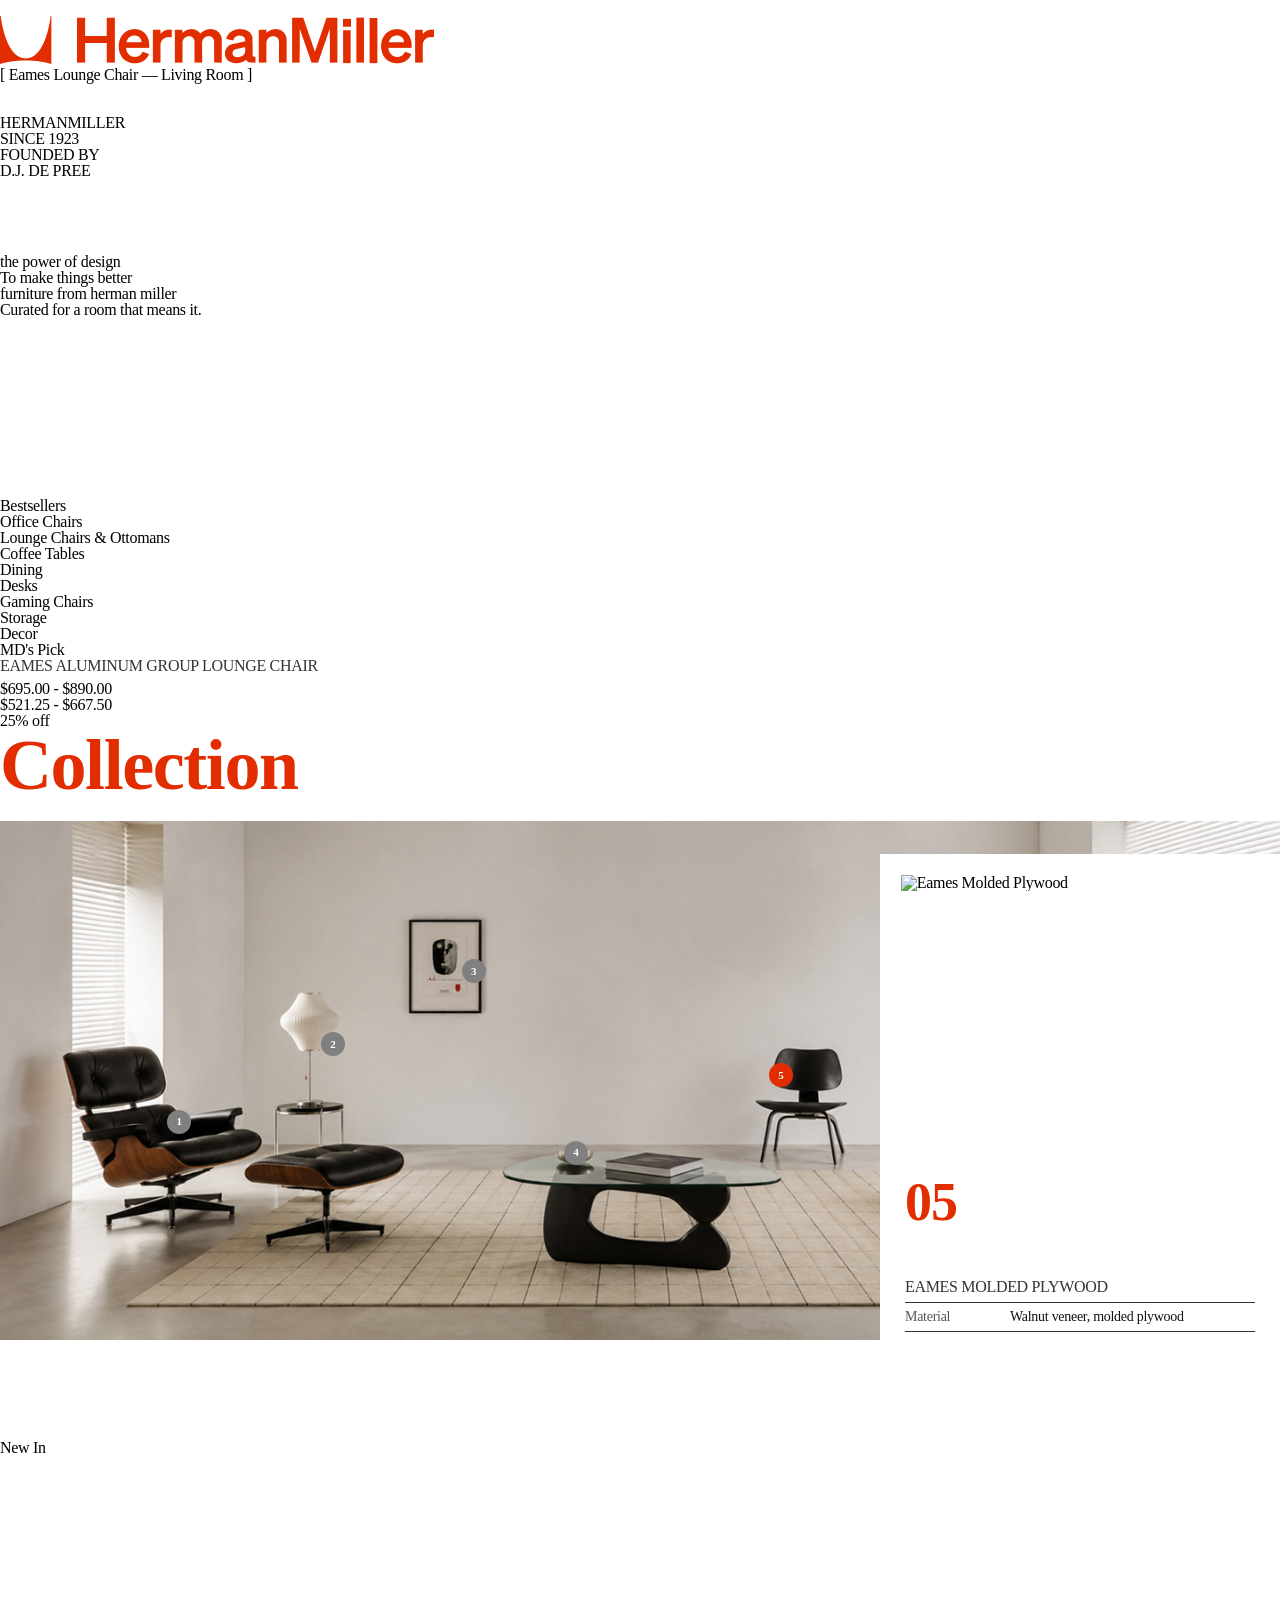
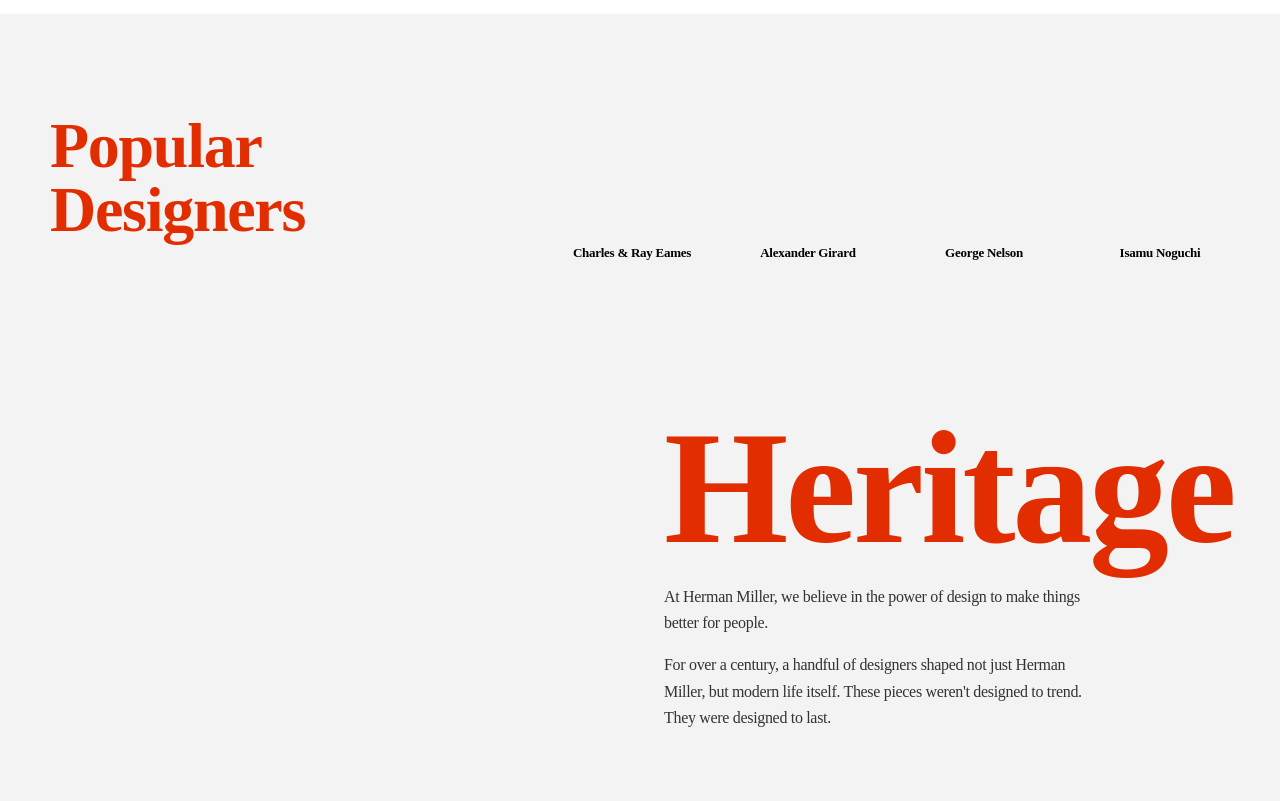
==== hermanmiller/index.html @ 48f73e85 "miller" ====
<!DOCTYPE html>
<html lang="en">
<head>
    <meta charset="UTF-8">
    <meta name="viewport" content="width=device-width, initial-scale=1.0">
    <title>Herman Miller Store</title>
    <link rel="stylesheet" href="./styles/reset.css">
    <link rel="stylesheet" href="./styles/index.css">
    <link rel="shortcut icon" href="./images/symbol_red.png" type="image/x-icon">
</head>
<body>
    <!-- ============ HEADER ============ -->
<header class="topbar">
    <div class="left">
        <button class="icon-btn" aria-label="Menu"><svg viewBox="0 0 24 24" stroke-linecap="round"><line x1="3" y1="6" x2="21" y2="6"/><line x1="3" y1="12" x2="21" y2="12"/><line x1="3" y1="18" x2="21" y2="18"/></svg></button>
        <button class="icon-btn" aria-label="Search"><svg viewBox="0 0 24 24"><circle cx="11" cy="11" r="7"/><line x1="21" y1="21" x2="16.65" y2="16.65"/></svg></button>
    </div>
    <a href="./index.html" class="logo"><img src="./images/logo.png" alt="logo"></a>
    <div class="right">
        <a href="./images/acount.png" class="nav-icon" aria-label="Account"></a>
        <a href="./images/wish.png" class="nav-icon" aria-label="Wishlist"></a>
        <a href="./images/cart.png" class="nav-icon" aria-label="Cart"></a>
    </div>
</header>
<!-- ============ HERO ============ -->
<section class="hero" style="padding:0;">
    <div class="hero-mask">
        <div class="hero-mask-inner" id="heroMaskInner">
            <div class="ph" data-slide="0">[ Eames Lounge Chair — Living Room ]</div>
            <div class="ph" data-slide="1" style="opacity:0">[ Noguchi Table — Detail ]</div>
            <div class="ph" data-slide="2" style="opacity:0">[ Nelson Bubble Lamp — Interior ]</div>
        </div>
    </div>
    
    <div class="hero-right">
        <div class="hero-meta">
            <div>HERMANMILLER<br>SINCE 1923</div>
            <div>FOUNDED BY<br>D.J. DE PREE</div>
            <p><img src="./images/symbol_white.png" alt="symbol"></p>
        </div>
        <div class="hero-copy">
            <div>the power of design<br>To make things better</div>
            <div>furniture from herman miller<br>Curated for a room that means it.</div>
        </div>
        <div class="hero-logo"><img src="./images/logo_hero.png" alt=""></div>
    </div>
    <div class="hero-slider" id="heroSlider">
        <div class="hero-slider-track">
            <div class="hero-slider-fill" id="heroSliderFill" style="height:0%"></div>
            <div class="hero-slider-handle" id="heroSliderHandle" style="bottom:0%"></div>
        </div>
    </div>
</section>

<!-- ============ BESTSELLERS ============ -->
<section class="wraps">
    <h2 class="title">Bestsellers</h2>
    <div class="best-grid">
        <ul class="tab-list" id="tabList">
            <span class="tab-dot" id="tabDot"></span>
            <li data-tab="office">Office Chairs</li>
            <li data-tab="lounge">Lounge Chairs &amp; Ottomans</li>
            <li data-tab="coffee" class="active">Coffee Tables</li>
            <li data-tab="dining">Dining</li>
            <li data-tab="desks">Desks</li>
            <li data-tab="gaming">Gaming Chairs</li>
            <li data-tab="storage">Storage</li>
            <li data-tab="decor">Decor</li>
        </ul>
        <div class="product-grid" id="bestsellerGrid"></div>
    </div>
</section>

<!-- ============ MD'S PICK ============ -->
<section class="wrap">
    <h2 class="title">MD's Pick</h2>
    <div class="mdpick-grid">
        <div class="mdpick-feature">
            <div class="product-thumb"></div>
            <div class="product-name">Eames Aluminum Group Lounge Chair</div>
            <div class="product-price-bf">$695.00 - $890.00</div>
            <div class="product-price-af">$521.25 - $667.50</div>
            <div class="sale_badge">25% off</div>
        </div>
        <div class="mdpick-list" id="mdPickList"></div>
    </div>
</section>
<!-- ============ COLLECTION ============ -->
<section class="collection-section">
    <h2 class="section-title">Collection</h2>
    <div class="collection-container">
        <!-- 메인 인테리어 이미지 및 핫스팟 영역 -->
        <div class="main-image-wrap">
            <button type="button" class="hotspot" data-id="1" style="top: 58%; left: 14%;">1</button>
            <button type="button" class="hotspot" data-id="2" style="top: 43%; left: 26%;">2</button>
            <button type="button" class="hotspot" data-id="3" style="top: 29%; left: 37%;">3</button>
            <button type="button" class="hotspot" data-id="4" style="top: 64%; left: 45%;">4</button>
            <button type="button" class="hotspot active" data-id="5" style="top: 49%; left: 61%;">5</button>
        </div>

        <!-- 우측 상세 정보 카드 -->
        <div class="product-card">
            <!-- [상단 영역] 사진 + 양옆 화살표 + 좌측하단 큰 번호 -->
            <div class="card-top">
                <button type="button" class="nav-btn prev-btn" aria-label="이전"><img src="" alt=""></button>
                <p class="card-image">
                    <img src="product-5.jpg" alt="Eames Molded Plywood">
                </p>
                <button type="button" class="nav-btn next-btn" aria-label="다음"><img src="" alt=""></button>
                
                <!-- 이미지 좌측 하단에 들어가는 포인트 번호 -->
                <span id="card-num" class="product-num">05</span>
            </div>
            <!-- [하단 영역] 제품명 + 표 -->
            <div class="card-bottom">
                <h3 id="card-name" class="product-name">EAMES MOLDED PLYWOOD</h3>
                <table class="product-spec">
                    <tr>
                        <th>Material</th>
                        <td id="card-material">Walnut veneer, molded plywood</td>
                    </tr>
                    <tr>
                        <th>Year</th>
                        <td id="card-year">1946</td>
                    </tr>
                    <tr>
                        <th>Designer</th>
                        <td id="card-designer">Charles & Ray Eames</td>
                    </tr>
                    <tr>
                        <th>Price</th>
                        <td id="card-price">
                        <span class="sale-price">$1,895</span>
                        </td>
                    </tr>
                </table>
            </div>
        </div>
    </div>
</section>
<!-- ============ NEW IN ============ -->
<section class="wrap newin-wrap">
    <h2 class="sec-title">New In</h2>
    <div class="newin-row-wrap">
        <div class="newin-row" id="newInRow"></div>
    </div>
    <div class="newin-nav">
        <button class="newin-arrow" id="newInPrev" aria-label="Previous"><img src="" alt=""></button>
        <button class="newin-arrow" id="newInNext" aria-label="Next"><img src="" alt=""></button>
    </div>
</section>
<!-- ============ CATEGORY ============ -->
<!-- ============ POPULAR DESIGNERS ============ -->
<section>
    <div class="wrap designers-wrap">
        <h2 class="sec-title" style="margin-bottom:0;">Popular<br>Designers</h2>
        <div class="designers-list">
            <div class="designer">
                <div class="designer-photo"><div class="designer-overlay">Explore</div></div>
                <div class="designer-name">Charles &amp; Ray Eames</div>
            </div>
            <div class="designer">
                <div class="designer-photo"><div class="designer-overlay">Explore</div></div>
                <div class="designer-name">Alexander Girard</div>
            </div>
            <div class="designer">
                <div class="designer-photo"><div class="designer-overlay">Explore</div></div>
                <div class="designer-name">George Nelson</div>
            </div>
            <div class="designer">
                <div class="designer-photo"><div class="designer-overlay">Explore</div></div>
                <div class="designer-name">Isamu Noguchi</div>
            </div>
        </div>
    </div>
</section>
<!-- ============ HERITAGE ============ -->
<section class="wrap">
    <div class="heritage-grid">
        <div class="heritage-photo"><img src="" alt=""></div>
        <div class="heritage-copy">
            <h2 class="sec-title" style="margin-bottom:0;">Heritage</h2>
            <p>At Herman Miller, we believe in the power of design to make things better for people.</p>
            <p>For over a century, a handful of designers shaped not just Herman Miller, but modern life itself. These pieces weren't designed to trend. They were designed to last.</p>
        </div>
    </div>
</section>
</body>
</html>
---- hermanmiller/styles/index.css ----
:root {
    --point: #E22D00; /* 시안 특유의 오렌지-레드 포인트 컬러 */
    --dark:#333333;
    --gray:#808080;
    --product-bg:#F9F9F9;
    --heritage-bg:#F3F3F3;

    --inactive-gray: #6C7A89;
    --border-line: #E0E0E0;

    --title-l:10rem;
    --title-m:6rem;
    --title-s:4rem;

    --padding-lr:3.125rem;
}

.collection-section {
    width: 100%;
    margin: 0 auto;
}

.section-title {
    font-size: 72px;
    font-weight: 800;
    color: var(--point);
    margin-bottom: 20px;
}

/* .collection-container {
    position: relative;
    width: 100%; max-width: 1920px; height: auto;
    display: flex;
    gap: 20px;
    padding: 3.125rem;
    background-image: url(../images/collection-bg.jpg);
    background-size: cover; left: 0; top: 0;
    background-repeat: no-repeat;
} */

/* .main-image-wrap {
    aspect-ratio: 1920 / 778;
    position: relative;
    flex: 1;
} */

.collection-container{
    position:relative;
    width:100%;
    aspect-ratio:1920 / 778;   /* 비율 고정은 여기서 */
    margin:0 auto;
    background-image:url('../images/collection-bg.jpg');
    background-size:cover;
    background-position:center;
    overflow:hidden;
}

.hotspot {
    position: absolute;
    width: 24px;
    height: 24px;
    border-radius: 50%;
    background-color: var(--gray);
    color: #fff;
    border: none;
    font-size: 11px;
    font-weight: bold;
    cursor: pointer;
    transform: translate(-50%, -50%);
    transition: all 0.2s ease;
    display: flex;
    align-items: center;
    justify-content: center;
}

/* 클릭 상태 포인트컬러로 변경 */
.hotspot.active {
    background-color: var(--point);
    z-index: 2;
}

/* 2. 우측 카드 (너비 480px, 높이 678px 고정) */
/* .product-card {
    width: 25%;
    height: 100%;
    background: #ffffff;
    display: flex;
    flex-direction: column;
    box-sizing: border-box;
    overflow: hidden;
} */
.product-card{
    position:absolute;
    top:6.43%;          /* 50 / 778, 상단만 고정 */
    right:0;
    width:25%;          /* 480 / 1920 */
    background:#fff;
    z-index:4;
}


/* [상단 영역] 흰색 배경 80% + backdrop blur 12px */
.card-top {
    position:relative;
    width:100%;
    aspect-ratio:1/1;
    padding:5.208%;
    display:flex;
    align-items:center;
    justify-content:center;
}

.card-image {
    width:100%; height:100%;
    object-fit:contain;
}

/* 양옆 화살표 */
.nav-btn {
    position:absolute;
    top:50%;
    transform:translateY(-50%);
    width:32px; height:32px;
    display:flex; align-items:center; justify-content:center;
    background:none; border:none; cursor:pointer;
}

.prev-btn { left:5.208%; }
.next-btn { right:5.208%; }

/* 상단 영역 좌측 하단 큰 포인트 번호 */
.product-num {
    position: absolute;
    left: 1.563rem;
    bottom: 1.563rem;
    font-size: 4rem;
    font-weight: 600;
    color: var(--point);
}

/* [하단 영역] 연한 그레이 80% + backdrop blur 12px */
.card-bottom {
    flex: 0.75;
    background: rgba(255, 255, 255, 0.8);
    backdrop-filter: blur(12px);
    -webkit-backdrop-filter: blur(12px);
    padding: 1.563rem;
    box-sizing: border-box;
    display: flex;
    flex-direction: column;
    justify-content: center;
}

.product-name {
    font-weight: 500;
    margin-bottom: 0.438rem;
    text-transform: uppercase;
    color: var(--dark);
}

/* 스펙 표 */
.product-spec {
    width: 100%;
    border-collapse: collapse;
    font-size: 0.875rem;
}

.product-spec th,
.product-spec td {
    padding: 0.438rem 0;
    border-bottom: 1px solid var(--dark);
    text-align: left;
}

.product-spec tr:first-child th,
.product-spec tr:first-child td {
    border-top: 1px solid var(--dark);
}

.product-spec th {
    color: #555;
    font-weight: normal;
    width: 30%;
}

.product-spec td {
    color: #111;
}

.sale-price {
}

/* 맥북 비례 축소 */
@media screen and (max-width: 1440px) {
    .collection-container {
        padding: 35px;
    }
    .product-card {
        width: 400px;
        height: 565px;
    }
    .product-num {
        font-size: 54px;
    }
}

/* ---------- NEW IN ---------- */
.newin-wrap {padding: 6.25rem 0;}
.newin-row-wrap{ position:relative; }
.newin-row{
    display:flex; gap:24px;
    overflow:hidden;
}
.newin-row .product-card{ flex:0 0 calc(25% - 18px); }
@media (max-width:900px){
    .newin-row .product-card{ flex:0 0 calc(50% - 12px); }
}
.newin-arrow{
    width:38px; height:38px; border-radius:50%;
    border:1px solid var(--line);
    display:flex; align-items:center; justify-content:center;
    transition:background .15s ease, border-color .15s ease;
}
.newin-arrow svg{ width:14px; height:14px; stroke:var(--stone); fill:none; stroke-width:2; transition:stroke .15s ease; }
.newin-arrow.pulse{ background:var(--signal); border-color:var(--signal); }
.newin-arrow.pulse svg{ stroke:#fff; }
.newin-nav{ display:flex; gap:10px; justify-content:flex-end; margin-top:20px; }

/* ---------- DESIGNERS ---------- */
.designers-wrap{
    display:flex; align-items:flex-start; justify-content:space-between; gap:32px; flex-wrap:wrap;
    background-color: var(--heritage-bg);
    padding: 6.25rem var(--padding-lr) 5rem;
}
.designers-wrap h2 {font-size: var(--title-s); color: var(--point); font-weight: 600;}
.designers-list{ display:flex; gap:36px; flex-wrap:wrap; }
.designer{ text-align:center; width:140px; }
.designer-photo{
    position:relative;
    width:120px; height:120px; border-radius:50%;
    overflow:hidden; margin:0 auto 12px;
}
.designer-photo .ph{}
.designer-overlay{
    position:absolute; inset:0;
    background:var(--point);
    display:flex; align-items:center; justify-content:center;
    opacity:0; transition:opacity .25s ease;
    color:#fff; font-size:1.125rem;
}
.designer:hover .designer-overlay{ opacity:0.92; }
.designer-name{ font-size:13px; font-weight:600; }

/* ---------- HERITAGE ---------- */
.heritage-grid{
    display:grid; grid-template-columns:1fr 1fr; gap:48px; align-items:center;
    background-color: var(--heritage-bg);
}
.heritage-photo{ aspect-ratio:4/3;}
.heritage-copy h2 {font-size: var(--title-l); color: var(--point); font-weight: 600;}
.heritage-copy p{ font-size:16px; line-height:1.65; color:var(--dark); max-width:440px; margin-top:16px; }
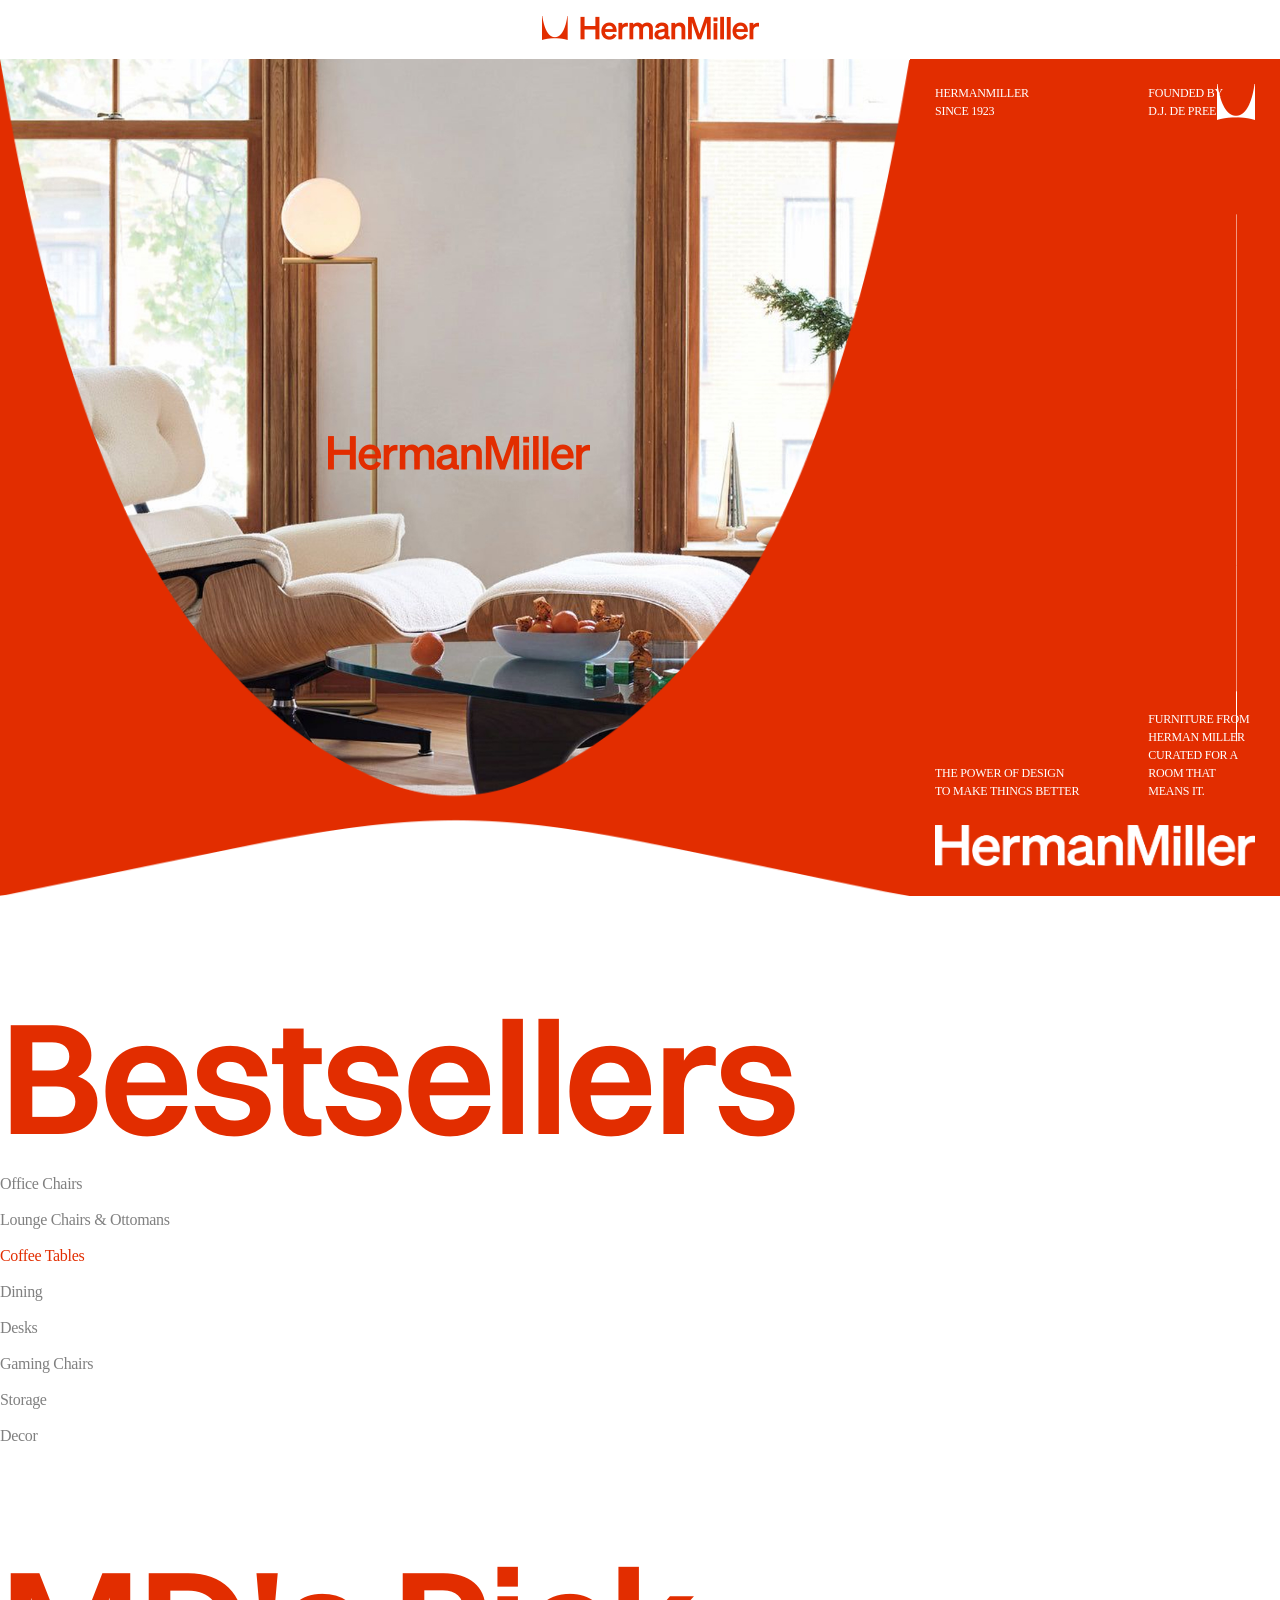
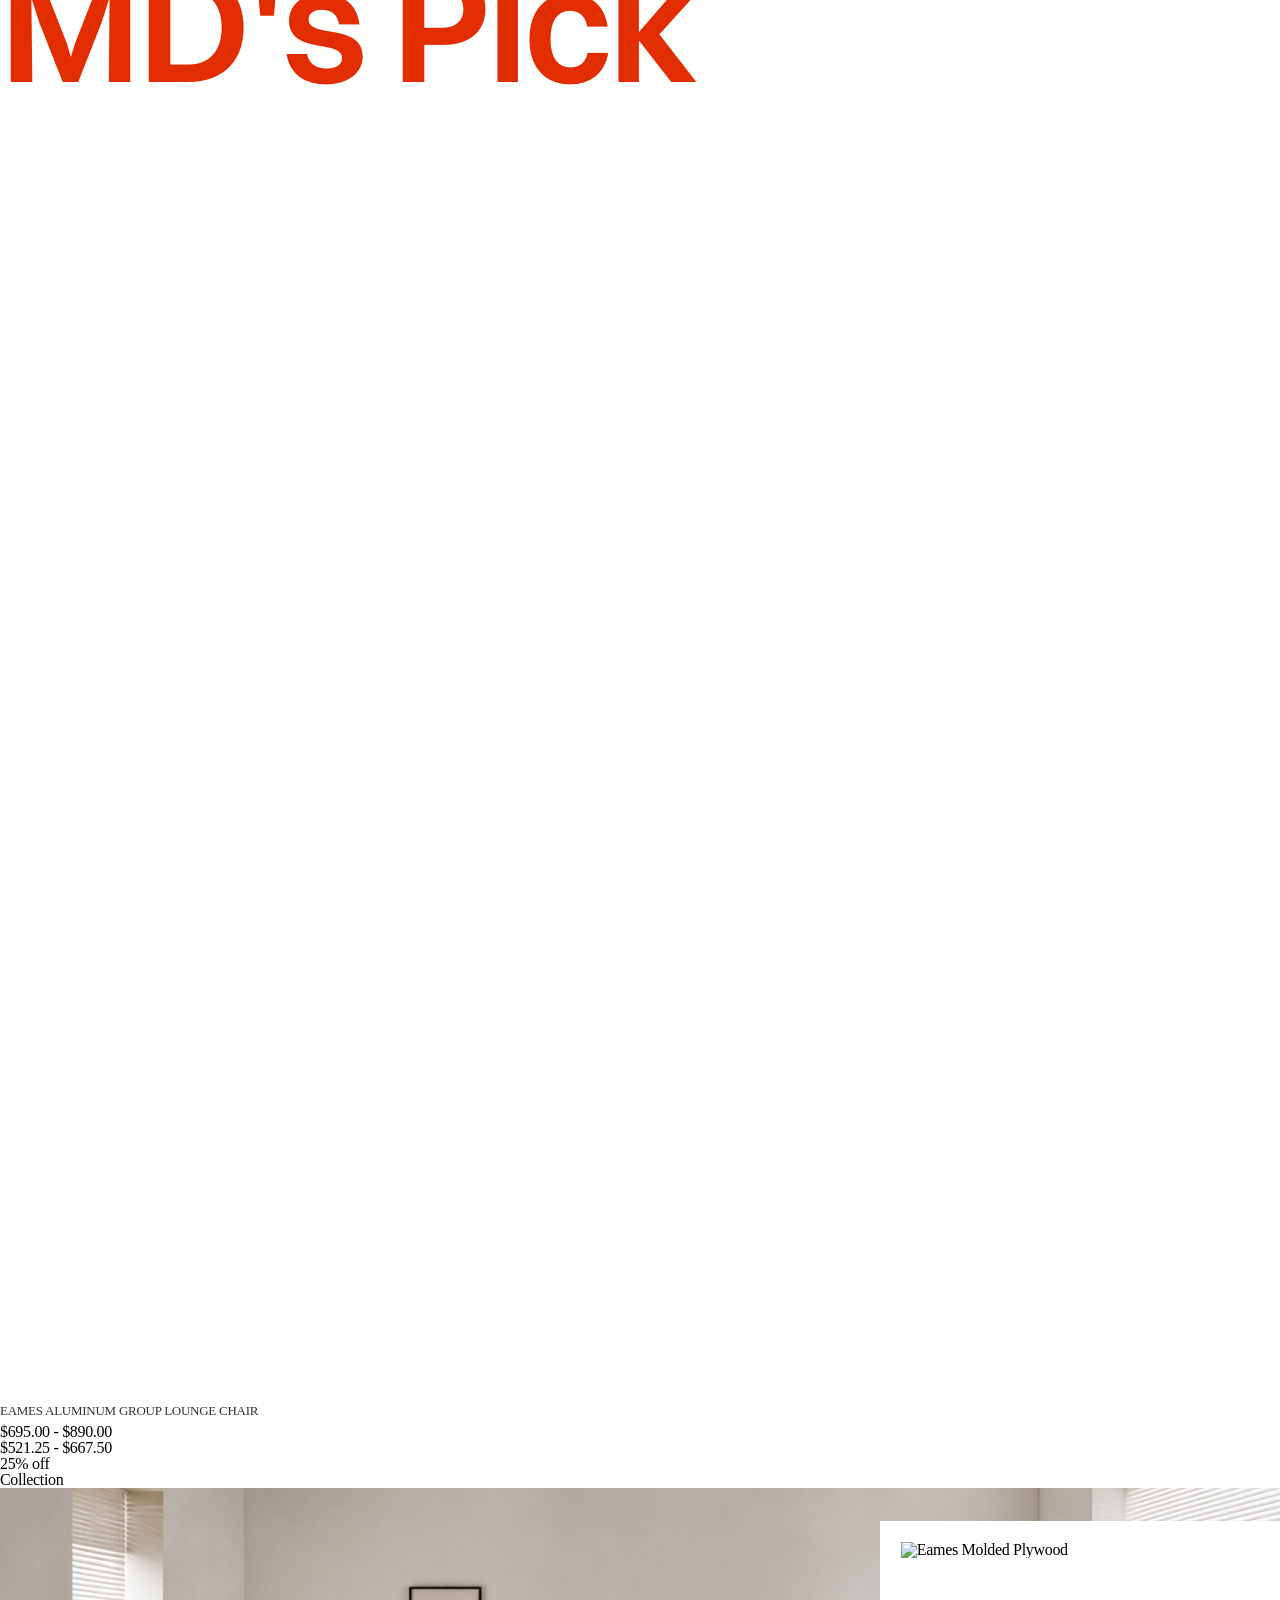
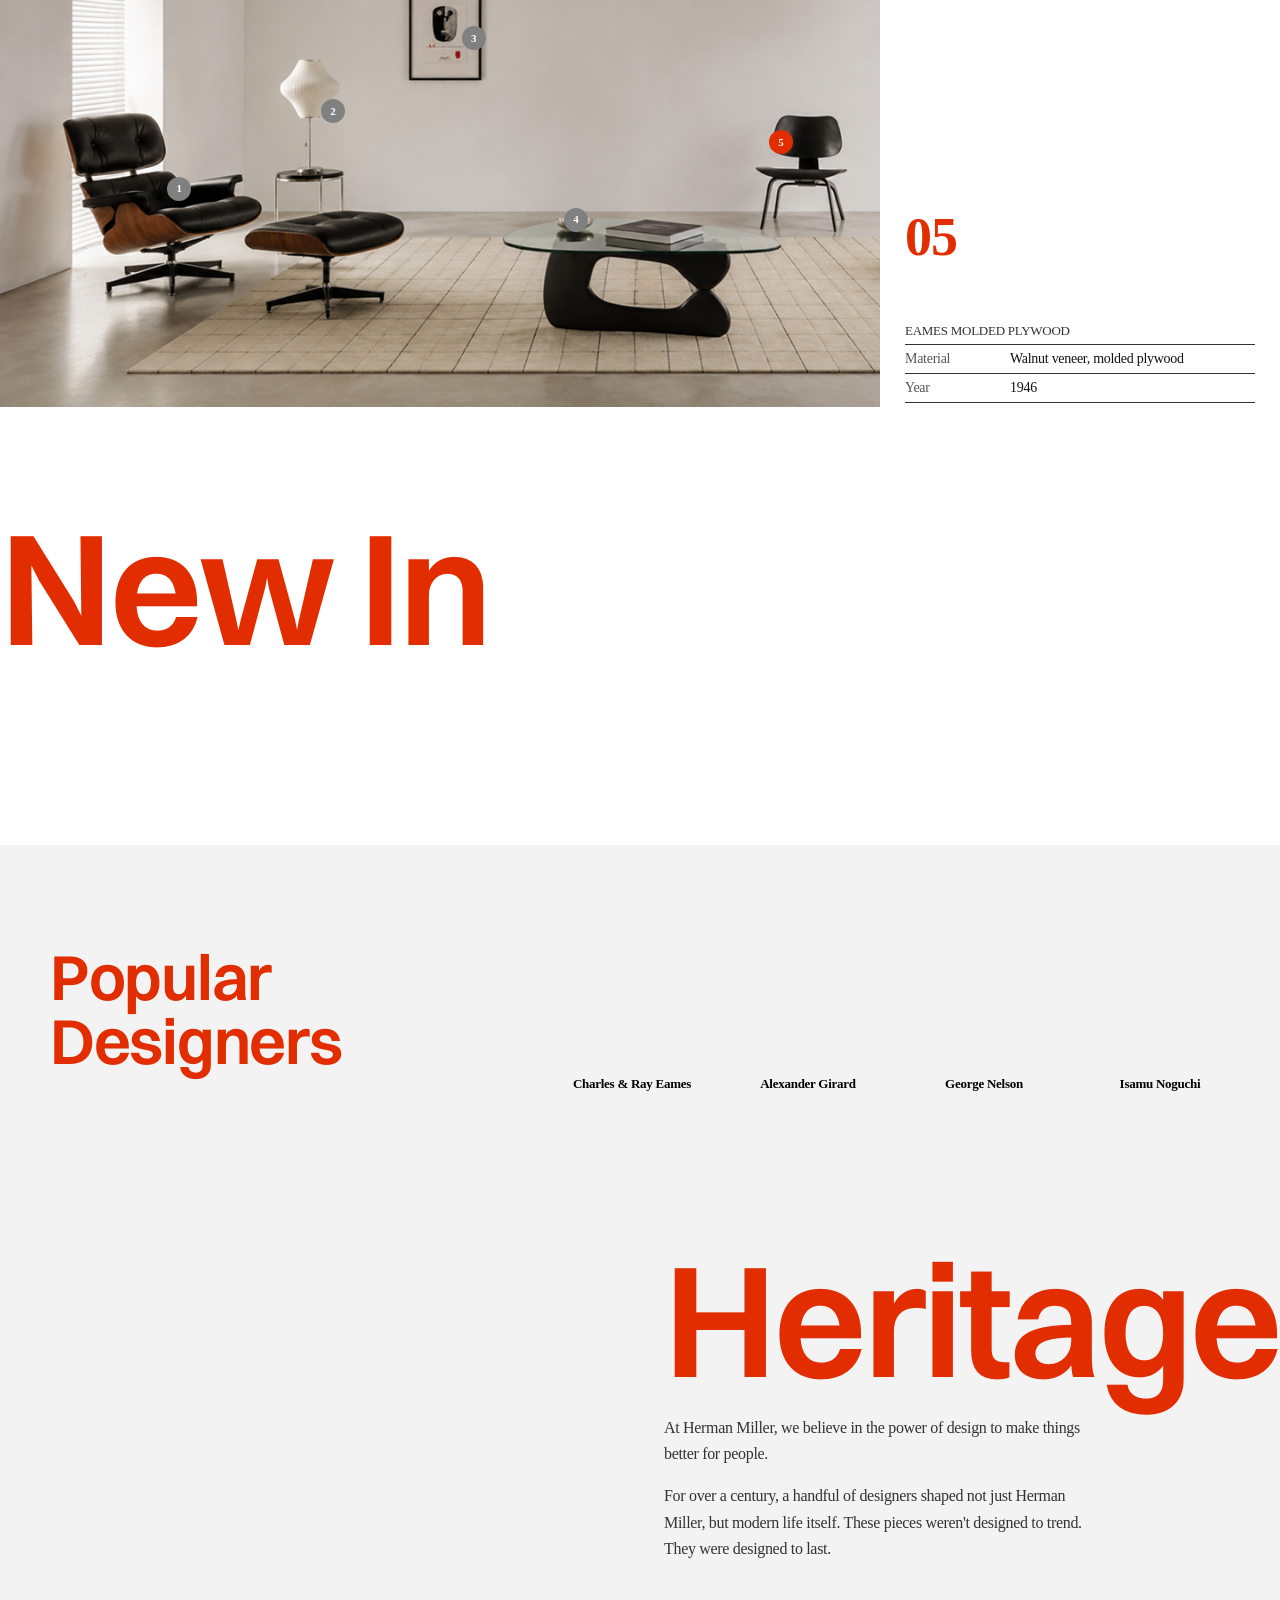
==== commit 17fa46b2: "herman" ====
--- a/hermanmiller/index.html
+++ b/hermanmiller/index.html
@@ -7,13 +7,27 @@
     <link rel="stylesheet" href="./styles/reset.css">
     <link rel="stylesheet" href="./styles/index.css">
     <link rel="shortcut icon" href="./images/symbol_red.png" type="image/x-icon">
+    <script src="./scripts/index.js" defer></script>
 </head>
 <body>
+    <style>
+        /* Chrome, Safari, Opera, Edge */
+html::-webkit-scrollbar,
+body::-webkit-scrollbar {
+    display: none;
+}
+
+/* Firefox 및 표준 */
+html, body {
+    -ms-overflow-style: none; /* IE, Edge */
+    scrollbar-width: none;    /* Firefox */
+}
+    </style>
     <!-- ============ HEADER ============ -->
 <header class="topbar">
     <div class="left">
-        <button class="icon-btn" aria-label="Menu"><svg viewBox="0 0 24 24" stroke-linecap="round"><line x1="3" y1="6" x2="21" y2="6"/><line x1="3" y1="12" x2="21" y2="12"/><line x1="3" y1="18" x2="21" y2="18"/></svg></button>
-        <button class="icon-btn" aria-label="Search"><svg viewBox="0 0 24 24"><circle cx="11" cy="11" r="7"/><line x1="21" y1="21" x2="16.65" y2="16.65"/></svg></button>
+        <button class="icon-btn" aria-label="Menu"><img src="" alt=""></button>
+        <button class="icon-btn" aria-label="Search"><img src="" alt=""></button>
     </div>
     <a href="./index.html" class="logo"><img src="./images/logo.png" alt="logo"></a>
     <div class="right">
@@ -23,37 +37,42 @@
     </div>
 </header>
 <!-- ============ HERO ============ -->
-<section class="hero" style="padding:0;">
-    <div class="hero-mask">
-        <div class="hero-mask-inner" id="heroMaskInner">
-            <div class="ph" data-slide="0">[ Eames Lounge Chair — Living Room ]</div>
-            <div class="ph" data-slide="1" style="opacity:0">[ Noguchi Table — Detail ]</div>
-            <div class="ph" data-slide="2" style="opacity:0">[ Nelson Bubble Lamp — Interior ]</div>
-        </div>
-    </div>
-    
+<section class="hero">
+    <!-- 좌측 -->
+    <div class="hero-symbol">
+        <div class="hero-slides" id="heroSlides">
+            <div class="hero-slide active" data-slide="0"></div>
+            <div class="hero-slide" data-slide="1"></div>
+            <div class="hero-slide" data-slide="2"></div>
+        </div>
+        <p class="hero-vector"><img src="./images/Vector_hero.png" alt=""></p>
+        <div class="hero-symbol-label"><img src="./images/logo_hero_red.png" alt="logo"></div>
+    </div>
+    <!-- 우측 -->
     <div class="hero-right">
-        <div class="hero-meta">
+        <div class="hero-top">
             <div>HERMANMILLER<br>SINCE 1923</div>
             <div>FOUNDED BY<br>D.J. DE PREE</div>
             <p><img src="./images/symbol_white.png" alt="symbol"></p>
         </div>
-        <div class="hero-copy">
-            <div>the power of design<br>To make things better</div>
-            <div>furniture from herman miller<br>Curated for a room that means it.</div>
-        </div>
-        <div class="hero-logo"><img src="./images/logo_hero.png" alt=""></div>
-    </div>
+        <div class="hero-btm-group">
+            <div class="hero-btm">
+                <div>the power of design<br>To make things better</div>
+                <div>furniture from herman miller<br>Curated for a room that means it.</div>
+            </div>
+            <div class="hero-logo"><img src="./images/logo_hero.png" alt=""></div>
+        </div>
+    </div>
+    <!-- 세로 슬라이더 -->
     <div class="hero-slider" id="heroSlider">
-        <div class="hero-slider-track">
-            <div class="hero-slider-fill" id="heroSliderFill" style="height:0%"></div>
-            <div class="hero-slider-handle" id="heroSliderHandle" style="bottom:0%"></div>
-        </div>
+        <div class="slidebar-seg"><div class="fill" data-seg="0"></div></div>
+        <div class="slidebar-seg"><div class="fill" data-seg="1"></div></div>
+        <div class="slidebar-seg"><div class="fill" data-seg="2"></div></div>
     </div>
 </section>
 
 <!-- ============ BESTSELLERS ============ -->
-<section class="wraps">
+<section class="bs-wraps">
     <h2 class="title">Bestsellers</h2>
     <div class="best-grid">
         <ul class="tab-list" id="tabList">
@@ -140,7 +159,7 @@
 </section>
 <!-- ============ NEW IN ============ -->
 <section class="wrap newin-wrap">
-    <h2 class="sec-title">New In</h2>
+    <h2 class="title">New In</h2>
     <div class="newin-row-wrap">
         <div class="newin-row" id="newInRow"></div>
     </div>
@@ -153,7 +172,7 @@
 <!-- ============ POPULAR DESIGNERS ============ -->
 <section>
     <div class="wrap designers-wrap">
-        <h2 class="sec-title" style="margin-bottom:0;">Popular<br>Designers</h2>
+        <h2 class="title" style="margin-bottom:0;">Popular<br>Designers</h2>
         <div class="designers-list">
             <div class="designer">
                 <div class="designer-photo"><div class="designer-overlay">Explore</div></div>
@@ -179,7 +198,7 @@
     <div class="heritage-grid">
         <div class="heritage-photo"><img src="" alt=""></div>
         <div class="heritage-copy">
-            <h2 class="sec-title" style="margin-bottom:0;">Heritage</h2>
+            <h2 class="title" style="margin-bottom:0;">Heritage</h2>
             <p>At Herman Miller, we believe in the power of design to make things better for people.</p>
             <p>For over a century, a handful of designers shaped not just Herman Miller, but modern life itself. These pieces weren't designed to trend. They were designed to last.</p>
         </div>
--- a/hermanmiller/styles/index.css
+++ b/hermanmiller/styles/index.css
@@ -13,36 +13,223 @@
     --title-s:4rem;
 
     --padding-lr:3.125rem;
-}
-
+    --padding-tb:9.375rem;
+}
+.title {
+    font-size: var(--title-l);
+    font-weight: 600;
+    font-family: 'Switzer';
+    color: var(--point);
+    margin-bottom: 20px;
+}
+/* ---------- header ---------- */
+.topbar{
+    display:flex; align-items:center; justify-content:space-between;
+    padding:1rem 3.125rem;
+}
+.topbar .icon-btn{ width:20px; height:20px; }
+.topbar .left, .topbar .right{ display:flex; gap:20px; align-items:center; }
+.topbar .logo{}
+.topbar .logo img{ width:13.563rem; height:100%;}
+
+/* ---------- HERO ---------- */
+.hero{
+    display: flex;
+    position:relative;
+    width:100%;
+    height:93vh;
+    margin:0 auto;
+    overflow:hidden;
+}
+
+/* 뒤에 깔리는 허먼밀러 배너 이미지 (전체 폭) */
+.hero-banner-bg{
+    position:absolute;
+    inset:0;
+    z-index:1;
+}
+
+/* 좌측: 심볼 모양 크롭 이미지 슬라이드 */
+.hero-symbol{
+    width:910px;
+    height:100%;
+    flex-shrink:0;
+    position:relative;
+    overflow:hidden;
+}
+
+/* z-index 1: 사진 슬라이드 (맨 뒤) */
+.hero-slides{
+    position:absolute; inset:0;
+    z-index:1;
+}
+.hero-slide{
+    position:absolute; inset:0;
+    opacity:0;
+    background-size:cover;
+    background-position:center;
+    transition:opacity 1s ease;
+}
+.hero-slide.active{ opacity:1; }
+.hero-slide[data-slide="0"]{ background-image:url('../images/bnr_1.jpg'); }
+.hero-slide[data-slide="1"]{ background-image:url('../images/bnr_2.jpg'); }
+.hero-slide[data-slide="2"]{
+    background-image:url('../images/bnr_3.jpg');
+    background-position: bottom;
+}
+
+/* z-index 2: 고정 벡터 PNG (레드+투명 구멍) */
+.hero-vector{
+    position:absolute; inset:0;
+    z-index:2;
+    pointer-events:none;
+}
+.hero-vector img {
+    width: 100%;
+    height: 100%;
+    display: block;
+}
+
+/* z-index 3: 구멍 안쪽 텍스트 라벨 */
+.hero-symbol .hero-symbol-label{
+    position:absolute;
+    width:262px; height: auto;
+    z-index:10;
+    top:45%;
+    left:36%;
+    color:var(--point);
+}
+.hero-symbol-label img {width: 100%;}
+/* 우측 배너 */
+.hero .hero-right{
+    flex:1; height: 100%; width: 100%;
+    z-index:10;
+    position:relative;
+    background-color:var(--point);
+    color:#fff;
+    padding:25px;
+    display:flex;
+    flex-direction:column;
+    justify-content:space-between;
+}
+.hero-right * {
+    font-weight: 500;
+    font-size: 0.75rem;
+    line-height: 1.5;
+    color: #fff;
+    text-transform: uppercase;
+}
+.hero-top {
+    display: grid;
+    /* 1열(좌측문구), 2열(중앙문구)은 1:1 동일비율로 고정, 3열(심볼)은 최소너비 */
+    grid-template-columns: 1fr 0.5fr; 
+    /* gap: 20px; */
+    width: 100%;
+    align-items: flex-start;
+    position: relative;
+}
+.hero-top p {
+    position: absolute;
+    top: 0;
+    right: 0;
+    margin: 0;
+}
+.hero-top p img {
+    display: block;
+    width:38px; height: auto;
+}
+.hero-btm {
+    display: grid;
+    /* 상단과 똑같이 1열, 2열을 1:1 동일비율(1fr 1fr)로 맞춰 수직 정렬 칼같이 유지 */
+    grid-template-columns: 1fr 0.5fr; 
+    /* gap: 20px; */
+    width: 100%;
+    align-items: flex-end;
+    margin-bottom: 25px;
+}
+.hero-logo {width: 100%; height: auto;}
+.hero-logo img {width: 100%;}
+
+/* 4. 세로 슬라이더 (우측 벽면에 absolute로 배치) */
+.hero-slider{
+    position:absolute;
+    right:43px;
+    height: 63%;
+    top:50%;
+    transform: translateY(-50%);
+    width:1.5px;
+    z-index:100;
+    display:flex;
+    flex-direction:column-reverse;
+}
+.slidebar-seg{
+    position:relative;
+    flex:1;
+    background:rgba(255,255,255,0.5);
+    overflow:hidden;
+}
+.slidebar-seg .fill{
+    position:absolute;
+    left:0; bottom:0;
+    width:100%; height:0%;
+    background:#fff;
+}
+
+
+/* ---------- BESTSELLERS ---------- */
+.bs-wraps{padding: 6.25rem 0;}
+.bestsellers-grid{
+    display:grid;
+    grid-template-columns:200px 1fr;
+    gap:48px;
+}
+.tab-list{ position:relative; display:flex; flex-direction:column; gap:20px; }
+.tab-list li{
+    color:var(--gray);
+    cursor:pointer;
+    position:relative;
+    transition:color ease;
+}
+.tab-list li:hover{ color:var(--point); }
+.tab-list li.active{ color:var(--point); font-weight:500; }
+.tab-dot{
+    position:absolute; left:0; width:6px; height:6px; border-radius:50%;
+    background:var(--signal);
+    transition:top .3s cubic-bezier(.4,0,.2,1);
+}
+.product-grid{
+    display:grid;
+    grid-template-columns:repeat(4,1fr);
+    gap:24px;
+}
+.product-card{ display:flex; flex-direction:column; gap:10px; }
+.product-thumb{ aspect-ratio:1/1; position:relative; }
+.product-thumb .heart{
+    position:absolute; top:10px; right:10px;
+    width:16px; height:16px; z-index:2;
+}
+.product-thumb .heart svg{ width:100%; height:100%; stroke:var(--ink); fill:none; stroke-width:1.6; }
+.product-name{ font-size:13px; font-weight:600; }
+.product-price{ font-size:12px; color:var(--stone); }
+.product-tag{
+    display:inline-block;
+    font-family:'IBM Plex Mono',monospace;
+    font-size:10px;
+    letter-spacing:0.06em;
+    color:var(--signal);
+}
+@media (max-width:900px){
+    .bestsellers-grid{ grid-template-columns:1fr; }
+    .product-grid{ grid-template-columns:repeat(2,1fr); }
+}
+
+/* ---------- COLLECTION ---------- */
 .collection-section {
     width: 100%;
     margin: 0 auto;
 }
 
-.section-title {
-    font-size: 72px;
-    font-weight: 800;
-    color: var(--point);
-    margin-bottom: 20px;
-}
-
-/* .collection-container {
-    position: relative;
-    width: 100%; max-width: 1920px; height: auto;
-    display: flex;
-    gap: 20px;
-    padding: 3.125rem;
-    background-image: url(../images/collection-bg.jpg);
-    background-size: cover; left: 0; top: 0;
-    background-repeat: no-repeat;
-} */
-
-/* .main-image-wrap {
-    aspect-ratio: 1920 / 778;
-    position: relative;
-    flex: 1;
-} */
+
 
 .collection-container{
     position:relative;
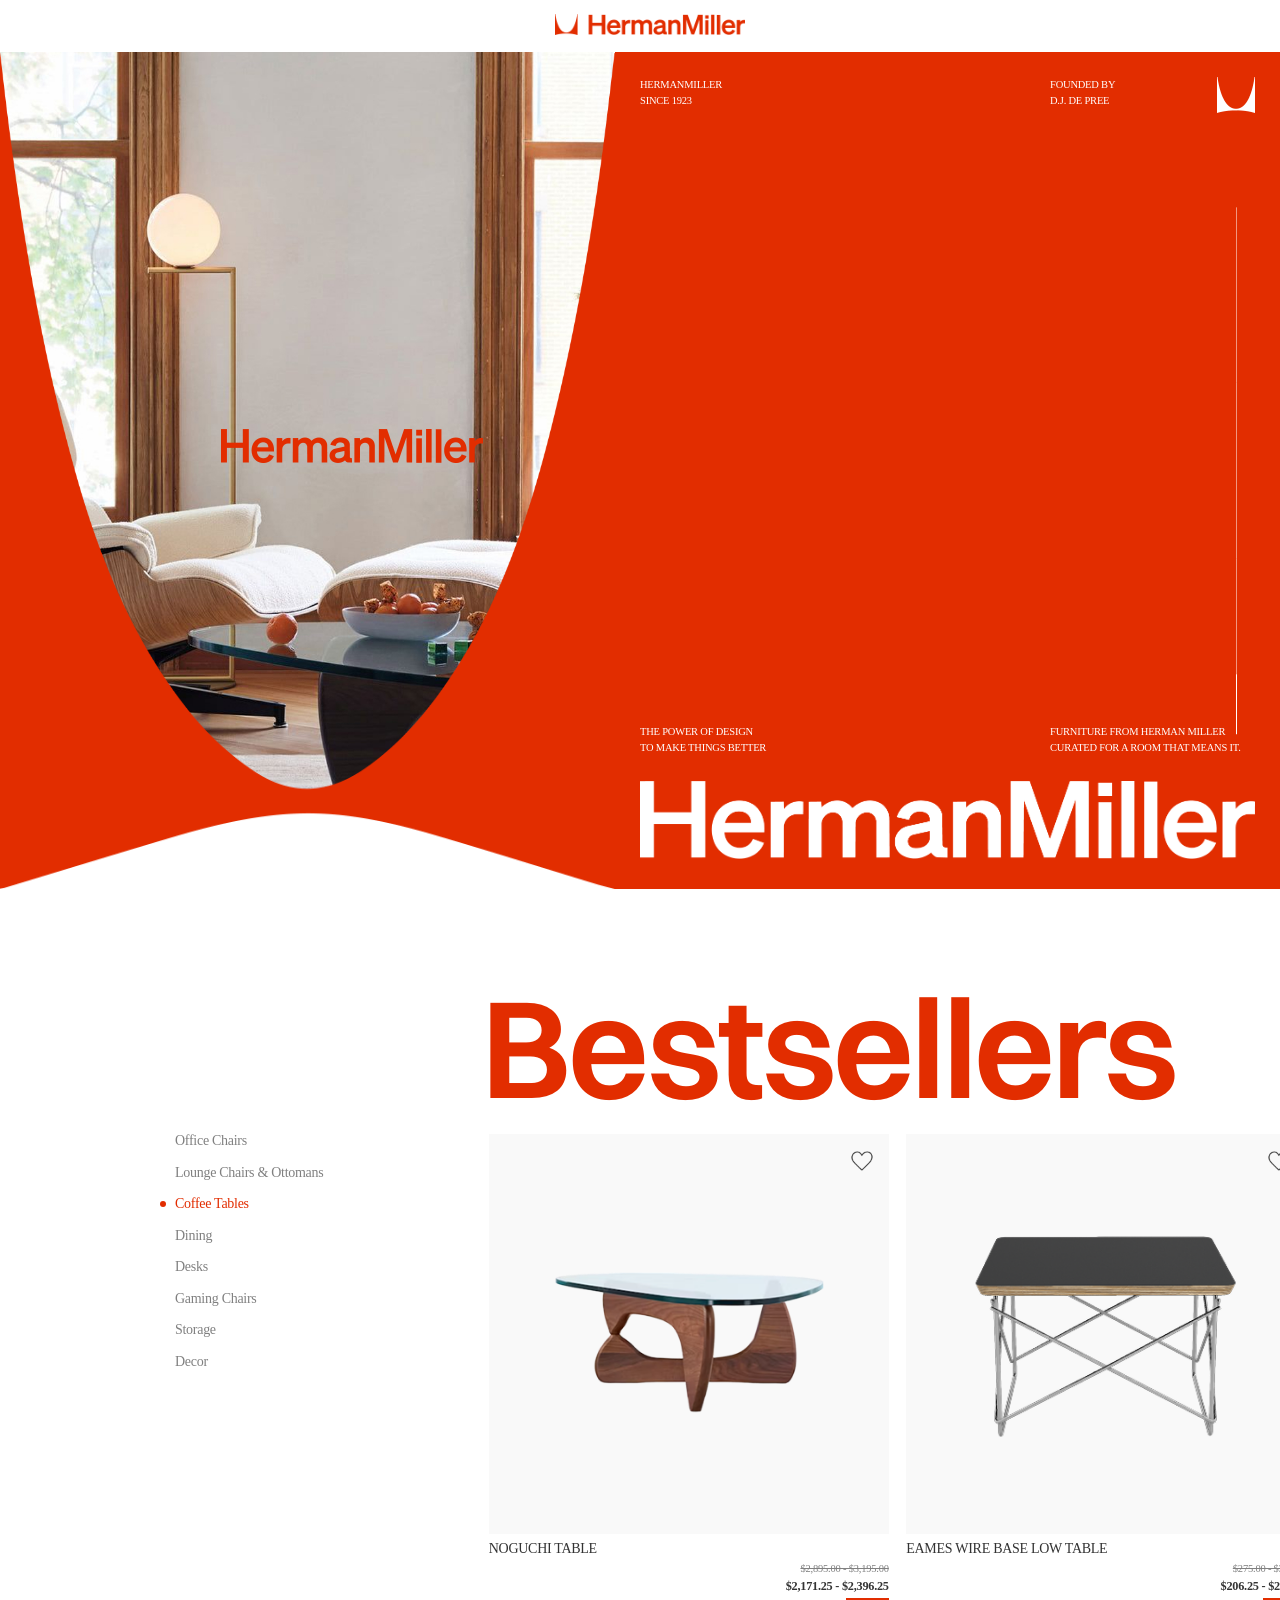
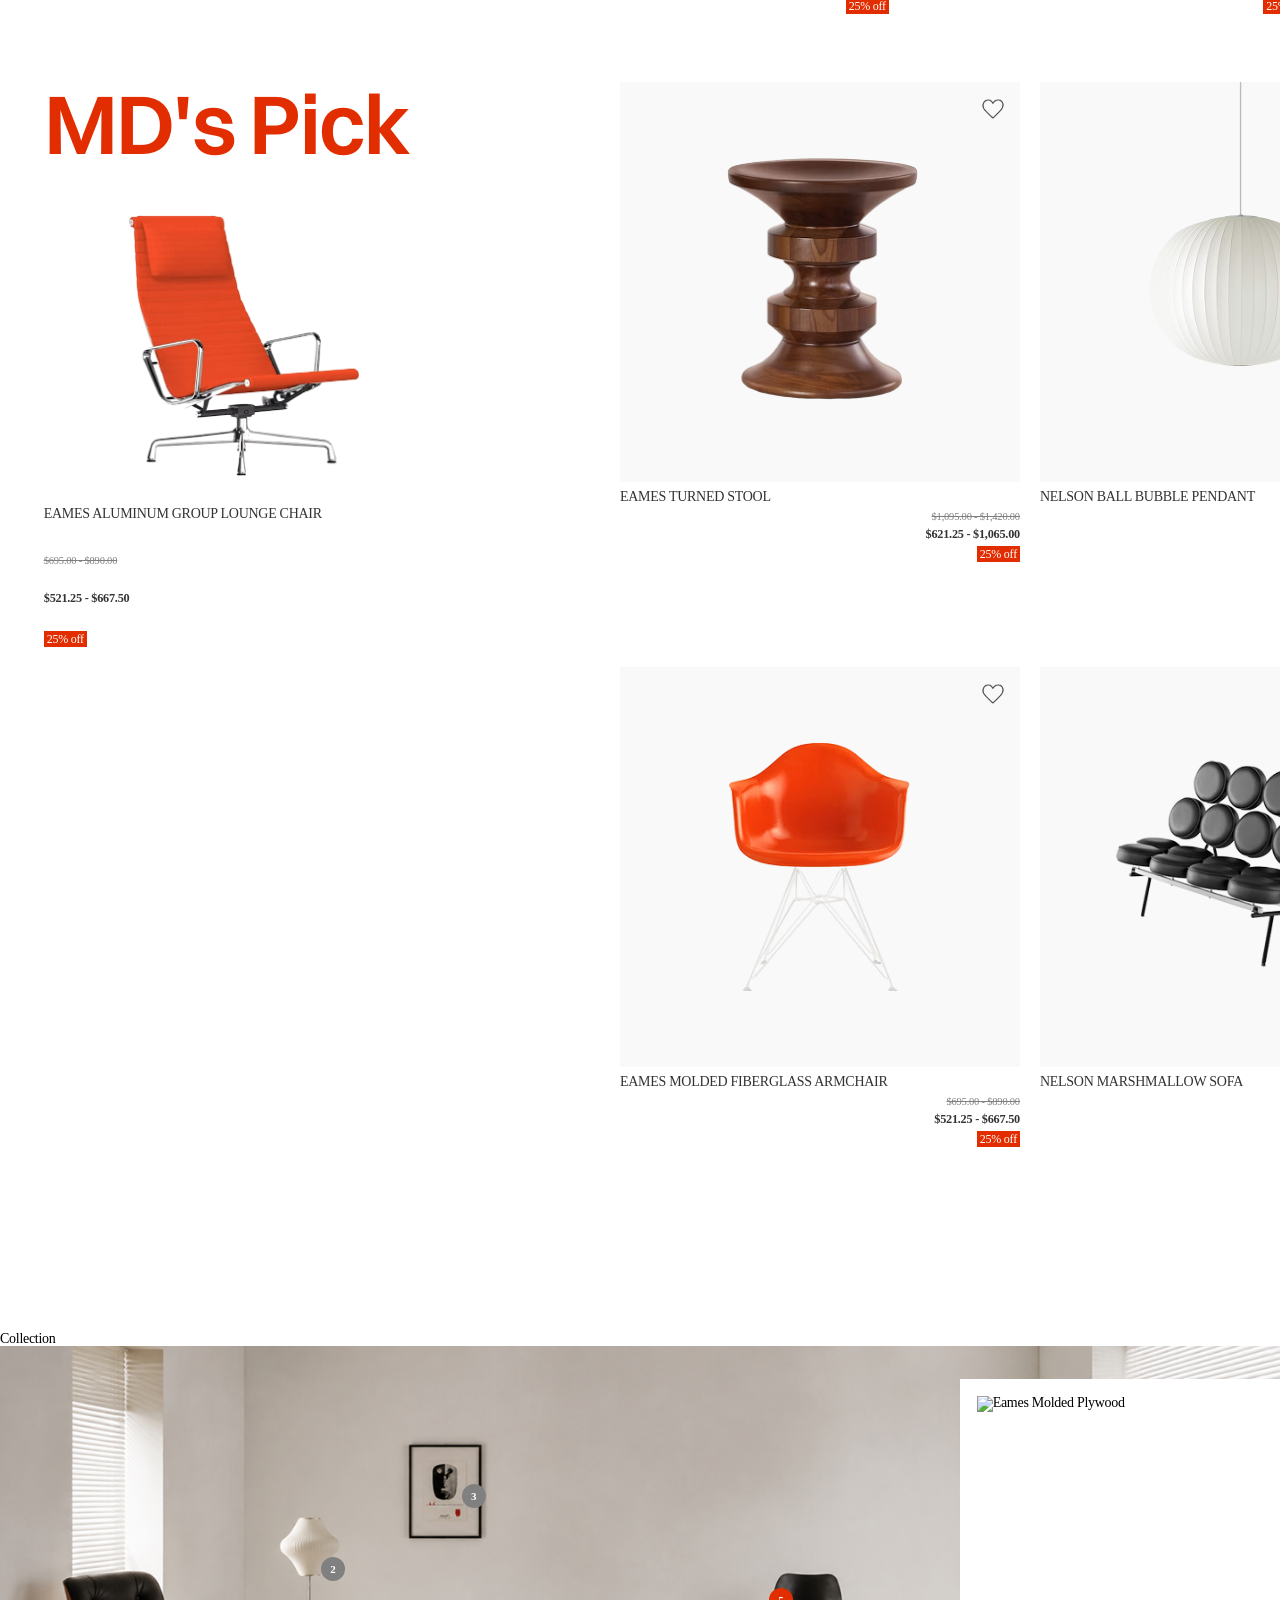
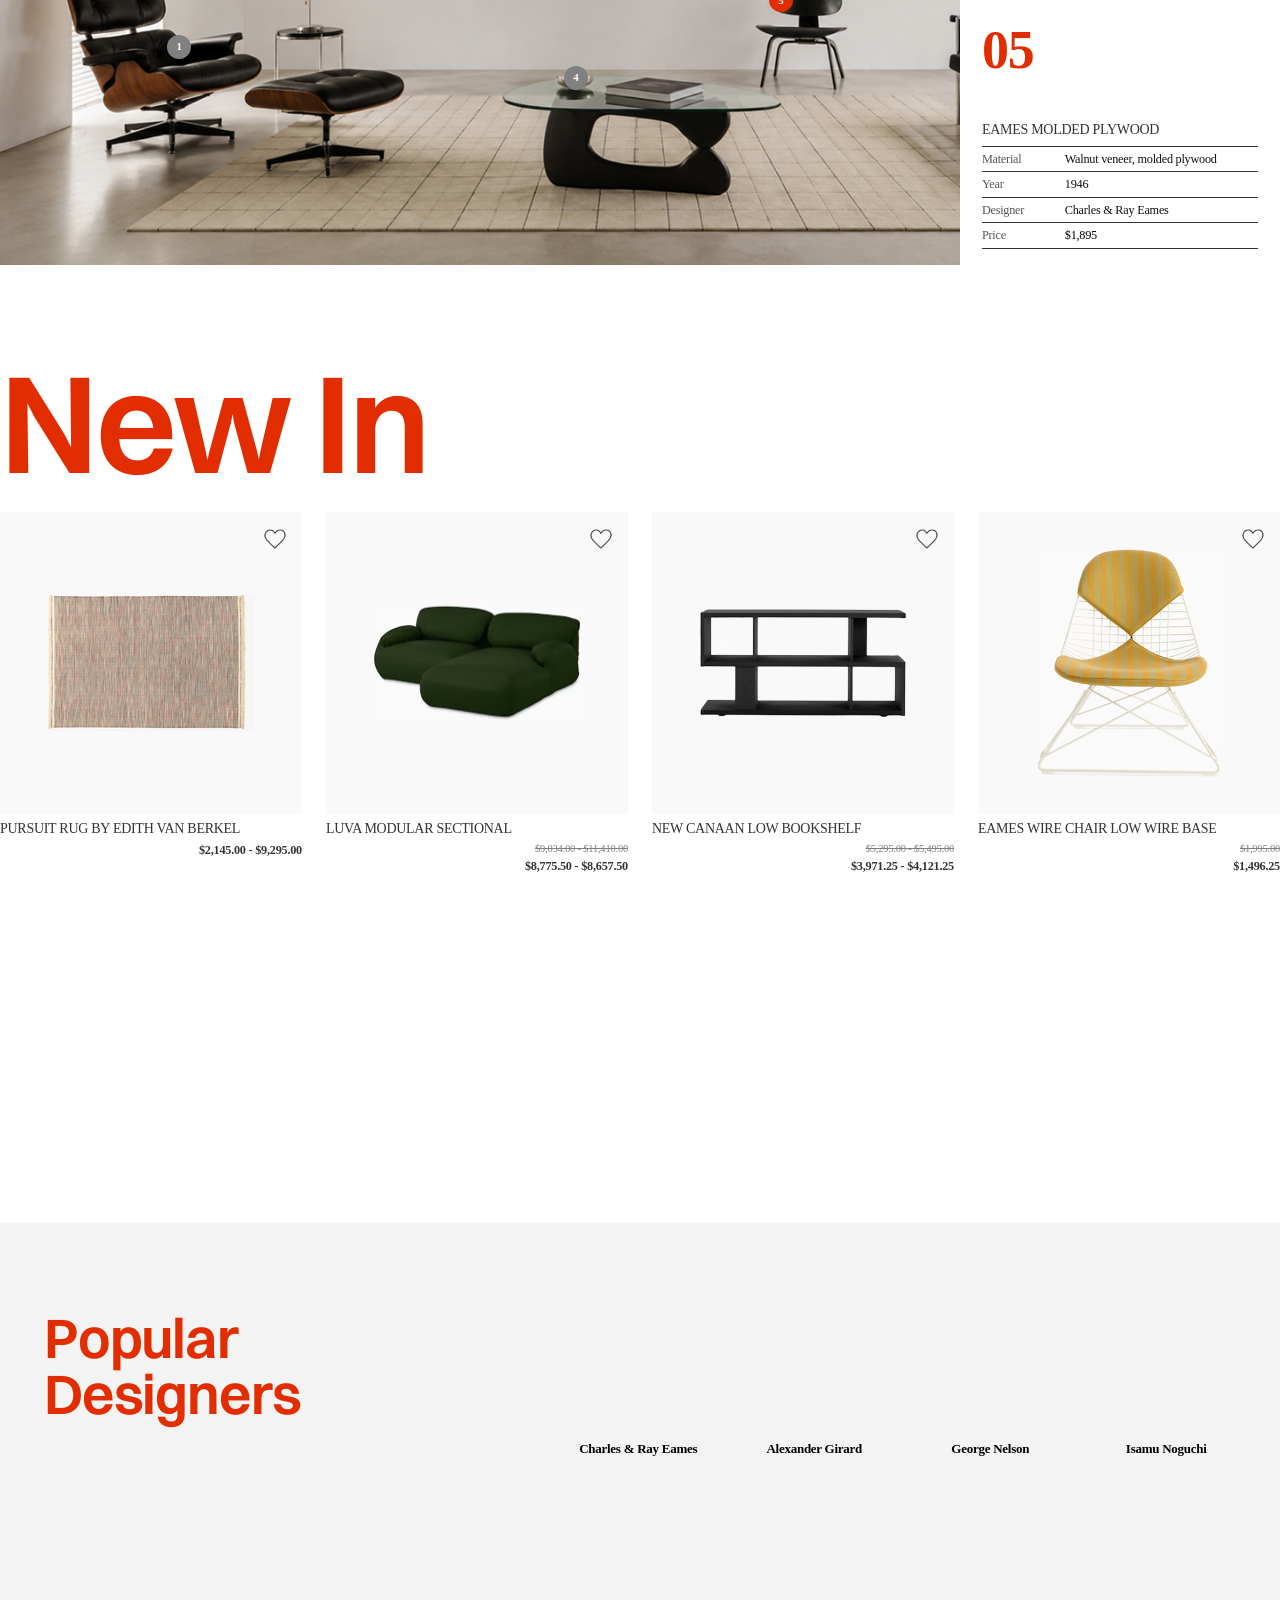
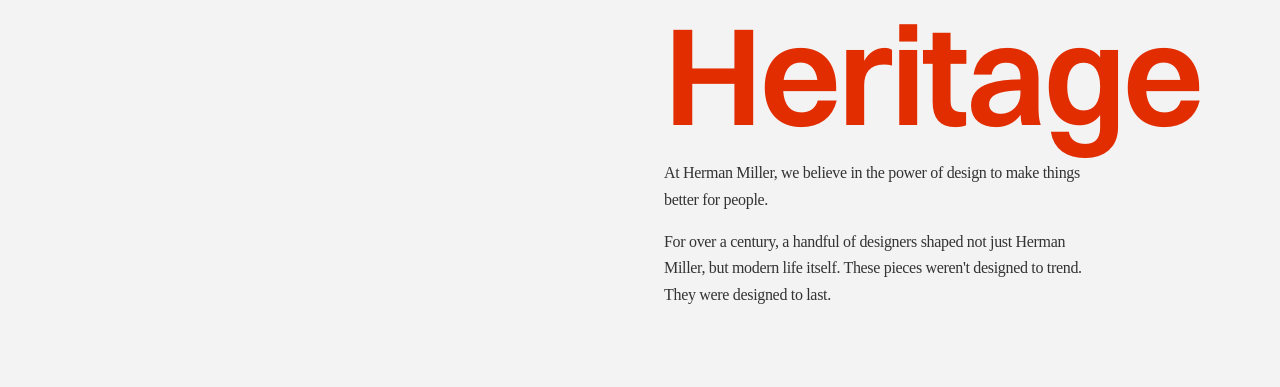
==== commit 038a9c9a: "허먼밀러" ====
--- a/hermanmiller/index.html
+++ b/hermanmiller/index.html
@@ -55,7 +55,7 @@
             <div>FOUNDED BY<br>D.J. DE PREE</div>
             <p><img src="./images/symbol_white.png" alt="symbol"></p>
         </div>
-        <div class="hero-btm-group">
+        <div class="hero-bottom-group">
             <div class="hero-btm">
                 <div>the power of design<br>To make things better</div>
                 <div>furniture from herman miller<br>Curated for a room that means it.</div>
@@ -91,16 +91,20 @@
 </section>
 
 <!-- ============ MD'S PICK ============ -->
-<section class="wrap">
-    <h2 class="title">MD's Pick</h2>
+<section class="wrap mdpick-wrap">
     <div class="mdpick-grid">
-        <div class="mdpick-feature">
-            <div class="product-thumb"></div>
+        <!-- 대표 상품 BIG -->
+        <div class="mdpick-feature product-card">
+            <h2 class="title">MD's Pick</h2>
+            <div class="product-thumb">
+                <img src="./images/md/big.png" alt="Eames Aluminum Group Lounge Chair">
+            </div>
             <div class="product-name">Eames Aluminum Group Lounge Chair</div>
             <div class="product-price-bf">$695.00 - $890.00</div>
-            <div class="product-price-af">$521.25 - $667.50</div>
-            <div class="sale_badge">25% off</div>
-        </div>
+            <div class="product-price">$521.25 - $667.50</div>
+            <div class="sale-badge">25% off</div>
+        </div>
+        <!-- 우측 상품 리스트 -->
         <div class="mdpick-list" id="mdPickList"></div>
     </div>
 </section>
@@ -118,12 +122,12 @@
         </div>
 
         <!-- 우측 상세 정보 카드 -->
-        <div class="product-card">
+        <div class="collection-card">
             <!-- [상단 영역] 사진 + 양옆 화살표 + 좌측하단 큰 번호 -->
             <div class="card-top">
                 <button type="button" class="nav-btn prev-btn" aria-label="이전"><img src="" alt=""></button>
                 <p class="card-image">
-                    <img src="product-5.jpg" alt="Eames Molded Plywood">
+                    <img src="" alt="Eames Molded Plywood">
                 </p>
                 <button type="button" class="nav-btn next-btn" aria-label="다음"><img src="" alt=""></button>
                 
--- a/hermanmiller/styles/index.css
+++ b/hermanmiller/styles/index.css
@@ -1,5 +1,12 @@
+/* 1920px 화면 기준 1rem = 10px 이 되도록 설정 */
+html {
+    /* 최소 14px ~ 최대 10px(1920px 기준) 사이로 유지 */
+    /* 맥북(1440px)에서도 글자가 14px 이하로 무너지지 않고 보기 좋은 비율을 유지합니다 */
+    font-size: clamp(14px, calc(100vw / 192), 10px);
+}
+
 :root {
-    --point: #E22D00; /* 시안 특유의 오렌지-레드 포인트 컬러 */
+    --point: #E22D00;
     --dark:#333333;
     --gray:#808080;
     --product-bg:#F9F9F9;
@@ -13,7 +20,7 @@
     --title-s:4rem;
 
     --padding-lr:3.125rem;
-    --padding-tb:9.375rem;
+    --padding-tb:6.25rem;
 }
 .title {
     font-size: var(--title-l);
@@ -51,7 +58,7 @@
 
 /* 좌측: 심볼 모양 크롭 이미지 슬라이드 */
 .hero-symbol{
-    width:910px;
+    flex: 1;
     height:100%;
     flex-shrink:0;
     position:relative;
@@ -177,13 +184,24 @@
 
 
 /* ---------- BESTSELLERS ---------- */
-.bs-wraps{padding: 6.25rem 0;}
-.bestsellers-grid{
+.bs-wraps{
+    padding: var(--padding-tb) 0;
+    height: 743px;
+}
+.bs-wraps h2 {
+    padding-left: 34.375rem;
+    margin-top: 0;
+    line-height: 1;
+    margin-bottom: 1.25rem;
+}
+.best-grid{
     display:grid;
+    padding: 0 3.125rem 0 12.5rem;
     grid-template-columns:200px 1fr;
-    gap:48px;
-}
-.tab-list{ position:relative; display:flex; flex-direction:column; gap:20px; }
+    gap:8.125rem;
+    margin-top: 0;
+}
+.tab-list{ position:relative; display:flex; flex-direction:column; gap:1.25rem; }
 .tab-list li{
     color:var(--gray);
     cursor:pointer;
@@ -193,34 +211,190 @@
 .tab-list li:hover{ color:var(--point); }
 .tab-list li.active{ color:var(--point); font-weight:500; }
 .tab-dot{
-    position:absolute; left:0; width:6px; height:6px; border-radius:50%;
-    background:var(--signal);
+    position:absolute; left:-15px; top: 50%; width:6px; height:6px; border-radius:50%;
+    background:var(--point);
     transition:top .3s cubic-bezier(.4,0,.2,1);
 }
 .product-grid{
     display:grid;
     grid-template-columns:repeat(4,1fr);
-    gap:24px;
-}
-.product-card{ display:flex; flex-direction:column; gap:10px; }
-.product-thumb{ aspect-ratio:1/1; position:relative; }
+    gap:1.25rem;
+    width: 100%;
+}
+
+/* ================= 모든 상품 카드 공통 스타일 ================= */
+.product-info {
+    display: flex;
+    flex-direction: column;
+    justify-content: space-between;
+    width: 100%;
+    min-width: 0;
+
+}
+.product-card{ display:flex; flex-direction:column; gap:6px; height: 100%; min-width: 0;}
+.product-thumb{
+    aspect-ratio:1/1;
+    position:relative;
+    background-color: var(--product-bg);
+    display: flex;
+    align-items: center;
+    justify-content: center;
+    padding: 0 16%;
+    overflow: hidden;
+}
+.product-thumb .product-img {
+    width: 100%;
+    height: 100%;
+    object-fit: contain;
+    display: block;
+}
 .product-thumb .heart{
-    position:absolute; top:10px; right:10px;
-    width:16px; height:16px; z-index:2;
-}
-.product-thumb .heart svg{ width:100%; height:100%; stroke:var(--ink); fill:none; stroke-width:1.6; }
-.product-name{ font-size:13px; font-weight:600; }
-.product-price{ font-size:12px; color:var(--stone); }
-.product-tag{
-    display:inline-block;
-    font-family:'IBM Plex Mono',monospace;
-    font-size:10px;
-    letter-spacing:0.06em;
-    color:var(--signal);
-}
+    position:absolute; top:15px; right:15px;
+    width:24px; height:24px; z-index:2;
+    cursor: pointer;
+}
+.product-thumb .heart img{ width:100%; height:100%; display: block;}
+.product-name {
+    font-weight: 500;
+    color: var(--dark);
+    text-transform: uppercase;
+
+    /* 한 줄 말줄임 처리 */
+    white-space: nowrap;       /* 줄바꿈 방지 */
+    overflow: hidden;          /* 넘치는 텍스트 숨김 */
+    text-overflow: ellipsis;   /* ... 표시 */
+
+    width: 100%;
+    line-height: 1.3;
+}
+/* 가격 및 뱃지 우측 정렬 그룹 */
+.product-price-group {
+    display: flex;
+    flex-direction: column;
+    align-items: flex-end;
+    gap: 0.375rem;
+}
+
+/* 취소선 들어간 이전 가격 */
+.product-price-bf {
+    font-size: 0.75rem;
+    color: var(--gray);
+    text-decoration: line-through;
+}
+
+/* 세일 할인가 */
+.product-price {
+    font-size: 0.875rem;
+    font-weight: 600;
+    color: var(--dark);
+}
+/* 25% off 세일 뱃지 */
+.sale-badge {
+    display: inline-block !important;
+    width: fit-content !important;
+    background-color: var(--point); /* 포인트 레드 컬러 */
+    color: #fff;
+    font-size: 12px;
+    font-weight: 500;
+    padding: 2px 3px;
+}
+/* ================= 모든 상품 카드 공통 스타일 끝 ================= */
+
 @media (max-width:900px){
-    .bestsellers-grid{ grid-template-columns:1fr; }
+    .best-grid{ grid-template-columns:1fr; }
     .product-grid{ grid-template-columns:repeat(2,1fr); }
+}
+
+/* ---------- MD'S PICK ---------- */
+/* ---------- MD'S PICK ---------- */
+.mdpick-wrap {
+    padding-top: 50px;
+    padding-bottom: 100px;
+    padding-left: var(--padding-lr);
+    padding-right: var(--padding-lr);
+    box-sizing: border-box;
+}
+
+.mdpick-grid {
+    display: grid;
+    grid-template-columns: 841fr 949fr;
+    gap: 30px;
+    align-items: start;
+}
+
+/* 1. 좌측 대표 피처 박스 */
+.mdpick-feature {
+    display: flex;
+    flex-direction: column;
+    justify-content: space-between;
+    width: 100%;
+    height: 100%;
+    min-width: 0;
+}
+
+.mdpick-feature .title {
+    font-size: var(--title-m);
+    margin-bottom: 20px;
+    line-height: 1;
+}
+
+.mdpick-feature .product-thumb {
+    aspect-ratio: 3 / 2;
+    width: 100%;
+    background: none;
+}
+
+.mdpick-feature .product-thumb img {
+    width: 100%;
+    height: 100%;
+    object-fit: contain;
+}
+
+/* 2. 우측 6개 제품 그리드 */
+.mdpick-list {
+    display: grid;
+    grid-template-columns: repeat(3, 1fr);
+    gap: 20px;
+    width: 100%;
+    min-width: 0;
+}
+
+.mdpick-list .product-thumb {
+    display: flex;
+    align-items: center;
+    justify-content: center;
+    padding: 19%;
+    box-sizing: border-box;
+}
+
+.mdpick-list .product-thumb .product-img {
+    width: 100%;
+    height: 100%;
+    object-fit: contain;
+}
+/* 부모 박스의 기준점 설정 */
+.mdpick-list .product-thumb {
+    position: relative !important;
+}
+/* Pendant 상품 박스는 상단 패딩을 제거하여 천장에 밀착 */
+.mdpick-list .product-thumb:has(img[alt*="Pendant" i]) {
+    padding: 0 23%;
+    align-items: flex-start !important;
+}
+
+/* 이미지 위치 상단 고정 */
+.mdpick-list .product-thumb img[alt*="Pendant" i] {
+    object-position: top center !important;
+}
+/* 3. 공통 세일 뱃지 너비 고정 */
+.sale-badge {
+    display: inline-block;
+    width: fit-content;
+}
+
+@media (max-width:900px){
+    .mdpick-grid{ grid-template-columns:1fr; }
+    .mdpick-list{ grid-template-columns:repeat(2,1fr); }
 }
 
 /* ---------- COLLECTION ---------- */
@@ -276,7 +450,7 @@
     box-sizing: border-box;
     overflow: hidden;
 } */
-.product-card{
+.collection-container .collection-card{
     position:absolute;
     top:6.43%;          /* 50 / 778, 상단만 고정 */
     right:0;
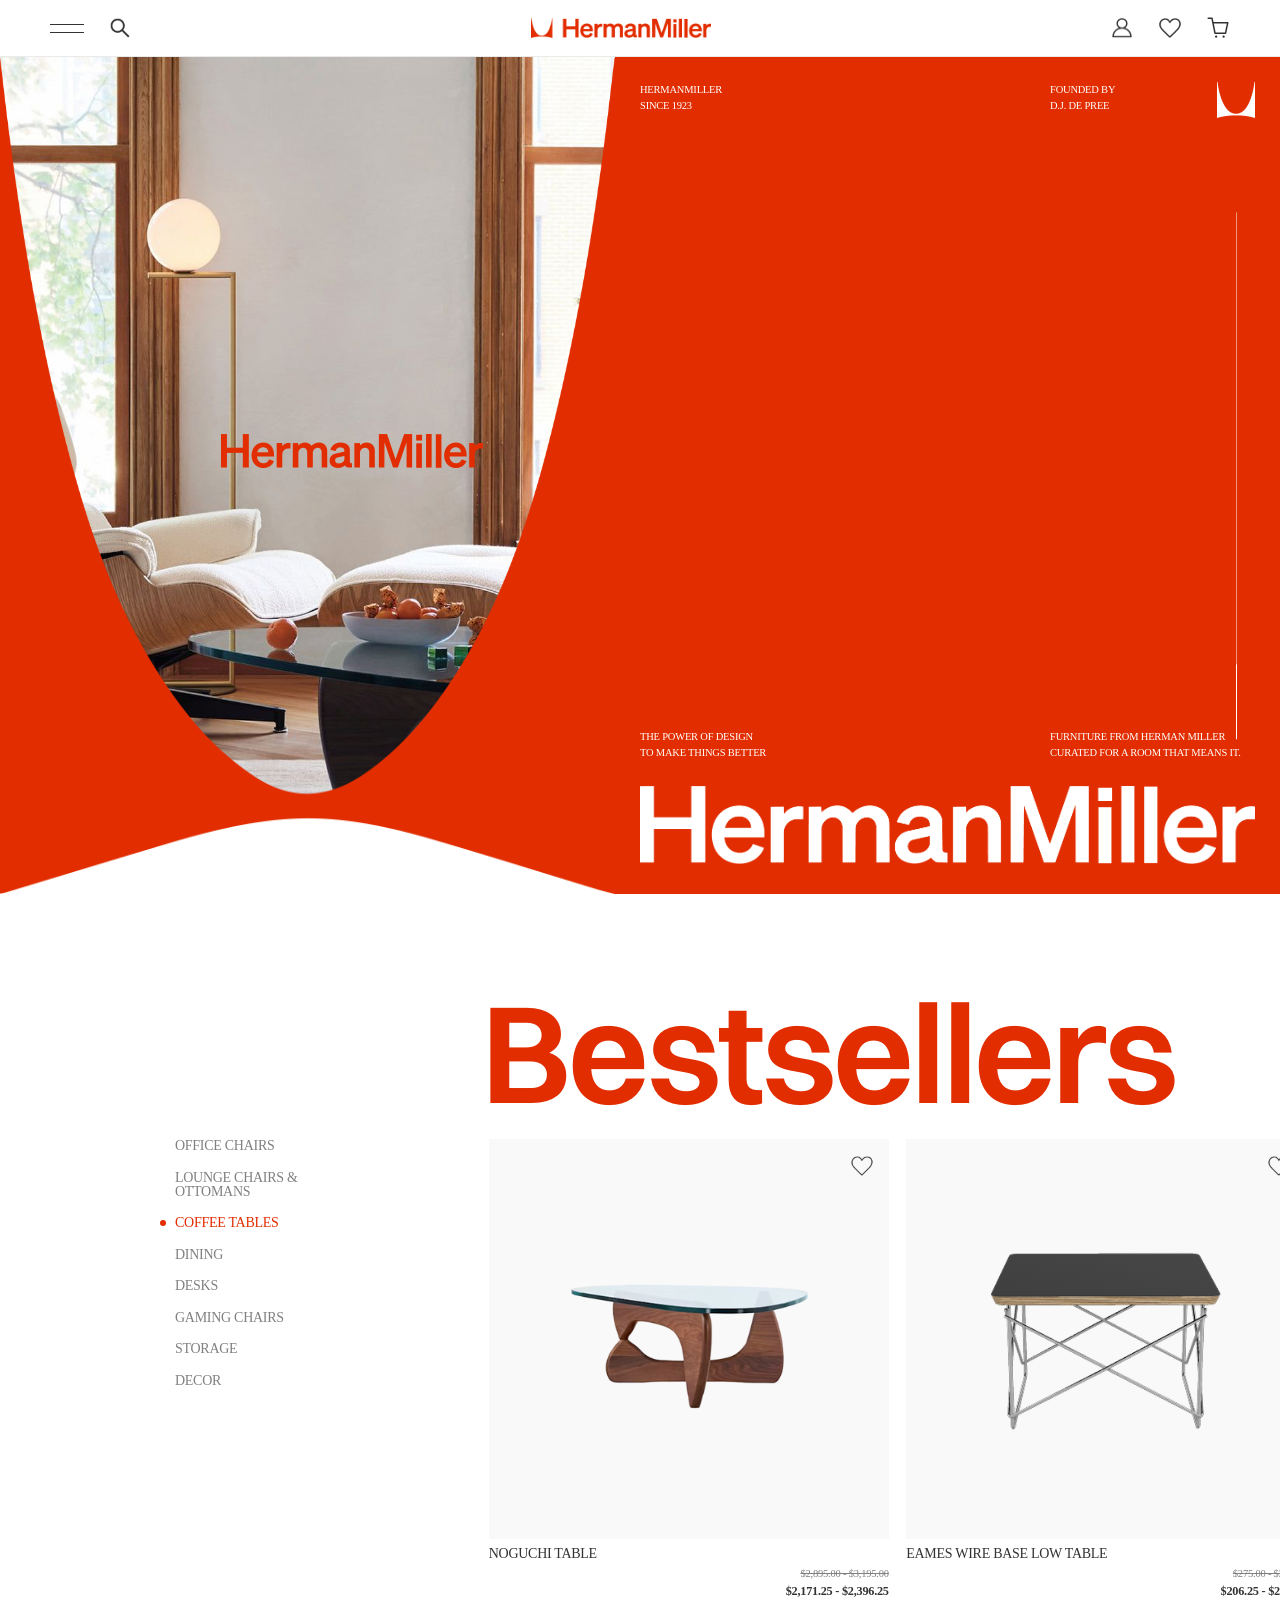
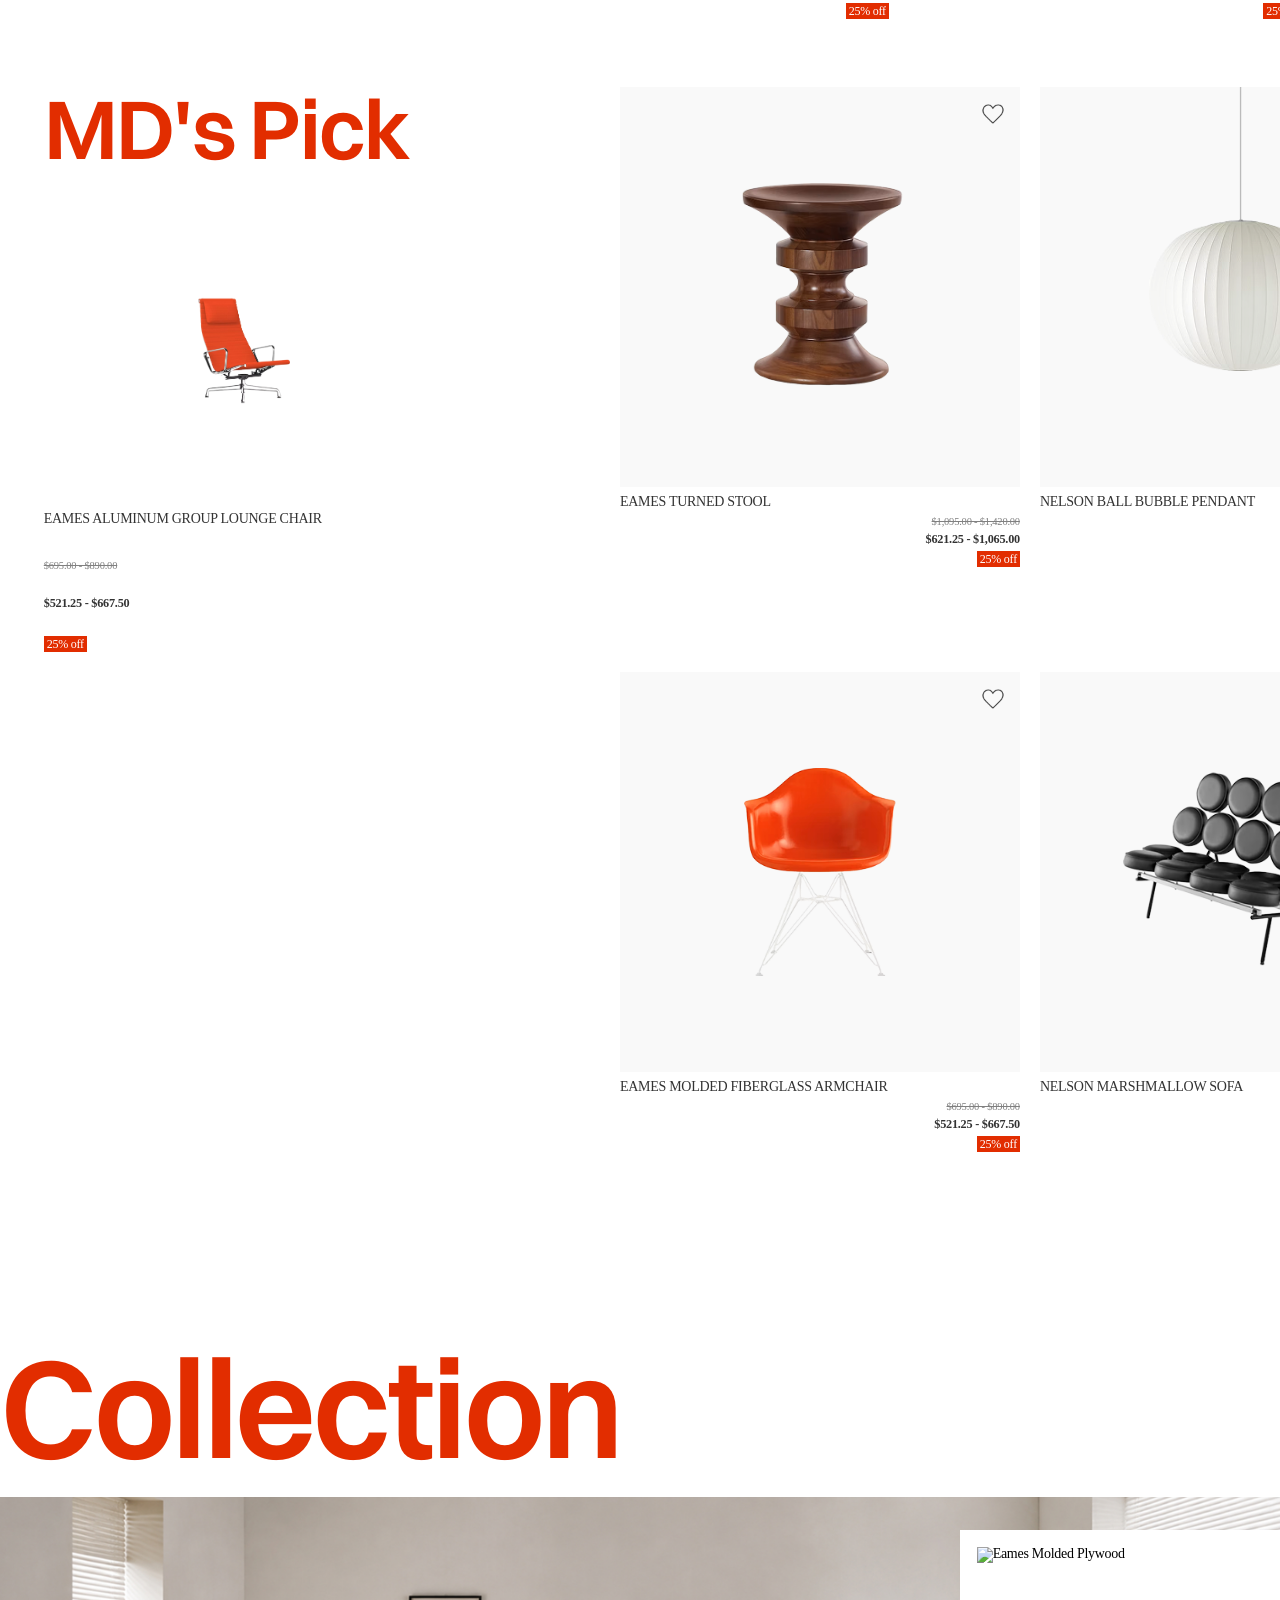
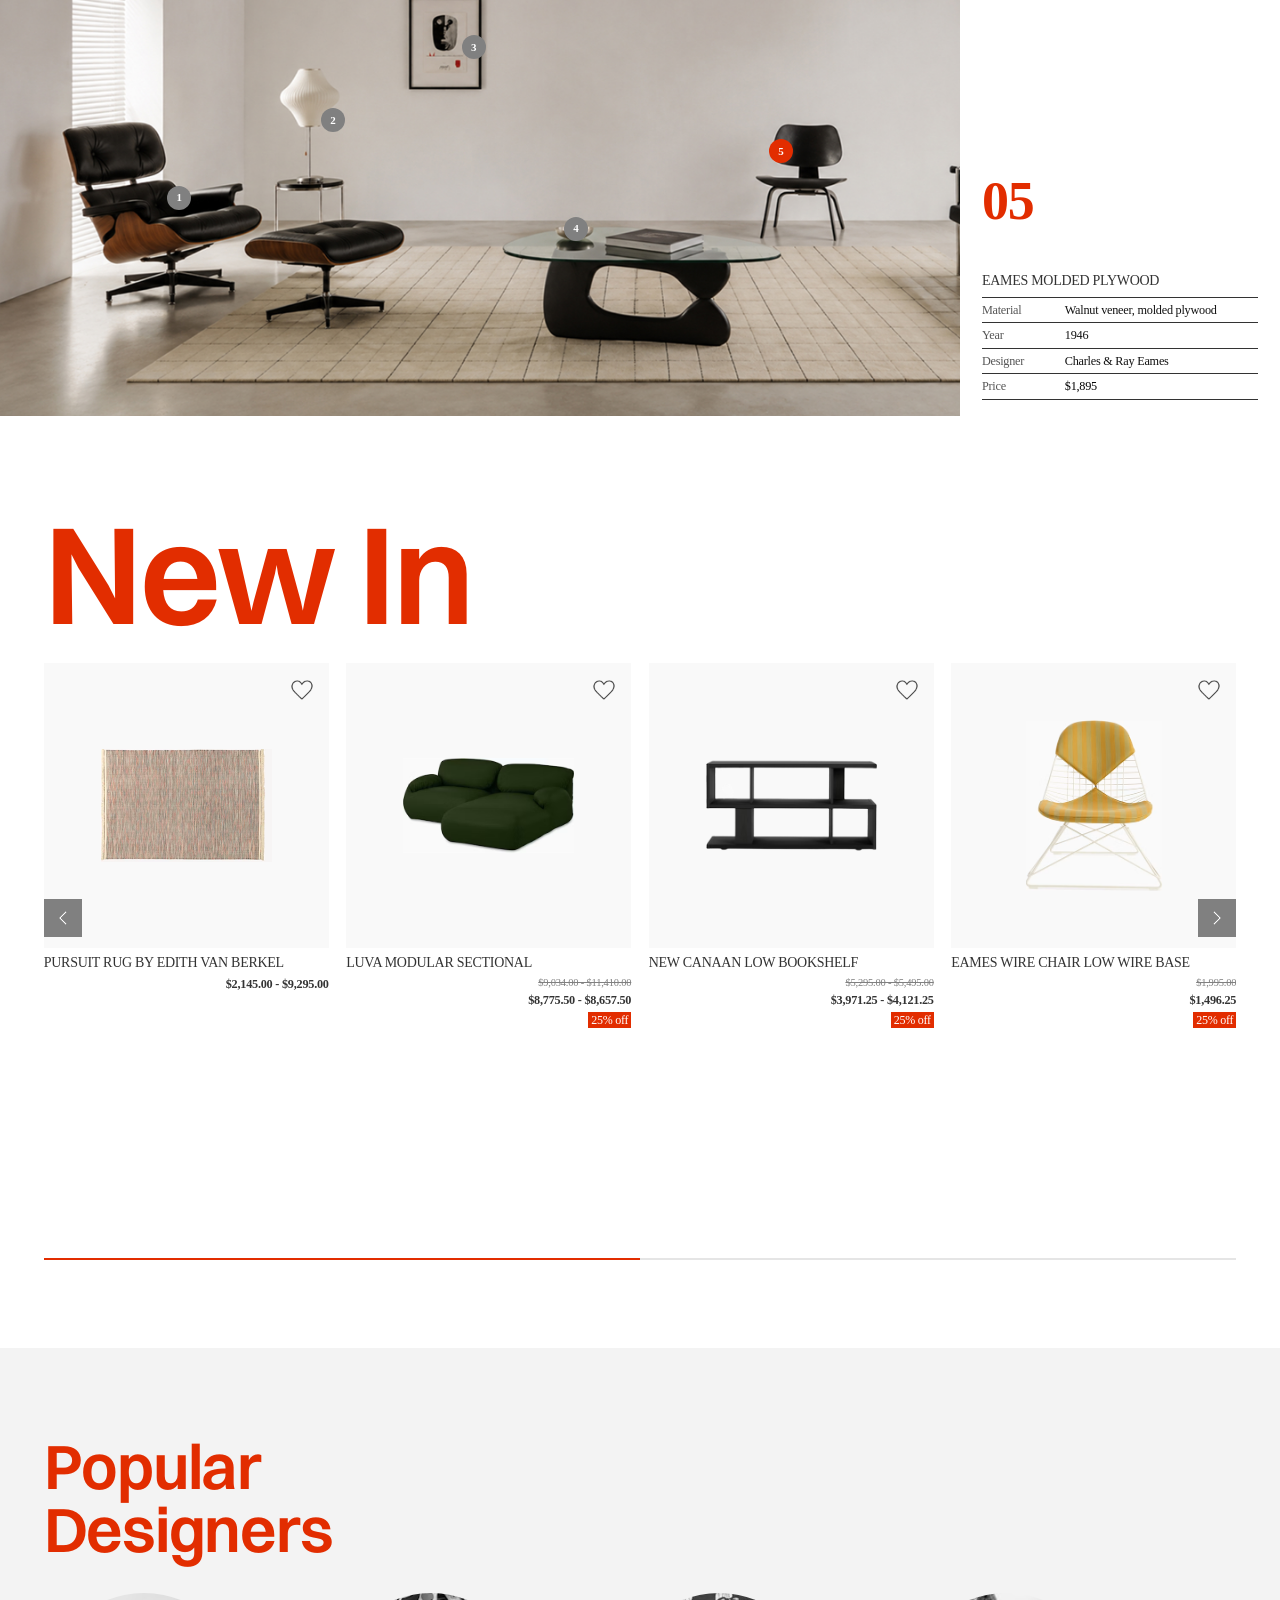
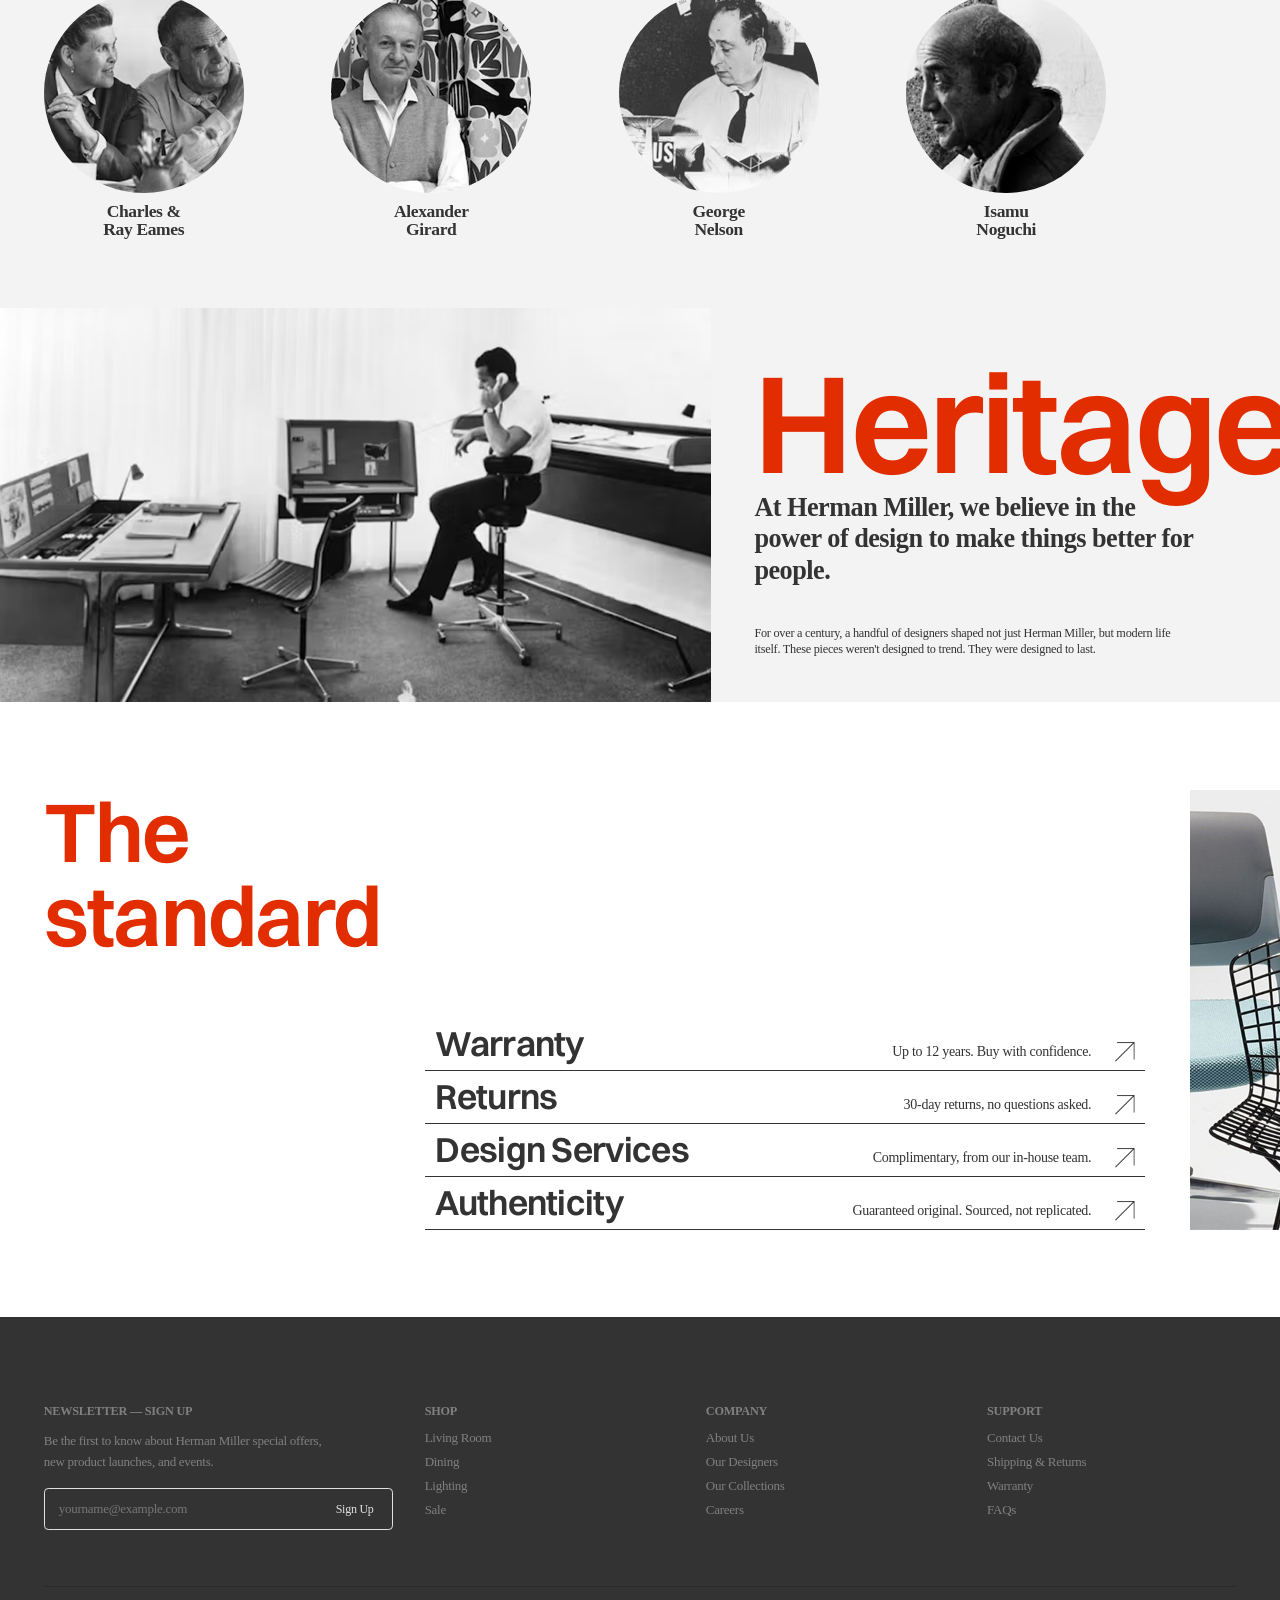
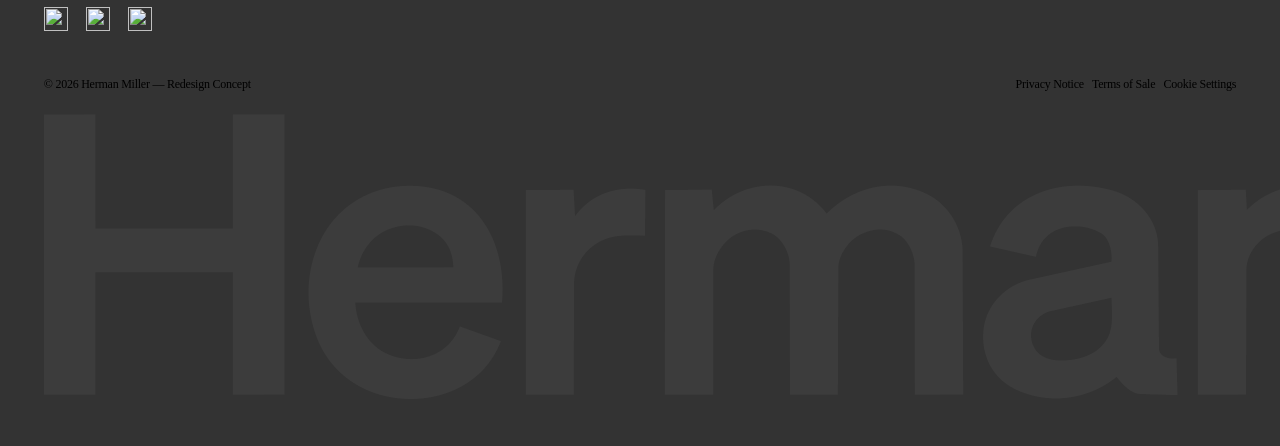
==== commit 0fd04ea4: "허먼밀러" ====
--- a/hermanmiller/index.html
+++ b/hermanmiller/index.html
@@ -24,18 +24,47 @@
 }
     </style>
     <!-- ============ HEADER ============ -->
-<header class="topbar">
-    <div class="left">
-        <button class="icon-btn" aria-label="Menu"><img src="" alt=""></button>
-        <button class="icon-btn" aria-label="Search"><img src="" alt=""></button>
-    </div>
-    <a href="./index.html" class="logo"><img src="./images/logo.png" alt="logo"></a>
-    <div class="right">
-        <a href="./images/acount.png" class="nav-icon" aria-label="Account"></a>
-        <a href="./images/wish.png" class="nav-icon" aria-label="Wishlist"></a>
-        <a href="./images/cart.png" class="nav-icon" aria-label="Cart"></a>
-    </div>
-</header>
+    <header class="topbar">
+        <div class="left">
+            <button class="hamburger-btn" id="hamburgerBtn" aria-label="메뉴 열기">
+                <span class="bar bar1"></span>
+                <span class="bar bar2"></span>
+            </button>
+            <button class="icon-btn" aria-label="Search"><img src="./images/icons/search.png" alt=""></button>
+        </div>
+        
+        <a href="./index.html" class="logo"><img src="./images/logo.png" alt="logo"></a>
+        
+        <div class="right">
+            <a href="#" class="nav-icon" aria-label="Account"><img src="./images/icons/acount.png" alt=""></a>
+            <a href="#" class="nav-icon" aria-label="Wishlist"><img src="./images/icons/wish_nav.png" alt=""></a>
+            <a href="#" class="nav-icon" aria-label="Cart"><img src="./images/icons/cart.png" alt=""></a>
+        </div>
+    </header>
+    <!-- ============ FULL NAV OVERLAY ============ -->
+    <div class="nav-overlay" id="navOverlay">
+        <div class="nav-overlay-body">
+            <ul class="nav-cat-list" id="navCatList">
+                <span class="nav-cat-dot" id="navCatDot"></span>
+                <li data-cat="living" class="active">Living Room</li>
+                <li data-cat="dining">Dining</li>
+                <li data-cat="lighting">Lighting</li>
+                <li data-cat="eames">Eames</li>
+                <li data-cat="office">Office</li>
+                <li data-cat="gaming">Gaming</li>
+                <li data-cat="decor">Decor</li>
+                <li data-cat="sale">Sale</li>
+            </ul>
+        
+            <ul class="nav-sub-list" id="navSubList"></ul>
+        
+            <a href="#" class="nav-feature">
+                <div class="nav-feature-img"><img src="" alt=""></div>
+                <p id="navFeatureCaption"></p>
+            </a>
+        </div>
+    </div>
+
 <!-- ============ HERO ============ -->
 <section class="hero">
     <!-- 좌측 -->
@@ -110,7 +139,7 @@
 </section>
 <!-- ============ COLLECTION ============ -->
 <section class="collection-section">
-    <h2 class="section-title">Collection</h2>
+    <h2 class="title">Collection</h2>
     <div class="collection-container">
         <!-- 메인 인테리어 이미지 및 핫스팟 영역 -->
         <div class="main-image-wrap">
@@ -165,48 +194,179 @@
 <section class="wrap newin-wrap">
     <h2 class="title">New In</h2>
     <div class="newin-row-wrap">
-        <div class="newin-row" id="newInRow"></div>
-    </div>
-    <div class="newin-nav">
-        <button class="newin-arrow" id="newInPrev" aria-label="Previous"><img src="" alt=""></button>
-        <button class="newin-arrow" id="newInNext" aria-label="Next"><img src="" alt=""></button>
+        <!-- 좌우 화살표 버튼 (카드 상단 위치) -->
+        <button class="newin-arrow prev" id="newInPrev" aria-label="Previous">
+            <img src="./images/icons/left_white.png" alt="Prev">
+        </button>
+        <button class="newin-arrow next" id="newInNext" aria-label="Next">
+            <img src="./images/icons/right_white.png" alt="Next">
+        </button>
+
+        <div class="newin-row" id="newInRow">
+            <!-- JS dynamic product cards -->
+        </div>
+    </div>
+
+    <!-- 2단계 프로그레스 슬라이드 바 -->
+    <div class="newin-track">
+        <div class="newin-bar" id="newInBar"></div>
     </div>
 </section>
 <!-- ============ CATEGORY ============ -->
-<!-- ============ POPULAR DESIGNERS ============ -->
-<section>
+
+<!-- ============ DESIGNER + HERITAGE ============ -->
+<section class="heritage-section-wrap">
+    <!-- POPULAR DESIGNERS -->
     <div class="wrap designers-wrap">
         <h2 class="title" style="margin-bottom:0;">Popular<br>Designers</h2>
         <div class="designers-list">
             <div class="designer">
-                <div class="designer-photo"><div class="designer-overlay">Explore</div></div>
-                <div class="designer-name">Charles &amp; Ray Eames</div>
+                <div class="designer-photo">
+                    <img src="./images/RayEames.jpg" alt="Charles & Ray Eames">
+                    <div class="designer-overlay">Explore</div>
+                </div>
+                <div class="designer-name">Charles &amp;<br>Ray Eames</div>
             </div>
             <div class="designer">
-                <div class="designer-photo"><div class="designer-overlay">Explore</div></div>
-                <div class="designer-name">Alexander Girard</div>
+                <div class="designer-photo">
+                    <img src="./images/Alexander.jpg" alt="Alexander Girard">
+                    <div class="designer-overlay">Explore</div>
+                </div>
+                <div class="designer-name">Alexander<br>Girard</div>
             </div>
             <div class="designer">
-                <div class="designer-photo"><div class="designer-overlay">Explore</div></div>
-                <div class="designer-name">George Nelson</div>
+                <div class="designer-photo">
+                    <img src="./images/George.jpg" alt="George Nelson">
+                    <div class="designer-overlay">Explore</div>
+                </div>
+                <div class="designer-name">George<br>Nelson</div>
             </div>
             <div class="designer">
-                <div class="designer-photo"><div class="designer-overlay">Explore</div></div>
-                <div class="designer-name">Isamu Noguchi</div>
-            </div>
-        </div>
-    </div>
-</section>
-<!-- ============ HERITAGE ============ -->
-<section class="wrap">
+                <div class="designer-photo">
+                    <img src="./images/Isamu.jpg" alt="Isamu Noguchi">
+                    <div class="designer-overlay">Explore</div>
+                </div>
+                <div class="designer-name">Isamu<br>Noguchi</div>
+            </div>
+        </div>
+    </div>
+    <!-- HERITAGE -->
     <div class="heritage-grid">
-        <div class="heritage-photo"><img src="" alt=""></div>
+        <div class="heritage-photo"><img src="./images/heritage.jpg" alt="heritage"></div>
         <div class="heritage-copy">
             <h2 class="title" style="margin-bottom:0;">Heritage</h2>
-            <p>At Herman Miller, we believe in the power of design to make things better for people.</p>
-            <p>For over a century, a handful of designers shaped not just Herman Miller, but modern life itself. These pieces weren't designed to trend. They were designed to last.</p>
-        </div>
-    </div>
-</section>
+            <div class="copy-text">
+                <p>At Herman Miller, we believe in the power of design to make things better for people.</p>
+                <p>For over a century, a handful of designers shaped not just Herman Miller, but modern life itself. These pieces weren't designed to trend. They were designed to last.</p>
+            </div>
+        </div>
+    </div>
+</section>
+<!-- ============ THE STANDARD ============ -->
+<section class="wrap">
+    <div class="standard-grid">
+        <h2 class="title">The standard</h2>
+        <div class="standard-list">
+            <dl>
+                <div class="standard-row">
+                    <span class="label">Warranty</span>
+                    <div class="standard-right">
+                        <span class="value">Up to 12 years. Buy with confidence.</span>
+                        <span class="arrow">
+                            <img src="./images/icons/arrow.png" alt="arrow" class="arrow-icon">
+                            <img src="./images/icons/arrow_red.png" alt="arrow" class="arrow-icon hover-icon">
+                        </span>
+                    </div>
+                </div>
+                <div class="standard-row">
+                    <span class="label">Returns</span>
+                    <div class="standard-right">
+                        <span class="value">30-day returns, no questions asked.</span>
+                        <span class="arrow">
+                            <img src="./images/icons/arrow.png" alt="arrow" class="arrow-icon">
+                            <img src="./images/icons/arrow_red.png" alt="arrow" class="arrow-icon hover-icon">
+                        </span>
+                    </div>
+                </div>
+                <div class="standard-row">
+                    <span class="label">Design Services</span>
+                    <div class="standard-right">
+                        <span class="value">Complimentary, from our in-house team.</span>
+                        <span class="arrow">
+                            <img src="./images/icons/arrow.png" alt="arrow" class="arrow-icon">
+                            <img src="./images/icons/arrow_red.png" alt="arrow" class="arrow-icon hover-icon">
+                        </span>
+                    </div>
+                </div>
+                <div class="standard-row">
+                    <span class="label">Authenticity</span>
+                    <div class="standard-right">
+                        <span class="value">Guaranteed original. Sourced, not replicated.</span>
+                        <span class="arrow">
+                            <img src="./images/icons/arrow.png" alt="arrow" class="arrow-icon">
+                            <img src="./images/icons/arrow_red.png" alt="arrow" class="arrow-icon hover-icon">
+                        </span>
+                    </div>
+                </div>
+            </dl>
+        </div>
+        <div class="standard-photo">
+            <img src="./images/standard.jpg" alt="The standard chairs">
+        </div>
+    </div>
+</section>
+
+<!-- ============ FOOTER ============ -->
+<footer class="site-footer">
+    <div class="wrap">
+        <div class="footer-top">
+            <div>
+                <h4>Newsletter — Sign Up</h4>
+                <p>Be the first to know about Herman Miller special offers, new product launches, and events.</p>
+                <form class="newsletter-form" onsubmit="return false;">
+                <input type="email" placeholder="yourname@example.com">
+                <button type="submit">Sign Up</button>
+                </form>
+            </div>
+            <div class="footer-col">
+                <h4>Shop</h4>
+                <ul>
+                <li><a href="#">Living Room</a></li>
+                <li><a href="#">Dining</a></li>
+                <li><a href="#">Lighting</a></li>
+                <li><a href="#">Sale</a></li>
+                </ul>
+            </div>
+            <div class="footer-col">
+                <h4>Company</h4>
+                <ul>
+                <li><a href="#">About Us</a></li>
+                <li><a href="#">Our Designers</a></li>
+                <li><a href="#">Our Collections</a></li>
+                <li><a href="#">Careers</a></li>
+                </ul>
+            </div>
+            <div class="footer-col">
+                <h4>Support</h4>
+                <ul>
+                <li><a href="#">Contact Us</a></li>
+                <li><a href="#">Shipping &amp; Returns</a></li>
+                <li><a href="#">Warranty</a></li>
+                <li><a href="#">FAQs</a></li>
+                </ul>
+            </div>
+        </div>
+        <div class="footer-social">
+            <a href="#"><img src="" alt=""></a>
+            <a href="#"><img src="" alt=""></a>
+            <a href="#"><img src="" alt=""></a>
+        </div>
+        <div class="footer-bottom">
+        <span>© 2026 Herman Miller — Redesign Concept</span>
+        <span>Privacy Notice&nbsp;&nbsp;&nbsp;Terms of Sale&nbsp;&nbsp;&nbsp;Cookie Settings</span>
+        </div>
+        <div class="footer-logo"><img src="./images/logo_footer.png" alt="logo"></div>
+    </div>
+</footer>
 </body>
 </html>
--- a/hermanmiller/styles/index.css
+++ b/hermanmiller/styles/index.css
@@ -17,7 +17,7 @@
 
     --title-l:10rem;
     --title-m:6rem;
-    --title-s:4rem;
+    --title-s:4.5rem;
 
     --padding-lr:3.125rem;
     --padding-tb:6.25rem;
@@ -29,15 +29,156 @@
     color: var(--point);
     margin-bottom: 20px;
 }
-/* ---------- header ---------- */
+/* ---------- header(sticky) ---------- */
 .topbar{
+    position:sticky;
+    top:0;
+    z-index:999;                 /* nav-overlay(100)보다 항상 위 */
+    background:#fff;
     display:flex; align-items:center; justify-content:space-between;
-    padding:1rem 3.125rem;
-}
-.topbar .icon-btn{ width:20px; height:20px; }
-.topbar .left, .topbar .right{ display:flex; gap:20px; align-items:center; }
-.topbar .logo{}
-.topbar .logo img{ width:13.563rem; height:100%;}
+    padding:16px 50px;
+    border-bottom:1px solid rgba(51, 51, 51, 0.1);
+}
+
+.topbar .left, .topbar .right{ display:flex; gap:24px; align-items:center; }
+.topbar .logo{ display:flex; align-items:center; gap:8px; font-weight:700; font-size:15px; color:var(--signal); }
+.topbar .logo img{ height:20px; }
+.icon-btn img{ width:24px; height:24px; display:block; }
+.icon-btn{ background:none; border:none; cursor:pointer; padding:0; }
+.nav-icon img{ width:24px; height:24px; display:block; }
+/* 햄버거: 2줄 -> X 애니메이션 */
+.hamburger-btn{
+    width:34px; height:20px;
+    position:relative;
+    background:none; border:none; cursor:pointer; padding:0;
+}
+.hamburger-btn .bar{
+    position:absolute; left:0;
+    width:100%; height:1px;
+    background:var(--dark);
+    transition:transform .35s cubic-bezier(.4,0,.2,1), top .35s ease;
+}
+.hamburger-btn .bar1{ top:6px; }
+.hamburger-btn .bar2{ top:14px; }
+.hamburger-btn.open .bar1{ top:10px; transform:rotate(45deg); }
+.hamburger-btn.open .bar2{ top:10px; transform:rotate(-45deg); }
+
+/* ============ FULL NAV OVERLAY ============ */
+.nav-overlay{
+    position:fixed;
+    left:0; right:0;
+    top:56px;                     /* 헤더 높이만큼 내려서 시작 (헤더는 항상 보임) */
+    bottom:0;
+    background:#fff;
+    z-index:888;
+    opacity:0;
+    visibility:hidden;
+    transform:translateY(-8px);
+    transition:opacity .3s ease, visibility .3s ease, transform .3s ease;
+    overflow-y:auto;
+}
+.nav-overlay.open{
+    opacity:1;
+    visibility:visible;
+    transform:translateY(0);
+}
+
+.nav-overlay-body {
+    position: relative;
+    display: flex; height: 100%;
+    justify-content: space-between;
+    align-items: center; /* 세로 중앙 정렬 */
+    gap: 48px;
+    padding: 0 100px; /* 좌우 패딩 100px 적용 */
+    max-width: 100%; /* space-between이 전체 너비를 활용하도록 변경 */
+    box-sizing: border-box;
+}
+
+/* 1. 좌측: 카테고리 리스트 + 움직이는 dot */
+.nav-cat-list{
+    position:relative;
+}
+.nav-cat-dot{
+    position:absolute;
+    left:0; top: 50%;
+    width:6px; height:6px;
+    border-radius:50%;
+    background:var(--point);
+    transition:top .3s cubic-bezier(.4,0,.2,1);
+}
+.nav-cat-list li{
+    font-size:2.25rem;
+    font-weight: 300;
+    color:var(--gray);
+    padding:8px 0 8px 15px;
+    cursor:pointer;
+    transition:color .2s ease;
+}
+.nav-cat-list li:hover{ color:var(--point); }
+.nav-cat-list li.active{ color:var(--point); font-weight:400; }
+
+/* 2. 중앙: 하위 카테고리 */
+.nav-sub-list{
+    position: absolute;
+    display: flex;
+    left: 50%; top: 50%;
+    transform: translate(-50%, -50%);
+    flex-direction:column;
+    justify-content: center;
+    text-align: center;
+    gap:15px;
+    padding-top:2px;
+}
+.nav-sub-list li{
+    font-size:2.25rem;
+    font-weight: 300;
+    text-align: center;
+    color:var(--gray);
+    cursor:pointer;
+    transition:color .2s ease;
+}
+.nav-sub-list li:hover{ color:var(--point); }
+
+/* 3. 우측: featured 이미지 */
+.nav-feature {
+    flex: 0 0 350px; /* 고정 너비 지정 */
+    width: 350px;
+    display: flex;
+    flex-direction: column;
+    z-index: 2;
+}
+.nav-feature-img{
+    width: 350px;
+    height: 197px;
+    overflow: hidden;
+    margin-bottom: 8px;
+}
+.nav-feature-img img {
+    width: 100%;
+    height: 100%;
+    object-fit: cover;
+    display: block;
+}
+/* 캡션 텍스트 정렬 조절 */
+#navFeatureCaption {
+    font-size: 13px;
+    color: var(--gray);
+    line-height: 1.4;
+    text-align: left; /* 필요에 따라 left, center, right 중 선택 */
+}
+
+@media (max-width:900px){
+    .nav-overlay-body{ grid-template-columns:1fr; gap:32px; padding:40px 24px; }
+}
+/* 열렸을 때: X자로 변환 */
+.hamburger-btn.open .bar1{
+    top:10px;
+    transform:rotate(45deg);
+}
+.hamburger-btn.open .bar2{
+    top:10px;
+    transform:rotate(-45deg);
+}
 
 /* ---------- HERO ---------- */
 .hero{
@@ -207,6 +348,7 @@
     cursor:pointer;
     position:relative;
     transition:color ease;
+    text-transform: uppercase;
 }
 .tab-list li:hover{ color:var(--point); }
 .tab-list li.active{ color:var(--point); font-weight:500; }
@@ -239,7 +381,7 @@
     display: flex;
     align-items: center;
     justify-content: center;
-    padding: 0 16%;
+    padding: 0 20%;
     overflow: hidden;
 }
 .product-thumb .product-img {
@@ -306,7 +448,6 @@
 }
 
 /* ---------- MD'S PICK ---------- */
-/* ---------- MD'S PICK ---------- */
 .mdpick-wrap {
     padding-top: 50px;
     padding-bottom: 100px;
@@ -363,7 +504,7 @@
     display: flex;
     align-items: center;
     justify-content: center;
-    padding: 19%;
+    padding: 24% 0;
     box-sizing: border-box;
 }
 
@@ -566,27 +707,112 @@
 }
 
 /* ---------- NEW IN ---------- */
-.newin-wrap {padding: 6.25rem 0;}
-.newin-row-wrap{ position:relative; }
-.newin-row{
-    display:flex; gap:24px;
-    overflow:hidden;
-}
-.newin-row .product-card{ flex:0 0 calc(25% - 18px); }
-@media (max-width:900px){
-    .newin-row .product-card{ flex:0 0 calc(50% - 12px); }
-}
-.newin-arrow{
-    width:38px; height:38px; border-radius:50%;
-    border:1px solid var(--line);
-    display:flex; align-items:center; justify-content:center;
-    transition:background .15s ease, border-color .15s ease;
-}
-.newin-arrow svg{ width:14px; height:14px; stroke:var(--stone); fill:none; stroke-width:2; transition:stroke .15s ease; }
-.newin-arrow.pulse{ background:var(--signal); border-color:var(--signal); }
-.newin-arrow.pulse svg{ stroke:#fff; }
-.newin-nav{ display:flex; gap:10px; justify-content:flex-end; margin-top:20px; }
-
+.newin-wrap {
+    padding: var(--padding-tb) var(--padding-lr);
+}
+
+.newin-row-wrap { 
+    position: relative; 
+}
+
+.newin-row {
+    display: flex;
+    gap: 1.25rem; /* 20px */
+    overflow: hidden;
+    scroll-behavior: smooth;
+    width: 100%;
+}
+
+.newin-row .product-card {
+    /* 100%에서 사이 간격(20px * 3 = 60px 또는 1.25rem * 3 = 3.75rem)을 뺀 값을 4등분 */
+    flex: 0 0 calc((100% - 3.75rem) / 4); 
+    max-width: none;
+    box-sizing: border-box;
+}
+
+/* 1:1 비율 정사각형 썸네일 박스 */
+.product-thumb {
+    position: relative;
+    width: 100%;
+    aspect-ratio: 1 / 1;
+    background-color: var(--product-bg);
+    padding: 20%;
+    box-sizing: border-box;
+    display: flex;
+    align-items: center;
+    justify-content: center;
+}
+
+.product-thumb img {
+    width: 100%;
+    height: 100%;
+    object-fit: contain;
+    display: block;
+}
+
+.product-thumb .heart img {
+    width: 100%;
+    height: 100%;
+    object-fit: contain;
+}
+
+/* 반응형 (태블릿/모바일: 2개 배치) */
+@media (max-width: 900px) {
+    .newin-row .product-card { 
+        flex: 0 0 calc(50% - 10px); 
+    }
+}
+
+/* 좌우 화살표 버튼 */
+.newin-arrow {
+    position: absolute;
+    /* 1:1 정사각형 썸네일 박스 영역의 Y축 중앙 */
+    top: calc(50% - 2rem);
+    transform: translateY(-50%);
+    width: 38px; 
+    height: 38px;
+    background: var(--gray);
+    border: none;
+    display: flex; 
+    align-items: center; 
+    justify-content: center;
+    cursor: pointer;
+    z-index: 10;
+    transition: background 0.2s ease;
+}
+
+.newin-arrow.prev { left: 0; }
+.newin-arrow.next { right: 0; }
+
+.newin-arrow:hover {
+    background: var(--point);
+}
+
+.newin-arrow img { 
+    width: 20px; 
+    height: 20px; 
+    display: block;
+}
+
+/* 하단 2단계 슬라이드 트랙바 */
+.newin-track {
+    width: 100%;
+    height: 2px;
+    background: #e5e5e5;
+    margin-top: 30px;
+    position: relative;
+}
+
+.newin-bar {
+    width: 50%; /* 1단계 (Half) */
+    height: 100%;
+    background: var(--point);
+    transition: width 0.3s ease;
+}
+
+.newin-bar.full {
+    width: 100%; /* 2단계 (Full) */
+}
 /* ---------- DESIGNERS ---------- */
 .designers-wrap{
     display:flex; align-items:flex-start; justify-content:space-between; gap:32px; flex-wrap:wrap;
@@ -594,14 +820,25 @@
     padding: 6.25rem var(--padding-lr) 5rem;
 }
 .designers-wrap h2 {font-size: var(--title-s); color: var(--point); font-weight: 600;}
-.designers-list{ display:flex; gap:36px; flex-wrap:wrap; }
-.designer{ text-align:center; width:140px; }
+.designers-list{ display:flex; gap:6.25rem; flex-wrap:wrap; }
+.designer{
+    display: flex;
+    flex-direction: column;
+    align-items: center;
+    text-align:center;
+    cursor: pointer;
+}
 .designer-photo{
     position:relative;
-    width:120px; height:120px; border-radius:50%;
-    overflow:hidden; margin:0 auto 12px;
-}
-.designer-photo .ph{}
+    width:200px; height:200px; border-radius:50%;
+    overflow:hidden; margin:0 auto 10px;
+}
+.designer-photo img{
+    width: 100%;
+    height: 100%;
+    object-fit: cover;
+    display: block;
+}
 .designer-overlay{
     position:absolute; inset:0;
     background:var(--point);
@@ -609,14 +846,182 @@
     opacity:0; transition:opacity .25s ease;
     color:#fff; font-size:1.125rem;
 }
-.designer:hover .designer-overlay{ opacity:0.92; }
-.designer-name{ font-size:13px; font-weight:600; }
+.designer:hover .designer-overlay{ opacity:0.93; }
+.designer-name{ font-size:1.25rem; font-weight:600; color: var(--dark); text-align: center;}
 
 /* ---------- HERITAGE ---------- */
-.heritage-grid{
-    display:grid; grid-template-columns:1fr 1fr; gap:48px; align-items:center;
+.heritage-grid {
+    display: flex;
+    align-items: stretch; /* 좌우 자식 요소의 높이를 동일하게 맞춤 */
     background-color: var(--heritage-bg);
-}
-.heritage-photo{ aspect-ratio:4/3;}
-.heritage-copy h2 {font-size: var(--title-l); color: var(--point); font-weight: 600;}
-.heritage-copy p{ font-size:16px; line-height:1.65; color:var(--dark); max-width:440px; margin-top:16px; }+    width: 100%;
+}
+
+.heritage-photo {
+    flex: 0 0 55.52%; /* (1066 / 1920) 비율 반영 */
+    aspect-ratio: 1066 / 520;
+    overflow: hidden;
+}
+
+.heritage-photo img {
+    width: 100%;
+    height: 100%;
+    display: block;
+    object-fit: cover;
+}
+
+.heritage-copy {
+    flex: 1; /* 남은 공간 모두 차지 */
+    display: flex;
+    flex-direction: column;
+    justify-content: space-between; /* 상단 h2와 하단 text-group 양끝 배치 */
+    padding: 3.125rem;
+    box-sizing: border-box;
+    max-width: 530px;
+}
+
+.heritage-copy h2 {
+    font-size: var(--title-l);
+    color: var(--point);
+    font-weight: 600;
+}
+
+.copy-text p:nth-child(1) {
+    font-size: 1.875rem;
+    font-weight: 600;
+    line-height: 1.2;
+    margin-bottom: 40px;
+}
+
+.heritage-copy p {
+    font-size: 0.875rem;
+    line-height: 1.3;
+    color: var(--dark);
+}
+
+/* ---------- THE STANDARD ---------- */
+.standard-grid {
+    display: flex;
+    align-items: flex-end;
+    justify-content: space-between;
+    padding: var(--padding-tb) var(--padding-lr);
+    gap: 45px;
+}
+.standard-grid .title {font-size: var(--title-m); align-self: flex-start;}
+.standard-list {width: 720px; flex-shrink: 0;}
+.standard-list dl {
+    display:flex;
+    flex-direction: column;
+}
+.standard-row {
+    display:flex;
+    justify-content:space-between; align-items:baseline;
+    padding:8px 10px;
+    border-bottom:1px solid var(--dark);
+    cursor:pointer;
+    transition: border-color 0.2s ease;
+}
+.standard-row .label {
+    font-weight:600; font-size:2.5rem; font-family: Switzer;
+    color: var(--dark);
+    transition:color 0.2s ease;
+}
+/* 우측 텍스트 + 화살표 묶음 그룹 */
+.standard-right {
+    display: flex;
+    align-items: center;
+    gap: 12px; /* 텍스트와 화살표 사이 간격 */
+}
+.standard-row .value {
+    color:var(--dark);
+    text-align:right;
+    transition: color 0.2s ease;
+}
+
+.standard-row .arrow {
+    position: relative;
+    width: 20px; height: 20px;
+    overflow: hidden;
+    margin-left:12px;
+    display: inline-block;
+    flex-shrink: 0;
+}
+.standard-row .arrow-icon {
+    position: absolute;
+    top: 0;
+    left: 0;
+    width: 100%;
+    height: 100%;
+    object-fit: contain;
+    transition: transform 0.3s cubic-bezier(0.4, 0, 0.2, 1);
+}
+
+/* 기본 상태: 빨간 화살표는 대각선 아래(-100%, 100%) 대기 */
+.standard-row .arrow-icon.hover-icon {
+    transform: translate(-100%, 100%);
+}
+
+/* ---------- HOVER EFFECT ---------- */
+/* 호버 시 텍스트, 화살표, 밑줄 한 번에 빨간색으로 변경 */
+.standard-row:hover {
+    border-bottom-color: var(--point); /* 호버 시 밑줄 색상 변환 */
+}
+
+.standard-row:hover .label,
+.standard-row:hover .value { 
+    color: var(--point); 
+}
+
+.standard-row:hover .arrow-icon:not(.hover-icon) {
+    transform: translate(100%, -100%);
+}
+
+.standard-row:hover .arrow-icon.hover-icon {
+    transform: translate(0, 0);
+}
+/* 4. 우측 이미지 (너비 및 높이 440px 고정) */
+.standard-photo {
+    width: 440px;
+    height: 440px;
+    aspect-ratio: 1 / 1;
+    flex-shrink: 0;
+}
+
+.standard-photo img {
+    width: 100%;
+    height: 100%;
+    object-fit: cover;
+    display: block;
+}
+
+/* ---------- FOOTER ---------- */
+.site-footer{
+    background:var(--dark);
+    padding:var(--padding-lr); padding-top: var(--padding-tb);
+    position:relative;
+    overflow:hidden;
+}
+.footer-top{ display:grid; grid-template-columns:1.4fr repeat(3,1fr); gap:32px; padding-bottom:56px; border-bottom:1px solid #2a2a2a; }
+.footer-top h4{
+    font-size:0.875rem; font-weight: 600;
+    margin-bottom:14px; color: var(--gray);
+    text-transform: uppercase;
+}
+.footer-top p{ font-size:13px; color:var(--gray); line-height:1.6; margin-bottom:16px; max-width:280px; }
+.newsletter-form{ display:flex; border:1px solid var(--border-line); border-radius: 0.3rem;}
+.newsletter-form input{ flex:1; background:none; border:none; color:#fff; padding:12px 14px; font-size:13px; }
+.newsletter-form input::placeholder{ color:#777; }
+.newsletter-form button{ padding:0 18px; font-weight:500; font-size:12px; color: var(--border-line); }
+.footer-col ul{ list-style:none; display:flex; flex-direction:column; gap:10px; }
+.footer-col ul li a{ font-size:13px; color:var(--gray); transition:color .15s ease; }
+.footer-col ul li a:hover{ color: var(--product-bg); }
+.footer-bottom{
+    display:flex; justify-content:space-between; align-items:center;
+    padding:24px 0; font-size:12px; color:#888;
+}
+.footer-social{ display:flex; gap:18px; padding:20px 0; }
+.footer-social img{ width: 24px;; height: 24px;;}
+
+@media (max-width:900px){
+    .footer-top{ grid-template-columns:1fr 1fr; }
+}
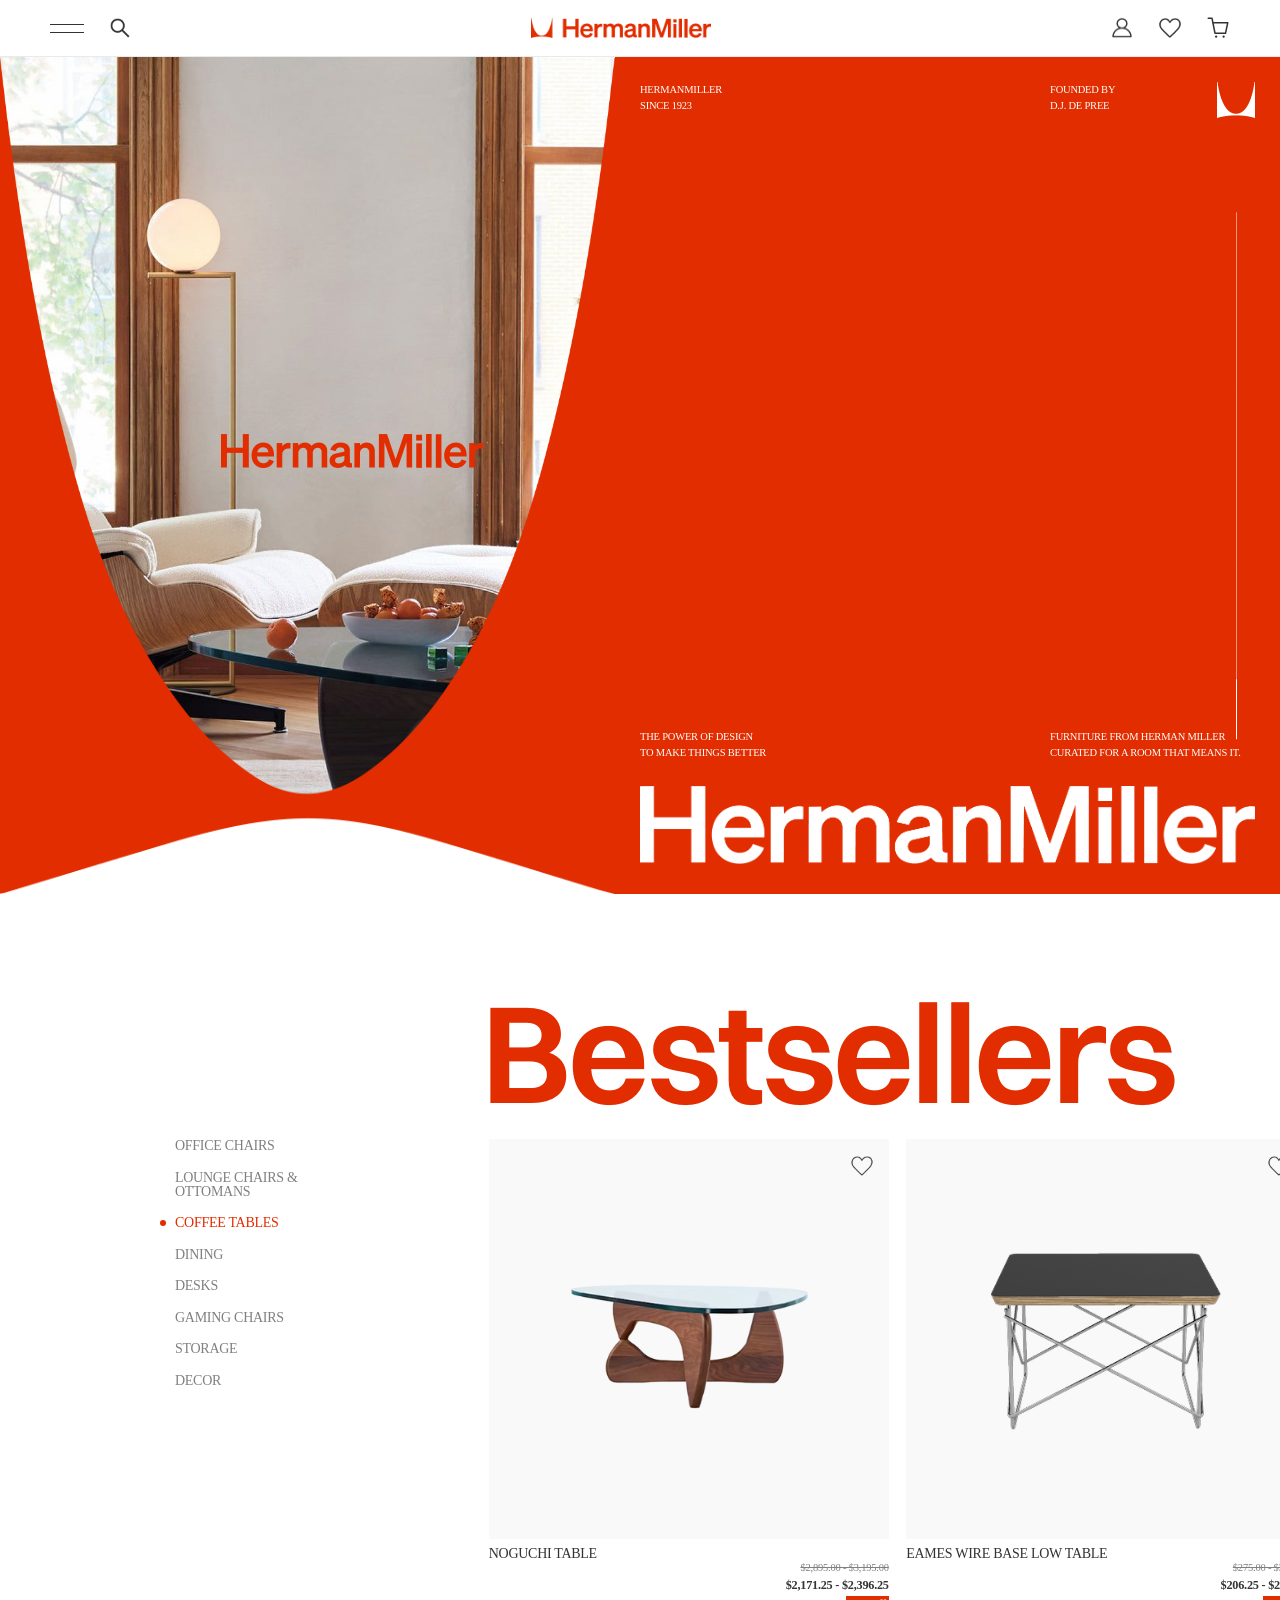
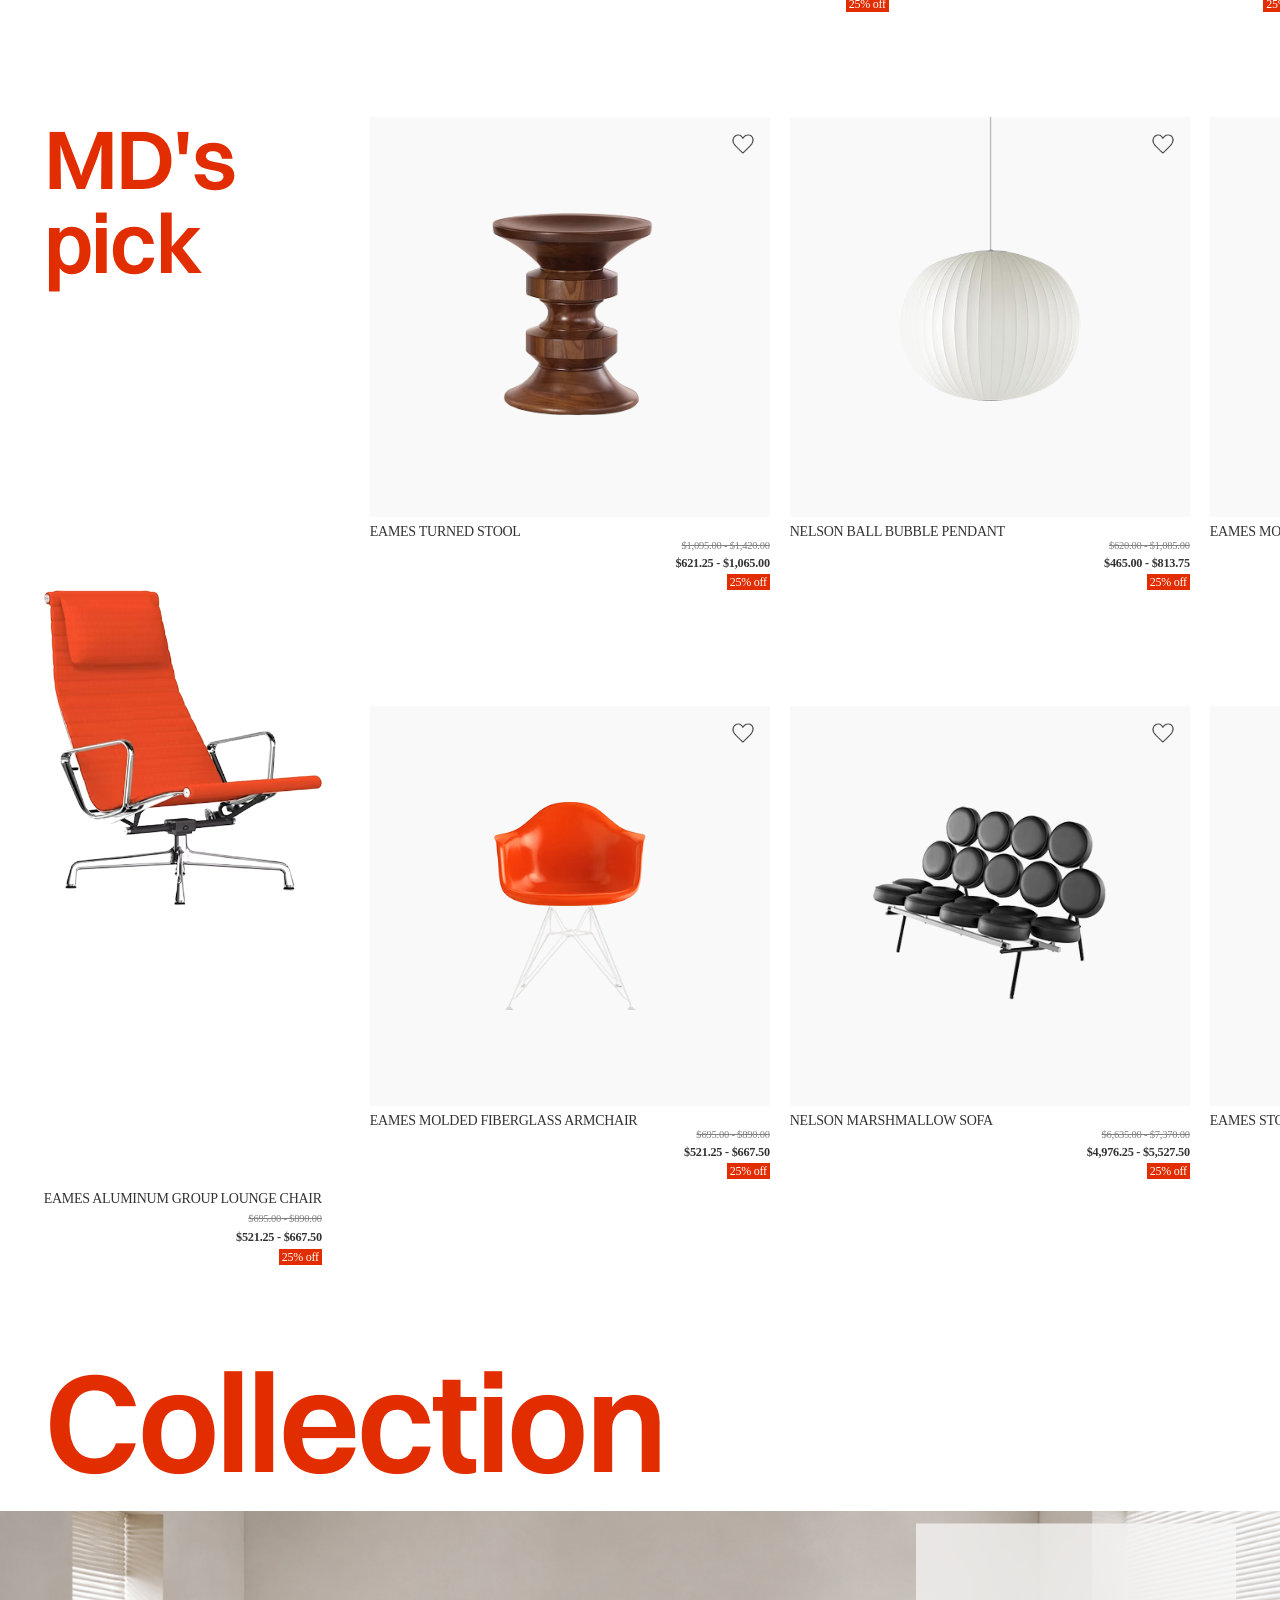
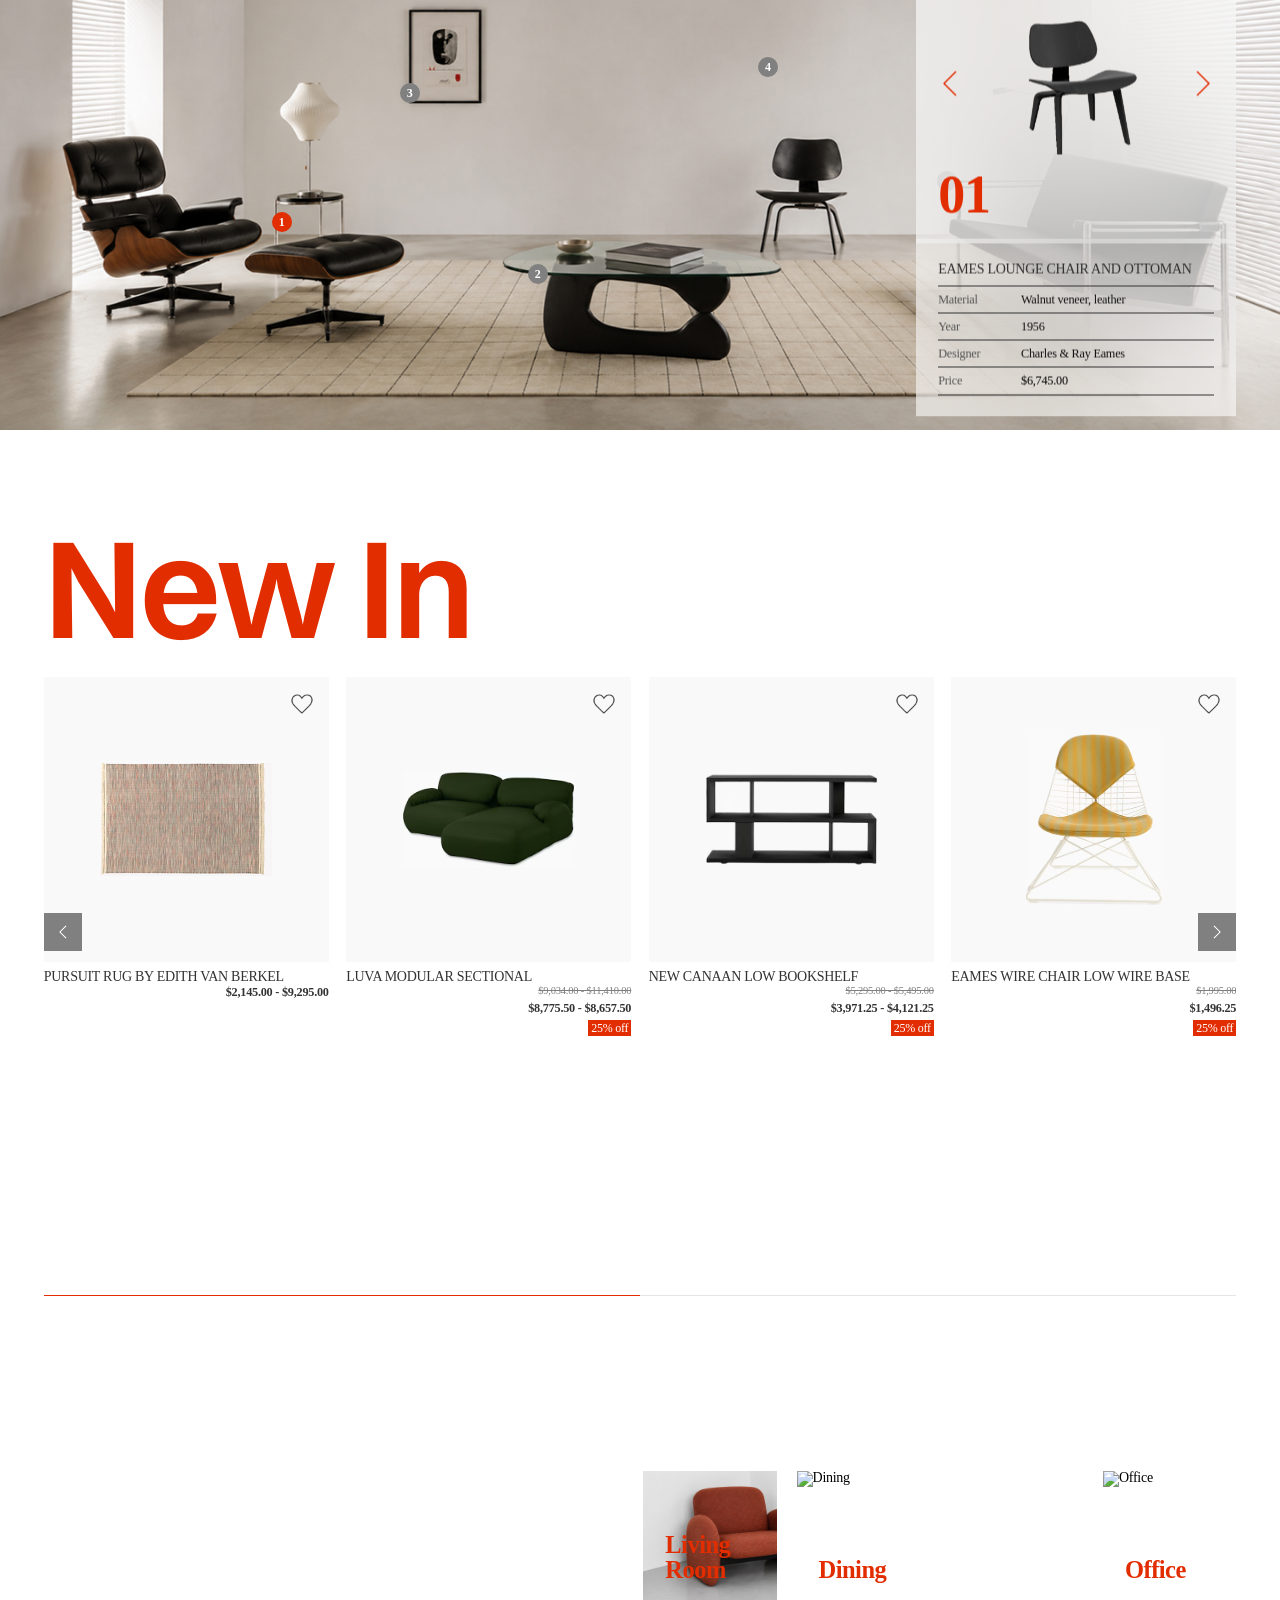
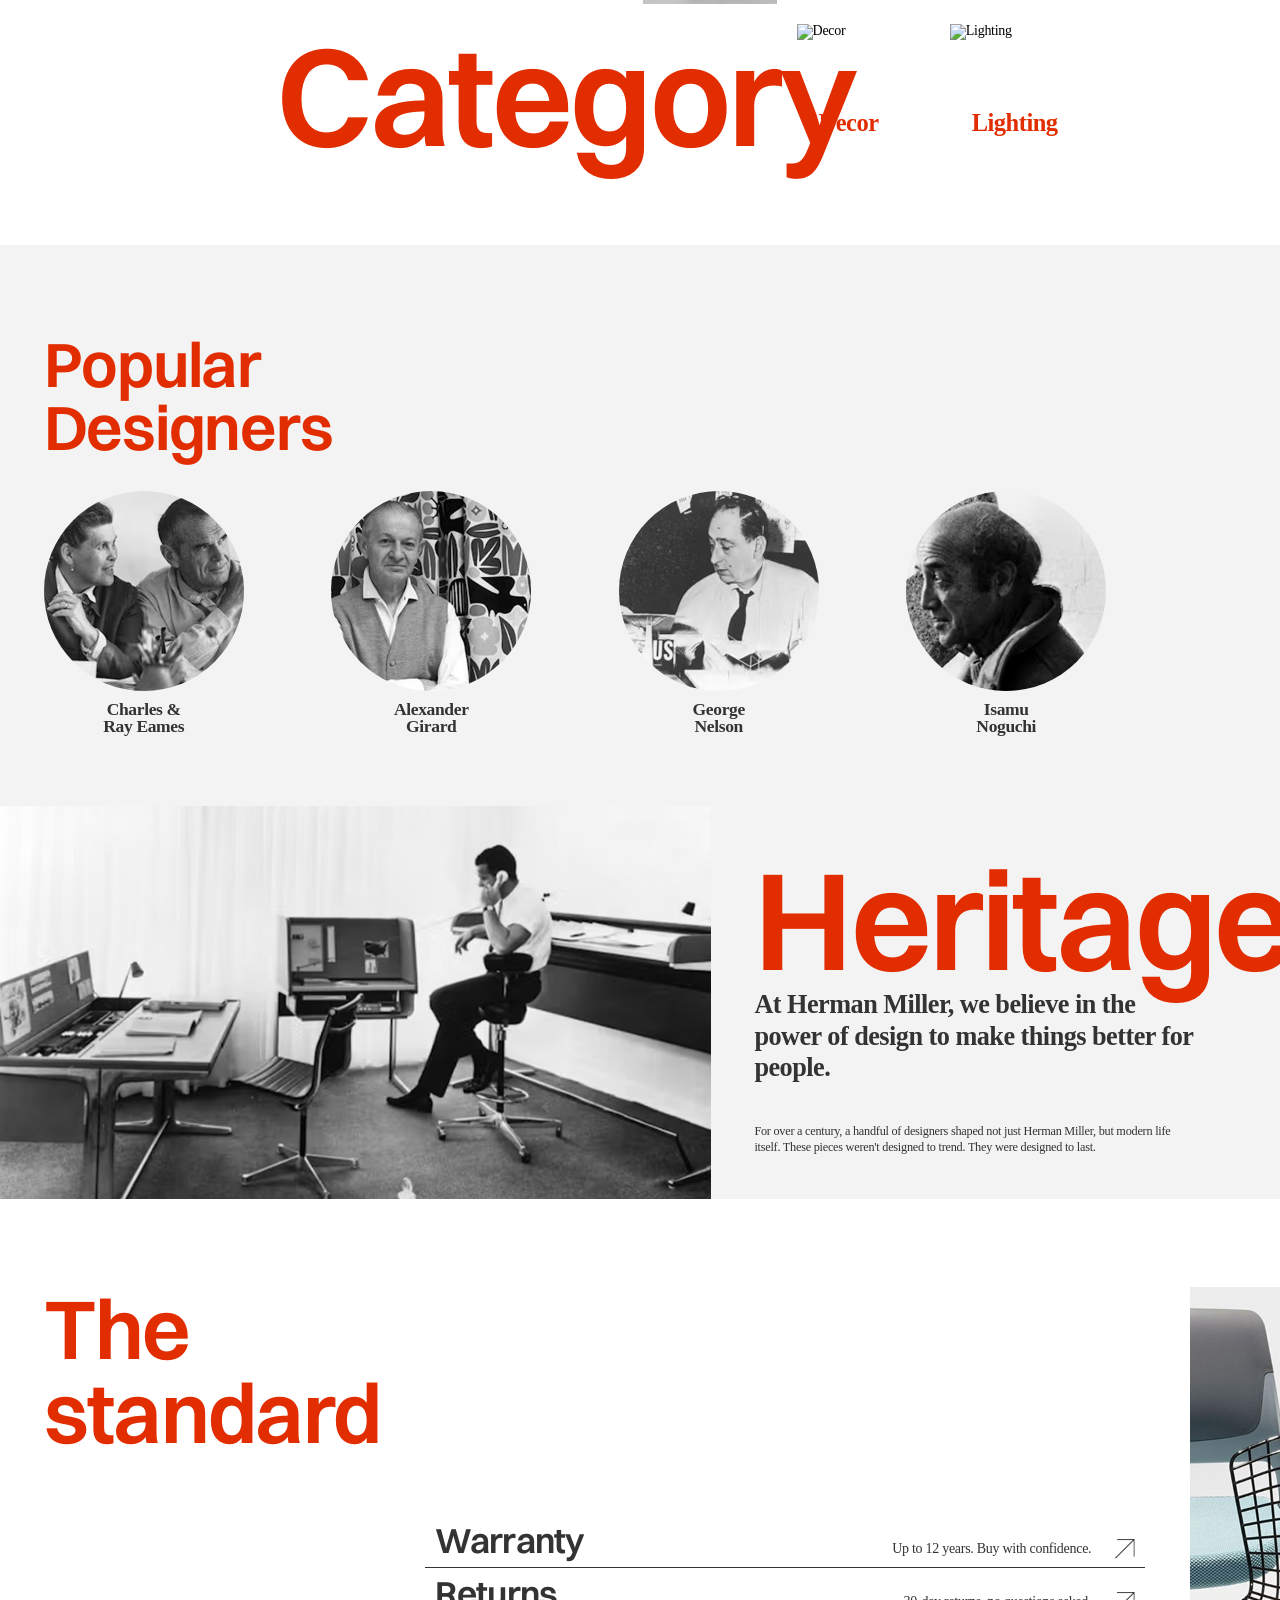
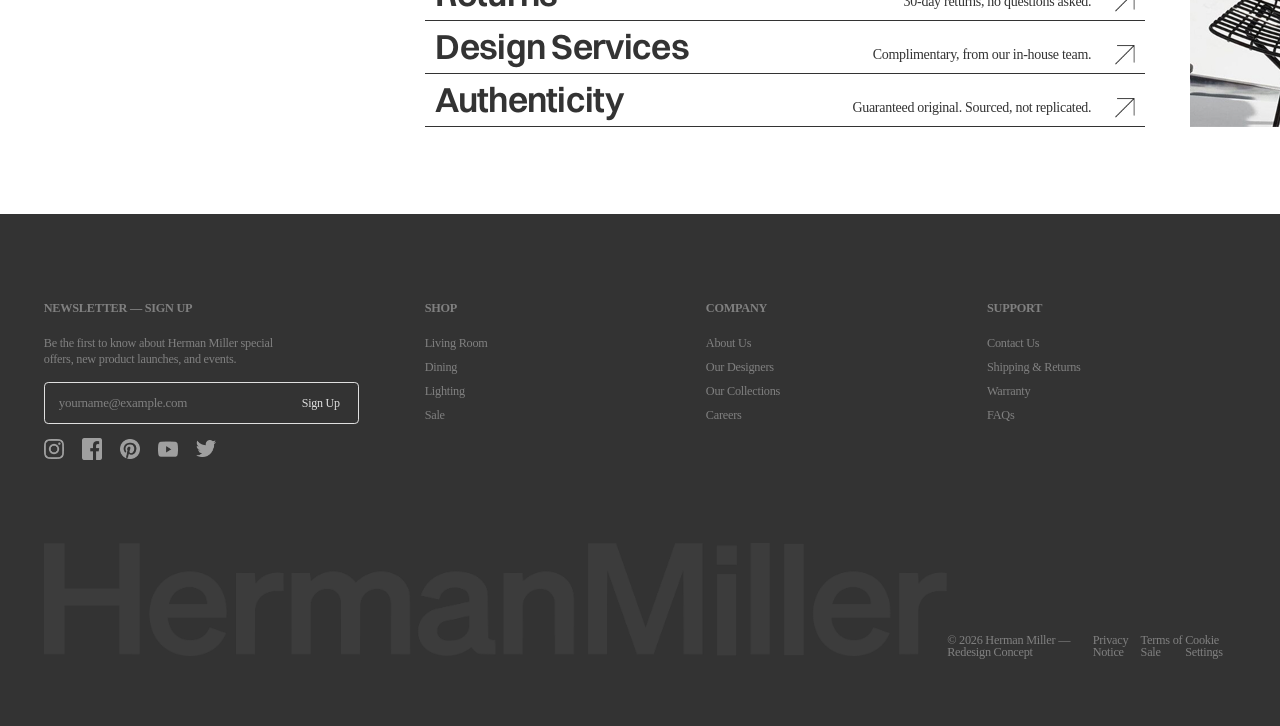
==== commit 5ea0d38c: "허먼밀러" ====
--- a/hermanmiller/index.html
+++ b/hermanmiller/index.html
@@ -12,15 +12,42 @@
 <body>
     <style>
         /* Chrome, Safari, Opera, Edge */
-html::-webkit-scrollbar,
+/* html::-webkit-scrollbar,
 body::-webkit-scrollbar {
     display: none;
+} */
+
+/* Firefox 및 표준 */
+/* html, body {
+    -ms-overflow-style: none;
+    scrollbar-width: none;
+} */
+/* ==========================================
+   기본 브라우저 스크롤바 (얇은 알약 모양)
+   ========================================== */
+
+/* 1. 웹킷 브라우저 (Chrome, Safari, Edge, Opera) */
+/* 전체 스크롤바 너비/높이 */
+/* ==========================================
+    웹킷 브라우저 (Chrome, Safari, Edge)
+    ::pseudo-element 방식을 우선 인식합니다.
+   ========================================== */
+::-webkit-scrollbar {
+    width: 5px;   /* 세로 스크롤바 두께 */
+    height: 5px;  /* 가로 스크롤바 두께 */
 }
 
-/* Firefox 및 표준 */
-html, body {
-    -ms-overflow-style: none; /* IE, Edge */
-    scrollbar-width: none;    /* Firefox */
+::-webkit-scrollbar-track {
+    background: #f1f1f1; /* 트랙 배경색 */
+}
+
+::-webkit-scrollbar-thumb {
+    background: var(--dark); /* 원하시는 손잡이 색상으로 변경 가능 */
+    border-radius: 10px; /* 둥근 알약 모양 */
+}
+
+::-webkit-scrollbar-thumb:hover {
+    background: var(--point);
 }
     </style>
     <!-- ============ HEADER ============ -->
@@ -122,16 +149,24 @@
 <!-- ============ MD'S PICK ============ -->
 <section class="wrap mdpick-wrap">
     <div class="mdpick-grid">
-        <!-- 대표 상품 BIG -->
-        <div class="mdpick-feature product-card">
-            <h2 class="title">MD's Pick</h2>
+        <!-- 좌측 BIG 영역 -->
+        <div class="mdpick-feature">
+            <!-- 1. 상단 타이틀 (우측 1행 카드 윗선 정렬) -->
+            <h2 class="title">MD's pick</h2>
+            
+            <!-- 2. 중앙 이미지 (자연스럽게 중앙 배치) -->
             <div class="product-thumb">
                 <img src="./images/md/big.png" alt="Eames Aluminum Group Lounge Chair">
             </div>
-            <div class="product-name">Eames Aluminum Group Lounge Chair</div>
-            <div class="product-price-bf">$695.00 - $890.00</div>
-            <div class="product-price">$521.25 - $667.50</div>
-            <div class="sale-badge">25% off</div>
+            
+            <!-- 우측 product-card와 완전히 동일한 구조로 -->
+            <div class="product-card-info">
+                <!-- <p class="heart-btn-wrap"><button class="heart-btn" aria-label="wishlist"><img src="./images/icons/heart.png" alt=""></button></p> -->
+                <div class="product-name">EAMES ALUMINUM GROUP LOUNGE CHAIR</div>
+                <div class="product-price-bf">$695.00 - $890.00</div>
+                <div class="product-price">$521.25 - $667.50</div>
+                <div class="sale-badge">25% off</div>
+            </div>
         </div>
         <!-- 우측 상품 리스트 -->
         <div class="mdpick-list" id="mdPickList"></div>
@@ -142,7 +177,7 @@
     <h2 class="title">Collection</h2>
     <div class="collection-container">
         <!-- 메인 인테리어 이미지 및 핫스팟 영역 -->
-        <div class="main-image-wrap">
+        <div class="main-image-wrap" id="hotspotArea">
             <button type="button" class="hotspot" data-id="1" style="top: 58%; left: 14%;">1</button>
             <button type="button" class="hotspot" data-id="2" style="top: 43%; left: 26%;">2</button>
             <button type="button" class="hotspot" data-id="3" style="top: 29%; left: 37%;">3</button>
@@ -153,16 +188,16 @@
         <!-- 우측 상세 정보 카드 -->
         <div class="collection-card">
             <!-- [상단 영역] 사진 + 양옆 화살표 + 좌측하단 큰 번호 -->
-            <div class="card-top">
-                <button type="button" class="nav-btn prev-btn" aria-label="이전"><img src="" alt=""></button>
+            <a class="card-top" href="#info">
+                <button type="button" class="nav-btn prev-btn" aria-label="prev"><img src="./images/icons/left.png" alt="prev"></button>
                 <p class="card-image">
-                    <img src="" alt="Eames Molded Plywood">
+                    <img src="./images/collection/chair.png" alt="Eames Molded Plywood">
                 </p>
-                <button type="button" class="nav-btn next-btn" aria-label="다음"><img src="" alt=""></button>
+                <button type="button" class="nav-btn next-btn" aria-label="next"><img src="./images/icons/right.png" alt="next"></button>
                 
                 <!-- 이미지 좌측 하단에 들어가는 포인트 번호 -->
                 <span id="card-num" class="product-num">05</span>
-            </div>
+            </a>
             <!-- [하단 영역] 제품명 + 표 -->
             <div class="card-bottom">
                 <h3 id="card-name" class="product-name">EAMES MOLDED PLYWOOD</h3>
@@ -213,7 +248,36 @@
     </div>
 </section>
 <!-- ============ CATEGORY ============ -->
-
+<section class="wrap category-wrap">
+    <div class="category-grid">
+        <!-- 윗줄 3개 (2열, 3열, 5열 위치에 배치) -->
+        <a href="#" class="category-item item-living">
+            <img src="./images/category/living.jpg" alt="Living Room">
+            <span class="category-name">Living Room</span>
+        </a>
+        <a href="#" class="category-item item-dining">
+            <img src="./images/category/dining.jpg" alt="Dining">
+            <span class="category-name">Dining</span>
+        </a>
+        <a href="#" class="category-item item-office">
+            <img src="./images/category/office.jpg" alt="Office">
+            <span class="category-name">Office</span>
+        </a>
+
+        <!-- 아랫줄 타이틀 (1열 / 2행에 위치해 수평 유지) -->
+        <h2 class="title">Category</h2>
+
+        <!-- 아랫줄 2개 (3열, 4열 위치에 배치) -->
+        <a href="#" class="category-item item-decor">
+            <img src="./images/category/decor.jpg" alt="Decor">
+            <span class="category-name">Decor</span>
+        </a>
+        <a href="#" class="category-item item-lighting">
+            <img src="./images/category/lighting.jpg" alt="Lighting">
+            <span class="category-name">Lighting</span>
+        </a>
+    </div>
+</section>
 <!-- ============ DESIGNER + HERITAGE ============ -->
 <section class="heritage-section-wrap">
     <!-- POPULAR DESIGNERS -->
@@ -327,6 +391,13 @@
                 <input type="email" placeholder="yourname@example.com">
                 <button type="submit">Sign Up</button>
                 </form>
+                <div class="footer-social">
+                    <a href="#"><img src="./images/icons/insta.png" alt=""></a>
+                    <a href="#"><img src="./images/icons/facebook.png" alt=""></a>
+                    <a href="#"><img src="./images/icons/pinterest.png" alt=""></a>
+                    <a href="#"><img src="./images/icons/youtube.png" alt=""></a>
+                    <a href="#"><img src="./images/icons/twitter.png" alt=""></a>
+                </div>
             </div>
             <div class="footer-col">
                 <h4>Shop</h4>
@@ -356,16 +427,13 @@
                 </ul>
             </div>
         </div>
-        <div class="footer-social">
-            <a href="#"><img src="" alt=""></a>
-            <a href="#"><img src="" alt=""></a>
-            <a href="#"><img src="" alt=""></a>
-        </div>
         <div class="footer-bottom">
-        <span>© 2026 Herman Miller — Redesign Concept</span>
-        <span>Privacy Notice&nbsp;&nbsp;&nbsp;Terms of Sale&nbsp;&nbsp;&nbsp;Cookie Settings</span>
-        </div>
-        <div class="footer-logo"><img src="./images/logo_footer.png" alt="logo"></div>
+            <div class="footer-logo"><img src="./images/logo_footer.png" alt="logo"></div>
+            <span>© 2026 Herman Miller — Redesign Concept</span>
+            <span>Privacy Notice</span>
+            <span>Terms of Sale</span>
+            <span>Cookie Settings</span>
+        </div>
     </div>
 </footer>
 </body>
--- a/hermanmiller/styles/index.css
+++ b/hermanmiller/styles/index.css
@@ -449,55 +449,73 @@
 
 /* ---------- MD'S PICK ---------- */
 .mdpick-wrap {
-    padding-top: 50px;
-    padding-bottom: 100px;
-    padding-left: var(--padding-lr);
-    padding-right: var(--padding-lr);
+    padding: 80px var(--padding-lr);
     box-sizing: border-box;
+    width: 100%;
 }
 
 .mdpick-grid {
-    display: grid;
-    grid-template-columns: 841fr 949fr;
-    gap: 30px;
-    align-items: start;
-}
-
-/* 1. 좌측 대표 피처 박스 */
-.mdpick-feature {
-    display: flex;
-    flex-direction: column;
+    display: grid !important;
+    grid-template-columns: 1fr 1.2fr !important; /* 좌/우 폭 비율 */
+    gap: 48px;
+    align-items: stretch;
+    width: 100%;
+}
+
+/* ---------------- 좌측 영역 ---------------- */
+.mdpick-feature{
+    display:flex;
+    flex-direction:column;
     justify-content: space-between;
-    width: 100%;
-    height: 100%;
-    min-width: 0;
-}
-
-.mdpick-feature .title {
-    font-size: var(--title-m);
-    margin-bottom: 20px;
-    line-height: 1;
-}
-
-.mdpick-feature .product-thumb {
-    aspect-ratio: 3 / 2;
-    width: 100%;
+    height: 100%;
+    min-height: 0;
+}
+.mdpick-feature .title{ font-size: var(--title-m); flex-shrink:0; }
+.mdpick-feature .product-thumb{
+    flex: 1 1 auto;
+    max-height: 540px;
+    width: 100%;
+    /* aspect-ratio: 4 / 3; */
+    display: flex;
+    align-items: center;
+    justify-content: center;
     background: none;
-}
+    padding: 25px 0;
+}
+.mdpick-feature .product-card-info { text-align: right; flex-shrink:0;}
+.mdpick-feature .product-card-info * {margin-bottom: 6px;}
+.mdpick-feature .product-card-info .product-name { text-align: left; }
+
 
 .mdpick-feature .product-thumb img {
     width: 100%;
     height: 100%;
     object-fit: contain;
-}
-
-/* 2. 우측 6개 제품 그리드 */
+    display: block;
+}
+
+/* 우측 하트 아이콘 */
+.mdpick-feature .heart-btn {
+    background: none;
+    border: none;
+    padding: 0;
+    width: 18px;
+    height: 18px;
+    cursor: pointer;
+}
+
+.mdpick-feature .heart-btn img {
+    width: 100%;
+    height: 100%;
+    display: block;
+}
+
+/* ---------------- 우측 6개 그리드 ---------------- */
 .mdpick-list {
-    display: grid;
-    grid-template-columns: repeat(3, 1fr);
-    gap: 20px;
-    width: 100%;
-    min-width: 0;
+    display: grid !important;
+    grid-template-columns: repeat(3, 1fr) !important;
+    gap: 24px 20px;
+    width: 100%;
 }
 
 .mdpick-list .product-thumb {
@@ -543,10 +561,10 @@
     width: 100%;
     margin: 0 auto;
 }
-
-
+.collection-section .title {padding-left: var(--padding-lr);}
 
 .collection-container{
+    /* padding: var(--padding-lr); */
     position:relative;
     width:100%;
     aspect-ratio:1920 / 778;   /* 비율 고정은 여기서 */
@@ -559,14 +577,14 @@
 
 .hotspot {
     position: absolute;
-    width: 24px;
-    height: 24px;
+    width: 20px;
+    height: 20px;
     border-radius: 50%;
     background-color: var(--gray);
     color: #fff;
     border: none;
-    font-size: 11px;
-    font-weight: bold;
+    font-size: 12px;
+    font-weight: 600;
     cursor: pointer;
     transform: translate(-50%, -50%);
     transition: all 0.2s ease;
@@ -581,52 +599,52 @@
     z-index: 2;
 }
 
-/* 2. 우측 카드 (너비 480px, 높이 678px 고정) */
-/* .product-card {
-    width: 25%;
-    height: 100%;
-    background: #ffffff;
+.collection-container .collection-card{
     display: flex;
     flex-direction: column;
-    box-sizing: border-box;
-    overflow: hidden;
-} */
-.collection-container .collection-card{
     position:absolute;
-    top:6.43%;          /* 50 / 778, 상단만 고정 */
-    right:0;
+    top:50%;
+    transform: translateY(-50%);
+    right:var(--padding-lr);
     width:25%;          /* 480 / 1920 */
-    background:#fff;
+    background: transparent;
     z-index:4;
 }
 
-
-/* [상단 영역] 흰색 배경 80% + backdrop blur 12px */
 .card-top {
     position:relative;
-    width:100%;
+    /* width:480px; height: 480px; */
+    width: 100%;
     aspect-ratio:1/1;
-    padding:5.208%;
+    padding:1.563rem;
+    background-color: rgba(249, 249, 249, 0.7) !important;
+    backdrop-filter: blur(80px);
+    -webkit-backdrop-filter: blur(80px);
     display:flex;
     align-items:center;
     justify-content:center;
+    overflow: visible;
 }
 
 .card-image {
     width:100%; height:100%;
-    object-fit:contain;
-}
+    padding: 12%;
+    display: flex;
+    align-items: center;
+    justify-content: center;
+}
+.card-image img {width: 100%; height: 100%; object-fit: contain;}
 
 /* 양옆 화살표 */
 .nav-btn {
     position:absolute;
     top:50%;
     transform:translateY(-50%);
-    width:32px; height:32px;
+    width:34px; height:34px;
     display:flex; align-items:center; justify-content:center;
     background:none; border:none; cursor:pointer;
 }
-
+.nav-btn img {width: 100%; height: 100%; object-fit: contain;}
 .prev-btn { left:5.208%; }
 .next-btn { right:5.208%; }
 
@@ -642,10 +660,11 @@
 
 /* [하단 영역] 연한 그레이 80% + backdrop blur 12px */
 .card-bottom {
+    margin-top: -5px;
     flex: 0.75;
-    background: rgba(255, 255, 255, 0.8);
-    backdrop-filter: blur(12px);
-    -webkit-backdrop-filter: blur(12px);
+    background: rgba(255, 255, 255, 0.6);
+    backdrop-filter: blur(60px);
+    -webkit-backdrop-filter: blur(60px);
     padding: 1.563rem;
     box-sizing: border-box;
     display: flex;
@@ -653,7 +672,7 @@
     justify-content: center;
 }
 
-.product-name {
+#card-name {
     font-weight: 500;
     margin-bottom: 0.438rem;
     text-transform: uppercase;
@@ -669,14 +688,14 @@
 
 .product-spec th,
 .product-spec td {
-    padding: 0.438rem 0;
-    border-bottom: 1px solid var(--dark);
+    padding: 0.5rem 0;
+    border-bottom: 0.8px solid var(--dark);
     text-align: left;
 }
 
 .product-spec tr:first-child th,
 .product-spec tr:first-child td {
-    border-top: 1px solid var(--dark);
+    border-top: 0.8px solid var(--dark);
 }
 
 .product-spec th {
@@ -797,9 +816,9 @@
 /* 하단 2단계 슬라이드 트랙바 */
 .newin-track {
     width: 100%;
-    height: 2px;
+    height: 1.4px;
     background: #e5e5e5;
-    margin-top: 30px;
+    margin-top: 3.75rem;
     position: relative;
 }
 
@@ -813,6 +832,69 @@
 .newin-bar.full {
     width: 100%; /* 2단계 (Full) */
 }
+/* ---------- CATEGORY ---------- */
+.category-wrap {
+    padding: var(--padding-tb) var(--padding-lr);
+    box-sizing: border-box;
+    width: 100%;
+}
+
+/* 5개의 열(Column)로 구성된 그리드 시스템 */
+.category-grid {
+    display: grid;
+    grid-template-columns: 2fr 1fr 1fr 1fr 1fr; /* 좌측 타이틀 영역 2 : 이미지 각각 1 비율 */
+    gap: 20px;
+    align-items: end;
+}
+
+/* 1행 배치 (상단 3개 박스) */
+.item-living { grid-column: 2; grid-row: 1; }
+.item-dining { grid-column: 3; grid-row: 1; }
+.item-office { grid-column: 5; grid-row: 1; }
+
+/* 2행 배치 (타이틀 + 하단 2개 박스) */
+.category-grid .title {
+    grid-column: 1;
+    grid-row: 2;
+    margin: 0;
+    line-height: 0.9;
+    align-self: end; /* 하단 박스 바닥선에 착붙 정렬 */
+    padding-left: 40%;
+}
+
+.item-decor { grid-column: 3; grid-row: 2; }
+.item-lighting { grid-column: 4; grid-row: 2; }
+
+/* 공통 아이템 스타일 */
+.category-item {
+    position: relative;
+    display: block;
+    width: 100%;
+    aspect-ratio: 1 / 1; /* 피그마상 정방향 비율 유지 */
+    overflow: hidden;
+    text-decoration: none;
+}
+
+.category-item img {
+    width: 100%;
+    height: 100%;
+    object-fit: cover;
+    display: block;
+}
+/* 이미지 스캐일 트랜지션 */
+.category-item img { transition:transform .5s cubic-bezier(.2,.8,.2,1); }
+.category-item:hover img { transform:scale(1.06); }
+/* 이미지 하단 좌측 오버레이 텍스트 */
+.category-name {
+    position: absolute;
+    bottom: 1.563rem;
+    left: 1.563rem;
+    font-size: 1.75rem;
+    font-weight: 600 !important;
+    color: var(--point);
+    z-index: 1;
+}
+
 /* ---------- DESIGNERS ---------- */
 .designers-wrap{
     display:flex; align-items:flex-start; justify-content:space-between; gap:32px; flex-wrap:wrap;
@@ -1001,27 +1083,30 @@
     position:relative;
     overflow:hidden;
 }
-.footer-top{ display:grid; grid-template-columns:1.4fr repeat(3,1fr); gap:32px; padding-bottom:56px; border-bottom:1px solid #2a2a2a; }
+.footer-top{ display:grid; grid-template-columns:1.4fr repeat(3,1fr); gap:32px; padding-bottom:56px;}
 .footer-top h4{
+    margin-bottom: 1.563rem;
     font-size:0.875rem; font-weight: 600;
-    margin-bottom:14px; color: var(--gray);
+    color: var(--gray);
     text-transform: uppercase;
 }
-.footer-top p{ font-size:13px; color:var(--gray); line-height:1.6; margin-bottom:16px; max-width:280px; }
-.newsletter-form{ display:flex; border:1px solid var(--border-line); border-radius: 0.3rem;}
+.footer-top p{ font-size:0.875rem; color:var(--gray); line-height:1.3; max-width:17.5rem; margin-bottom: 1rem;}
+.newsletter-form{ display:flex; border:1px solid var(--border-line); border-radius: 0.3rem; max-width: 22.5rem; width: 100%;}
 .newsletter-form input{ flex:1; background:none; border:none; color:#fff; padding:12px 14px; font-size:13px; }
-.newsletter-form input::placeholder{ color:#777; }
+.newsletter-form input::placeholder{ color:var(--gray); }
 .newsletter-form button{ padding:0 18px; font-weight:500; font-size:12px; color: var(--border-line); }
 .footer-col ul{ list-style:none; display:flex; flex-direction:column; gap:10px; }
-.footer-col ul li a{ font-size:13px; color:var(--gray); transition:color .15s ease; }
+.footer-col ul li a{ font-size:0.875rem; color:var(--gray); transition:color .15s ease; }
 .footer-col ul li a:hover{ color: var(--product-bg); }
 .footer-bottom{
-    display:flex; justify-content:space-between; align-items:center;
-    padding:24px 0; font-size:12px; color:#888;
-}
-.footer-social{ display:flex; gap:18px; padding:20px 0; }
-.footer-social img{ width: 24px;; height: 24px;;}
-
+    display:flex; justify-content:space-between; align-items:end;
+    padding:24px 0;
+}
+.footer-bottom * {color: var(--gray); font-size: 0.875rem;}
+.footer-social{ display:flex; gap:18px; align-items: center; margin-top: 1rem;}
+.footer-social img{ width: 20px;; height: auto;}
+.footer-logo { width: 93.75rem;}
+.footer-logo img { width: 100%;}
 @media (max-width:900px){
     .footer-top{ grid-template-columns:1fr 1fr; }
 }
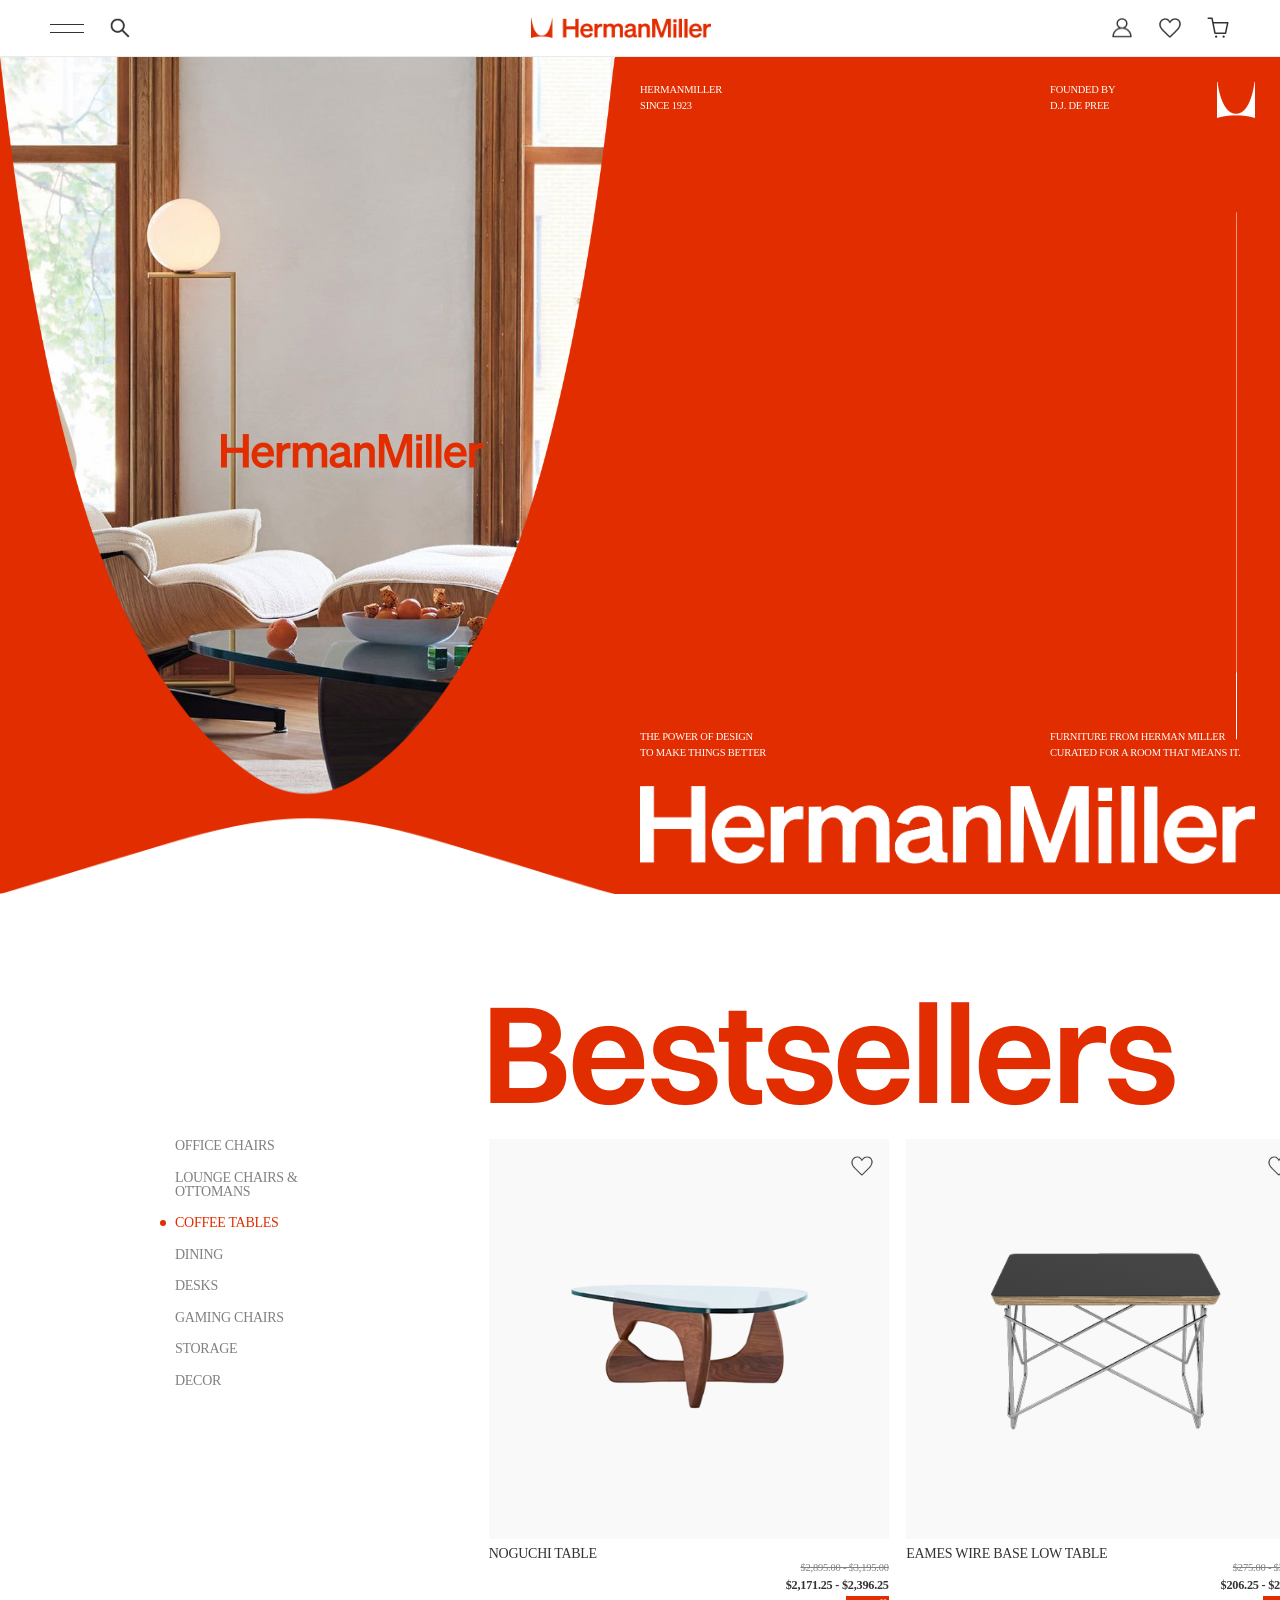
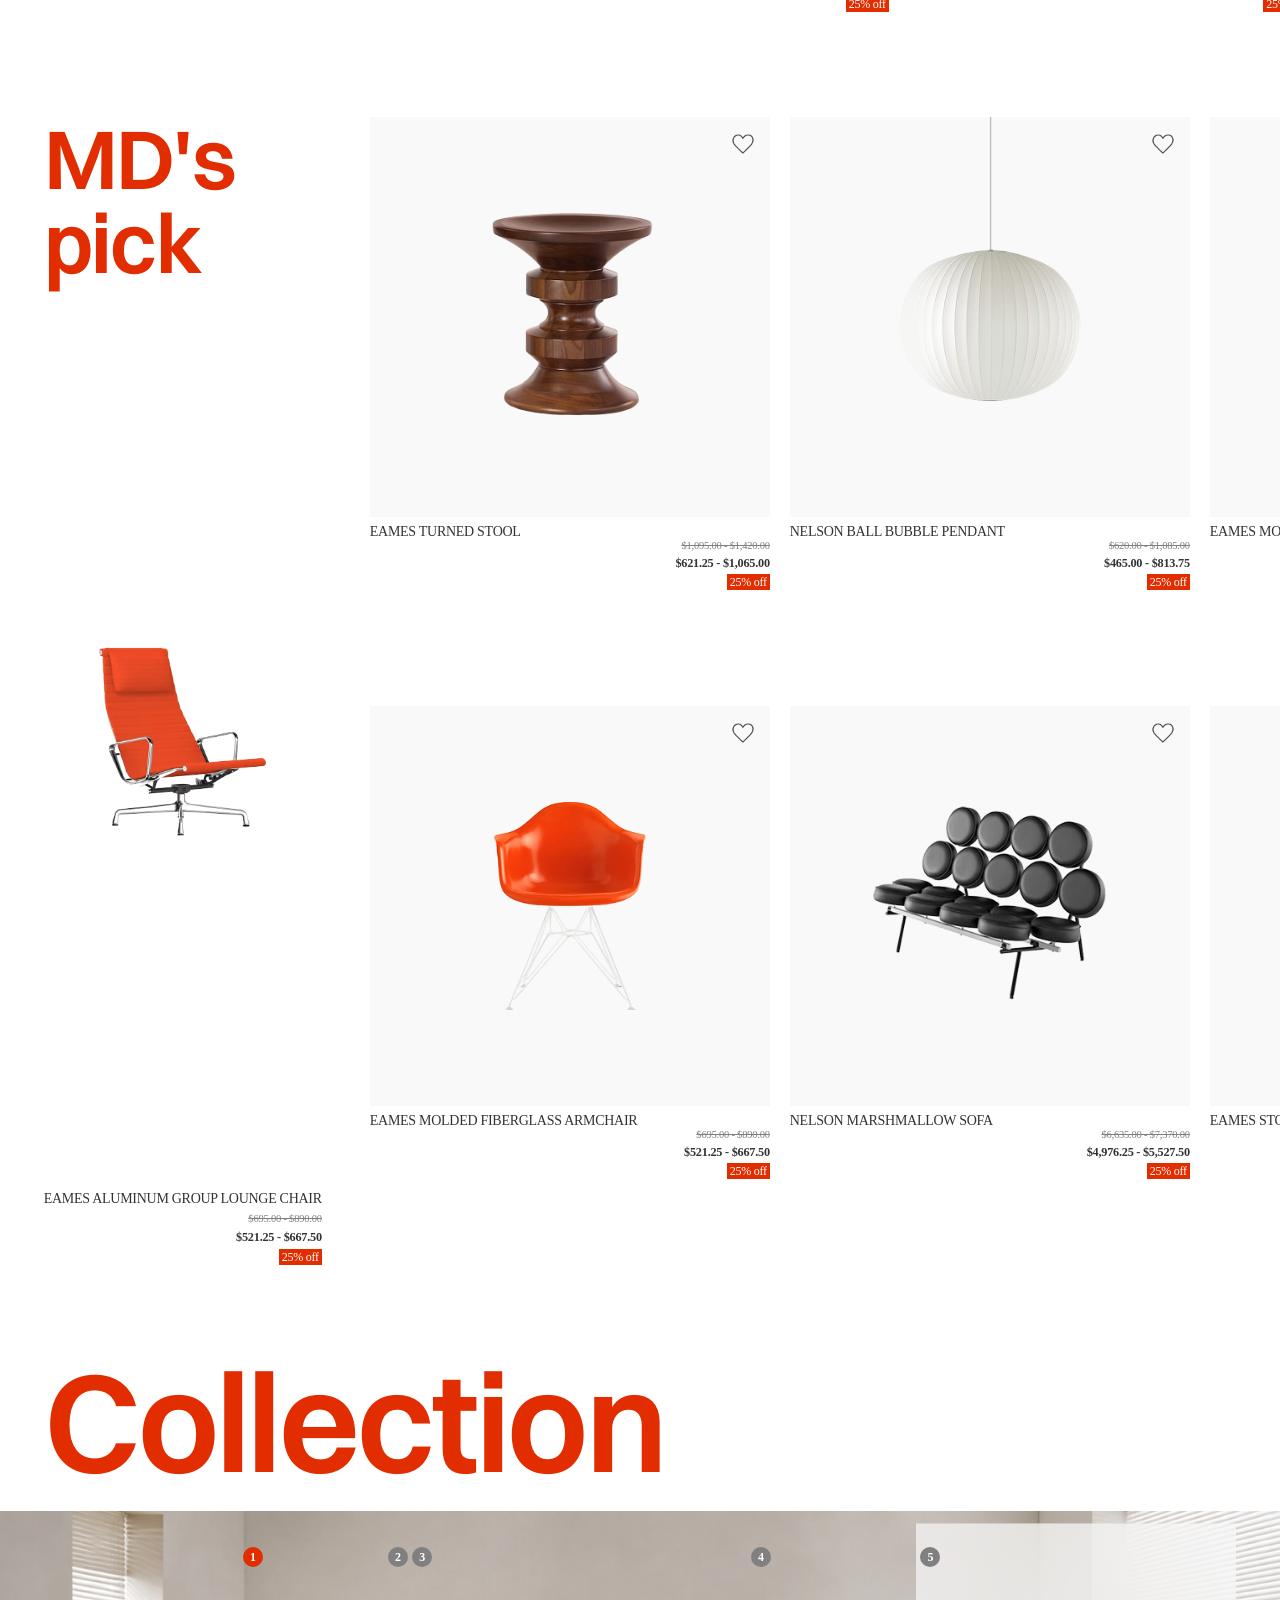
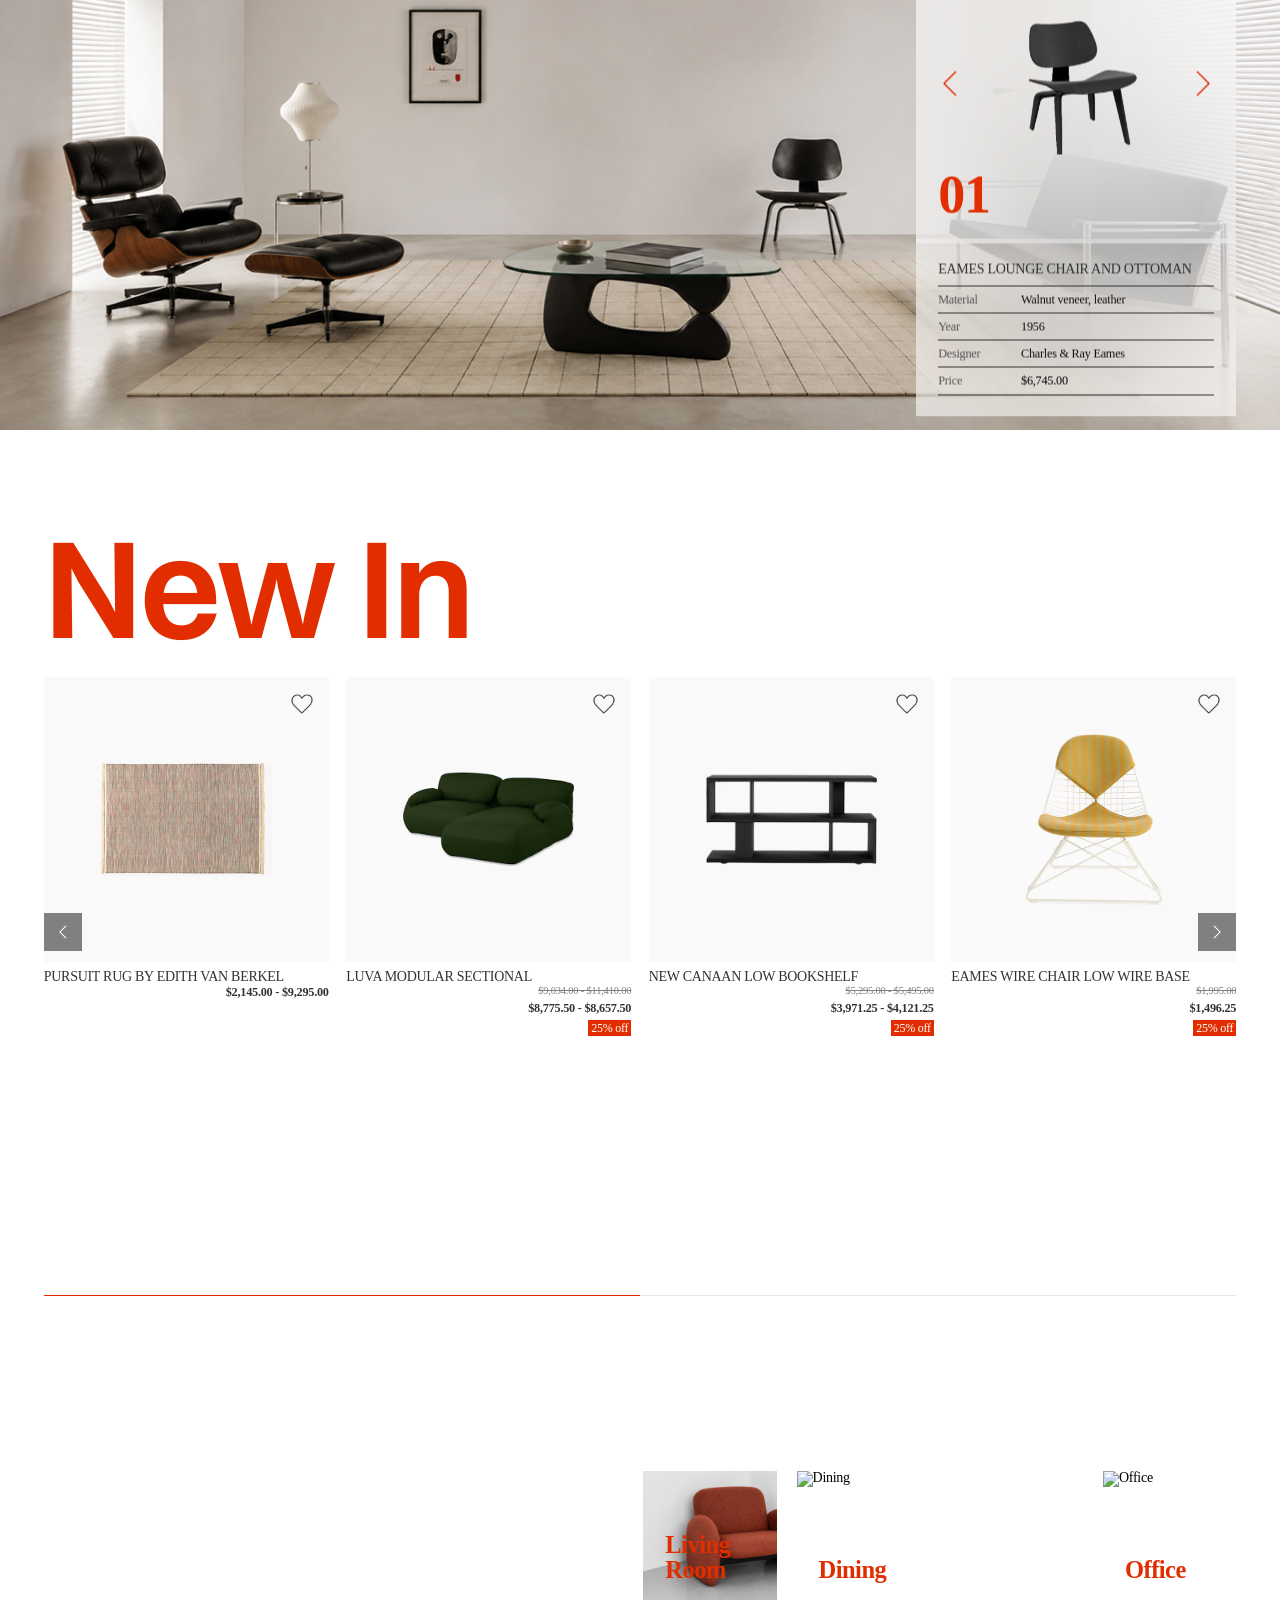
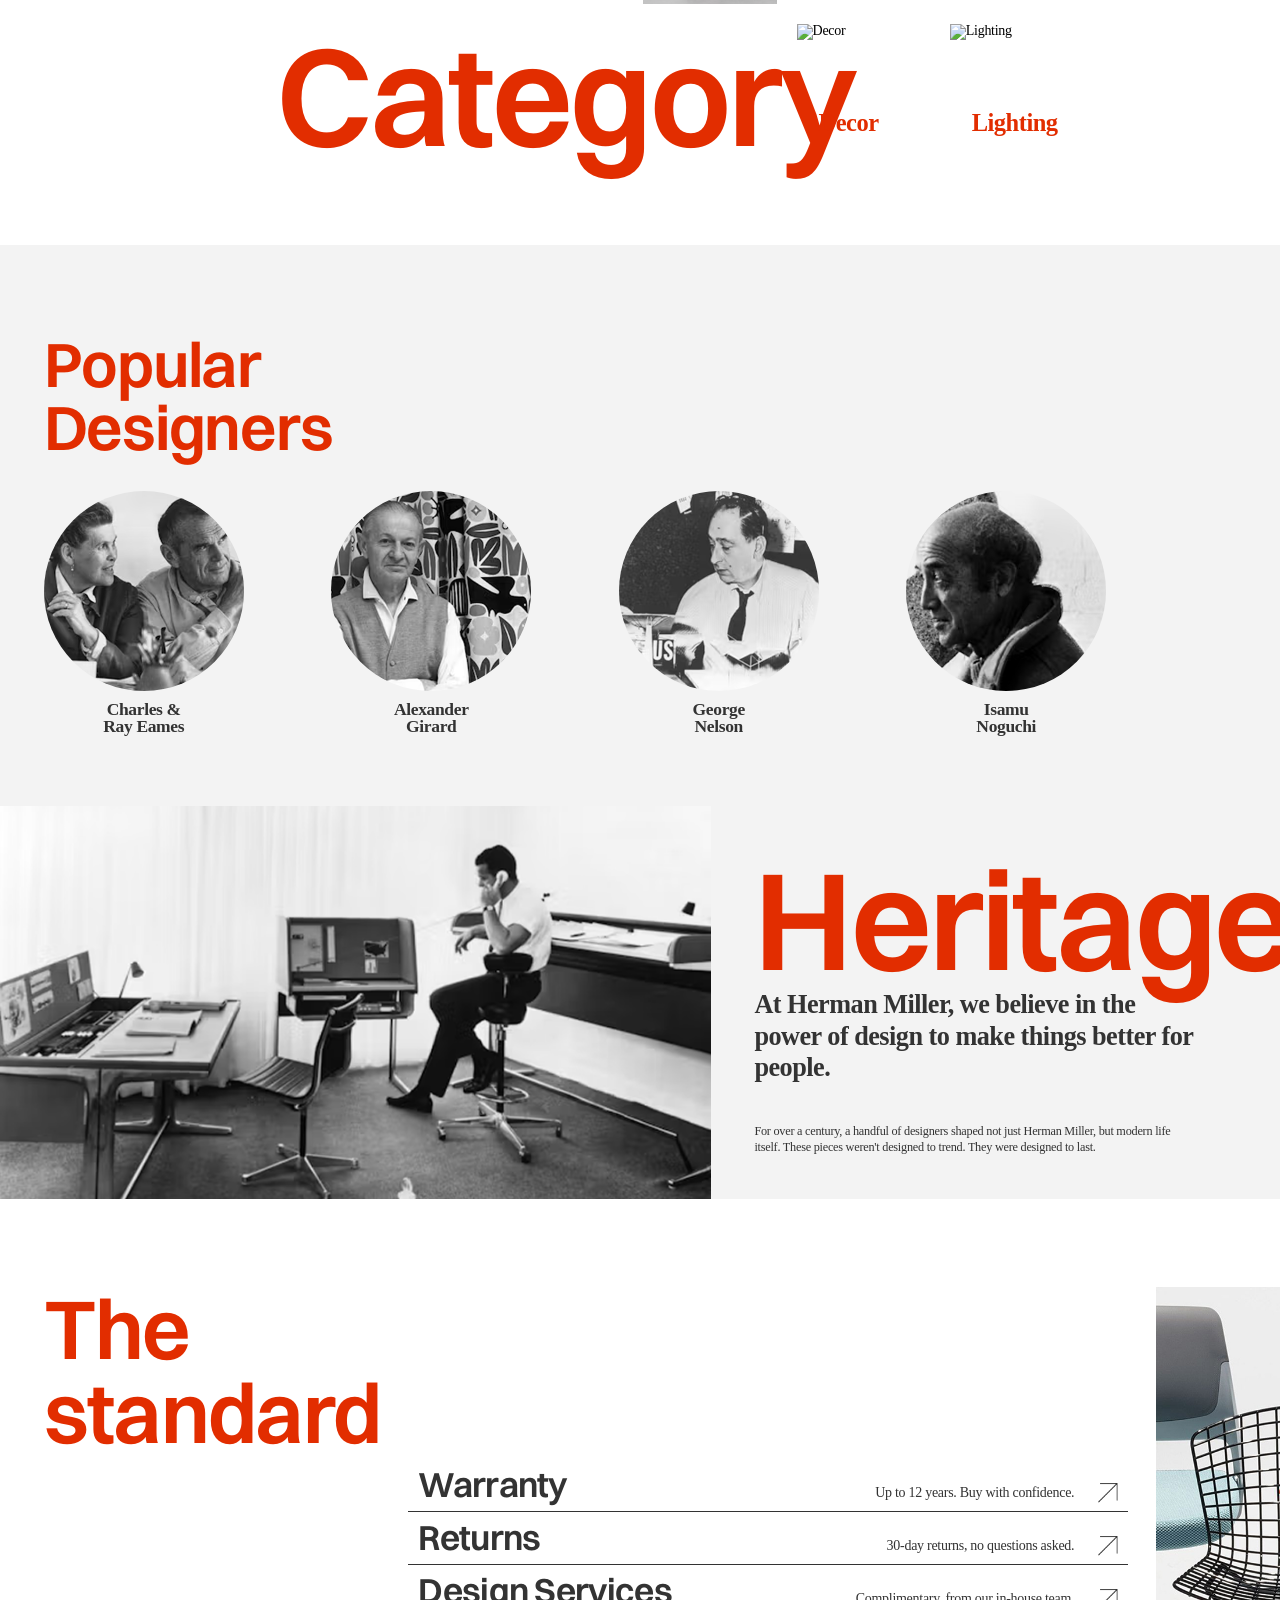
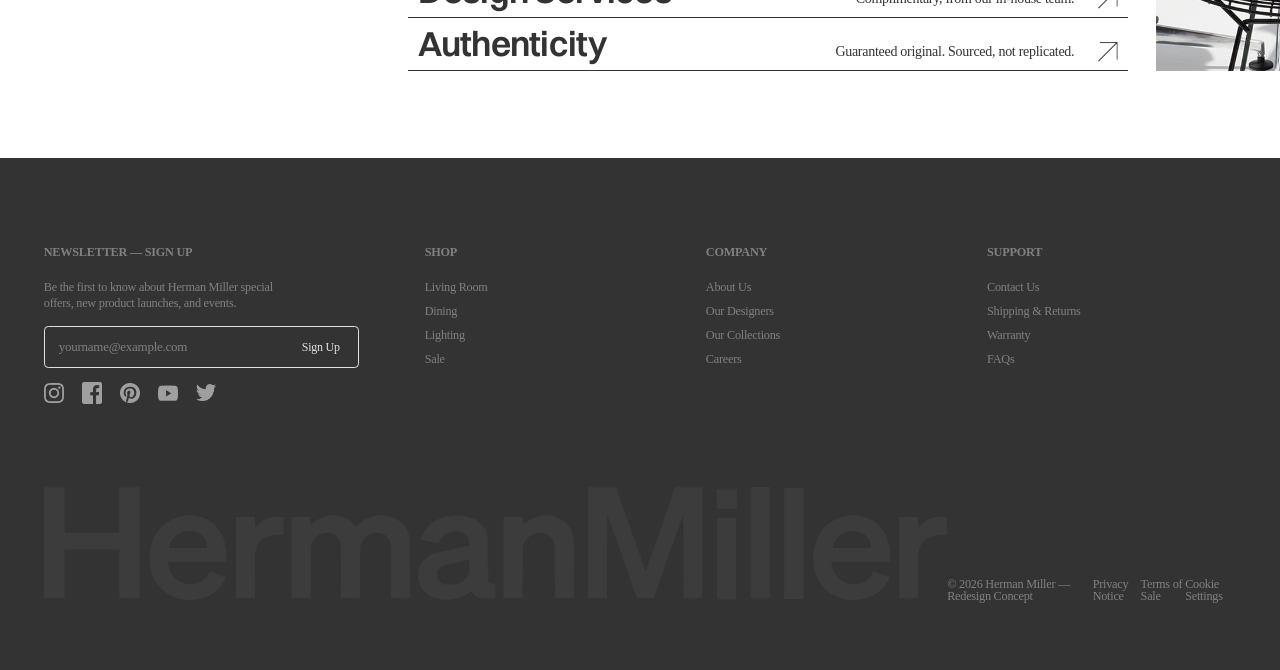
==== commit ee6877de: "miller" ====
--- a/hermanmiller/index.html
+++ b/hermanmiller/index.html
@@ -11,27 +11,6 @@
 </head>
 <body>
     <style>
-        /* Chrome, Safari, Opera, Edge */
-/* html::-webkit-scrollbar,
-body::-webkit-scrollbar {
-    display: none;
-} */
-
-/* Firefox 및 표준 */
-/* html, body {
-    -ms-overflow-style: none;
-    scrollbar-width: none;
-} */
-/* ==========================================
-   기본 브라우저 스크롤바 (얇은 알약 모양)
-   ========================================== */
-
-/* 1. 웹킷 브라우저 (Chrome, Safari, Edge, Opera) */
-/* 전체 스크롤바 너비/높이 */
-/* ==========================================
-    웹킷 브라우저 (Chrome, Safari, Edge)
-    ::pseudo-element 방식을 우선 인식합니다.
-   ========================================== */
 ::-webkit-scrollbar {
     width: 5px;   /* 세로 스크롤바 두께 */
     height: 5px;  /* 가로 스크롤바 두께 */
@@ -178,11 +157,11 @@
     <div class="collection-container">
         <!-- 메인 인테리어 이미지 및 핫스팟 영역 -->
         <div class="main-image-wrap" id="hotspotArea">
-            <button type="button" class="hotspot" data-id="1" style="top: 58%; left: 14%;">1</button>
-            <button type="button" class="hotspot" data-id="2" style="top: 43%; left: 26%;">2</button>
-            <button type="button" class="hotspot" data-id="3" style="top: 29%; left: 37%;">3</button>
-            <button type="button" class="hotspot" data-id="4" style="top: 64%; left: 45%;">4</button>
-            <button type="button" class="hotspot active" data-id="5" style="top: 49%; left: 61%;">5</button>
+            <button type="button" class="hotspot" data-id="1">1</button>
+            <button type="button" class="hotspot" data-id="2">2</button>
+            <button type="button" class="hotspot" data-id="3">3</button>
+            <button type="button" class="hotspot" data-id="4">4</button>
+            <button type="button" class="hotspot active" data-id="5">5</button>
         </div>
 
         <!-- 우측 상세 정보 카드 -->
--- a/hermanmiller/styles/index.css
+++ b/hermanmiller/styles/index.css
@@ -4,7 +4,10 @@
     /* 맥북(1440px)에서도 글자가 14px 이하로 무너지지 않고 보기 좋은 비율을 유지합니다 */
     font-size: clamp(14px, calc(100vw / 192), 10px);
 }
-
+html, body {
+    max-width: 100vw;
+    overflow-x: hidden; /* 가로 스크롤 방지 */
+}
 :root {
     --point: #E22D00;
     --dark:#333333;
@@ -468,21 +471,20 @@
     flex-direction:column;
     justify-content: space-between;
     height: 100%;
-    min-height: 0;
+    /* min-height: 0; */
 }
 .mdpick-feature .title{ font-size: var(--title-m); flex-shrink:0; }
 .mdpick-feature .product-thumb{
-    flex: 1 1 auto;
-    max-height: 540px;
-    width: 100%;
-    /* aspect-ratio: 4 / 3; */
+    flex: 1;
+    max-height: none;
+    width: 100%;
     display: flex;
     align-items: center;
     justify-content: center;
     background: none;
-    padding: 25px 0;
-}
-.mdpick-feature .product-card-info { text-align: right; flex-shrink:0;}
+    /* padding: 25px 0; */
+}
+.mdpick-feature .product-card-info { margin-top: 12px; text-align: right; flex-shrink:0;}
 .mdpick-feature .product-card-info * {margin-bottom: 6px;}
 .mdpick-feature .product-card-info .product-name { text-align: left; }
 
@@ -574,9 +576,15 @@
     background-position:center;
     overflow:hidden;
 }
-
+.main-image-wrap {
+    position: relative;
+    display: inline-block;
+    width: 100%;
+}
 .hotspot {
     position: absolute;
+    z-index: 10;
+    transform: translate(-50%, -50%); /* 핫스팟의 중심을 해당 좌표에 맞춤 */
     width: 20px;
     height: 20px;
     border-radius: 50%;
@@ -585,8 +593,8 @@
     border: none;
     font-size: 12px;
     font-weight: 600;
+    text-align: center;
     cursor: pointer;
-    transform: translate(-50%, -50%);
     transition: all 0.2s ease;
     display: flex;
     align-items: center;
@@ -596,7 +604,7 @@
 /* 클릭 상태 포인트컬러로 변경 */
 .hotspot.active {
     background-color: var(--point);
-    z-index: 2;
+    z-index: 10;
 }
 
 .collection-container .collection-card{
@@ -987,8 +995,9 @@
     align-items: flex-end;
     justify-content: space-between;
     padding: var(--padding-tb) var(--padding-lr);
-    gap: 45px;
-}
+    gap: 2rem;
+    width: 100%;
+    box-sizing: border-box;}
 .standard-grid .title {font-size: var(--title-m); align-self: flex-start;}
 .standard-list {width: 720px; flex-shrink: 0;}
 .standard-list dl {
@@ -1063,8 +1072,9 @@
 }
 /* 4. 우측 이미지 (너비 및 높이 440px 고정) */
 .standard-photo {
-    width: 440px;
-    height: 440px;
+    width: 30vw;
+    max-width: 440px;
+    height: auto;
     aspect-ratio: 1 / 1;
     flex-shrink: 0;
 }
